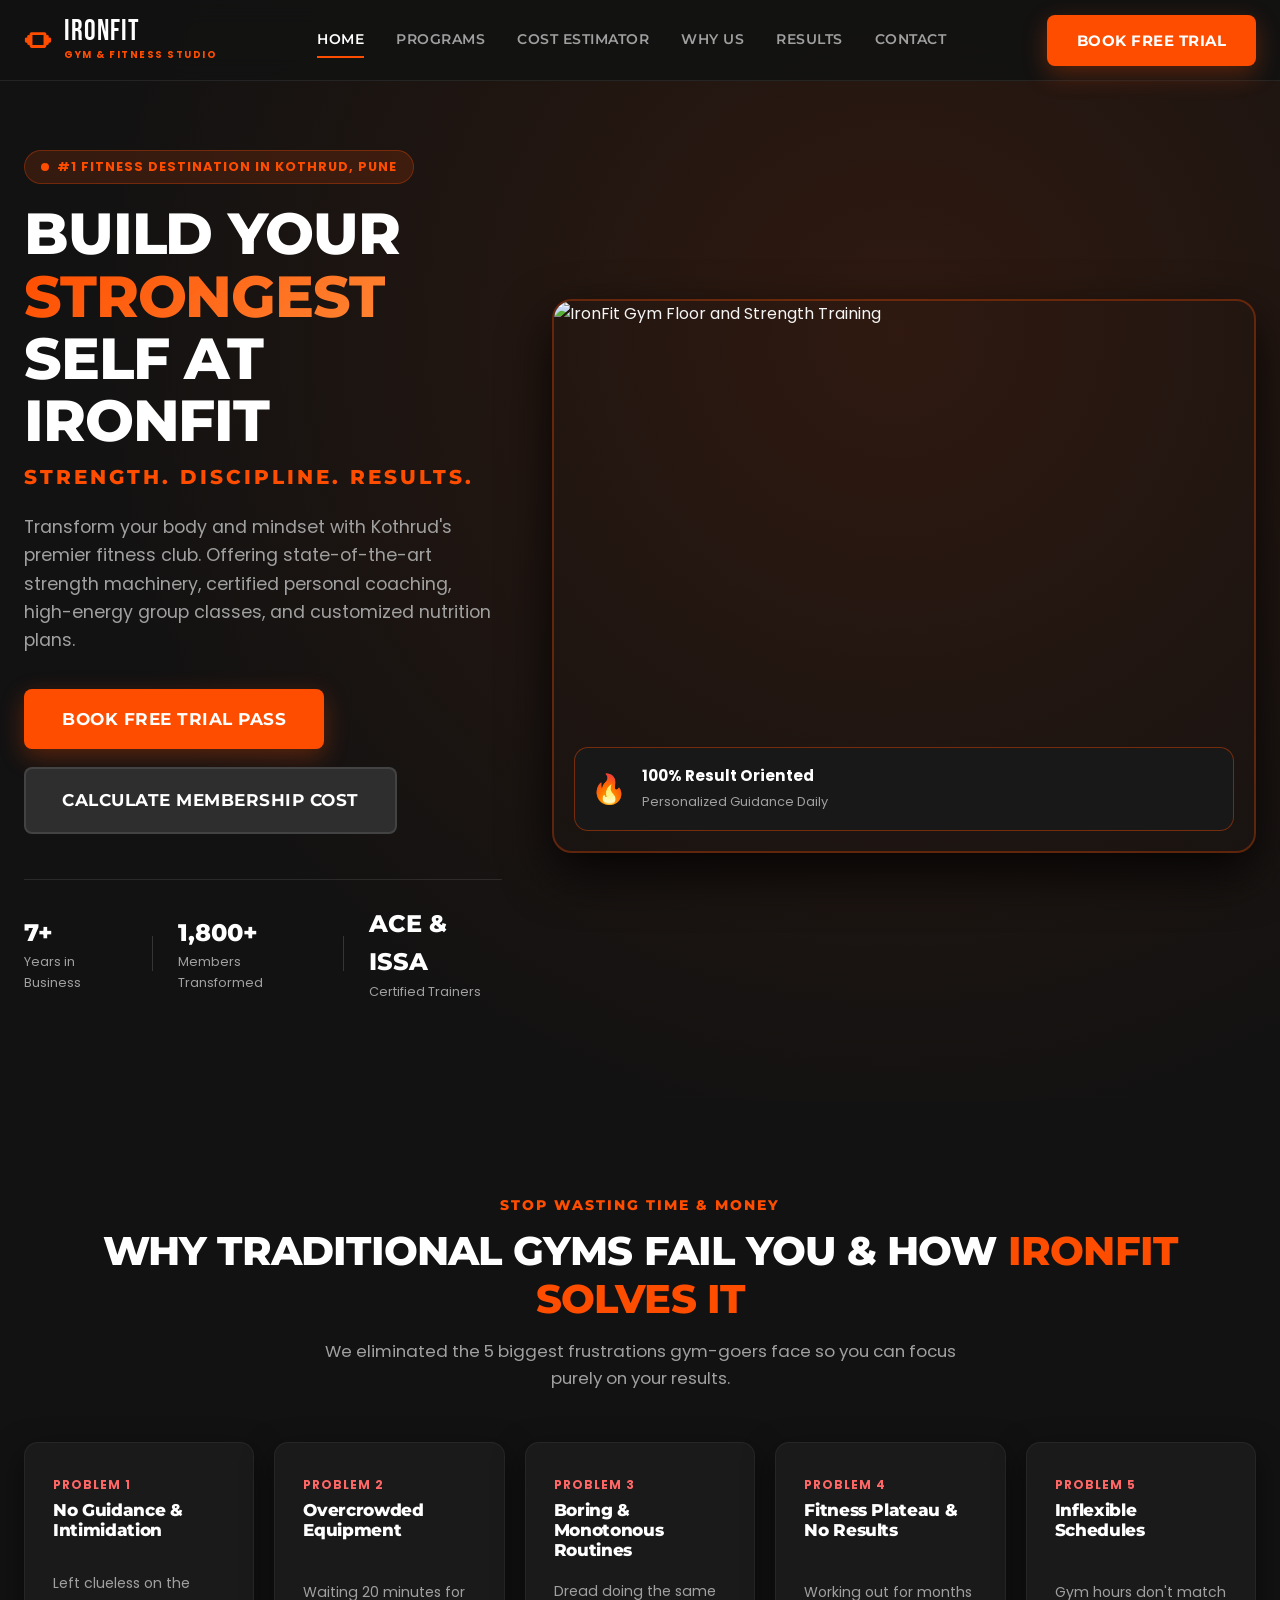
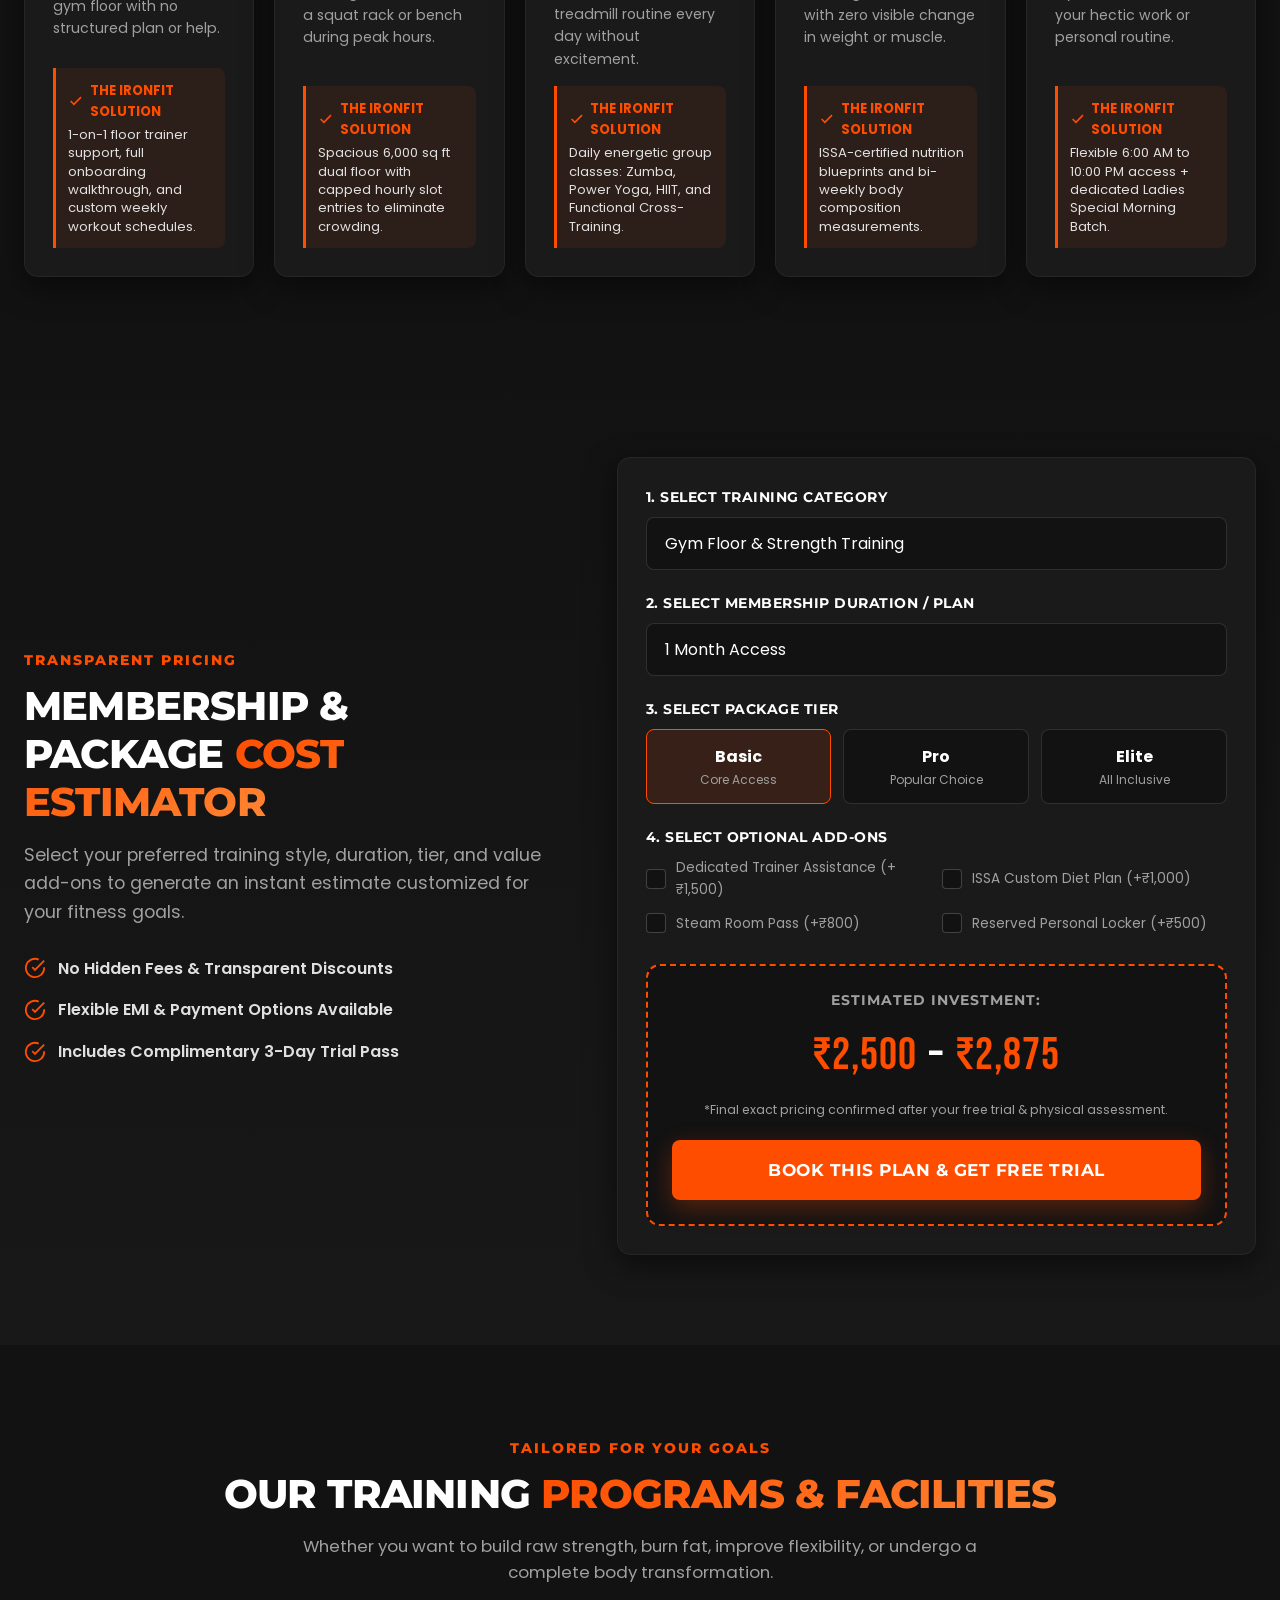
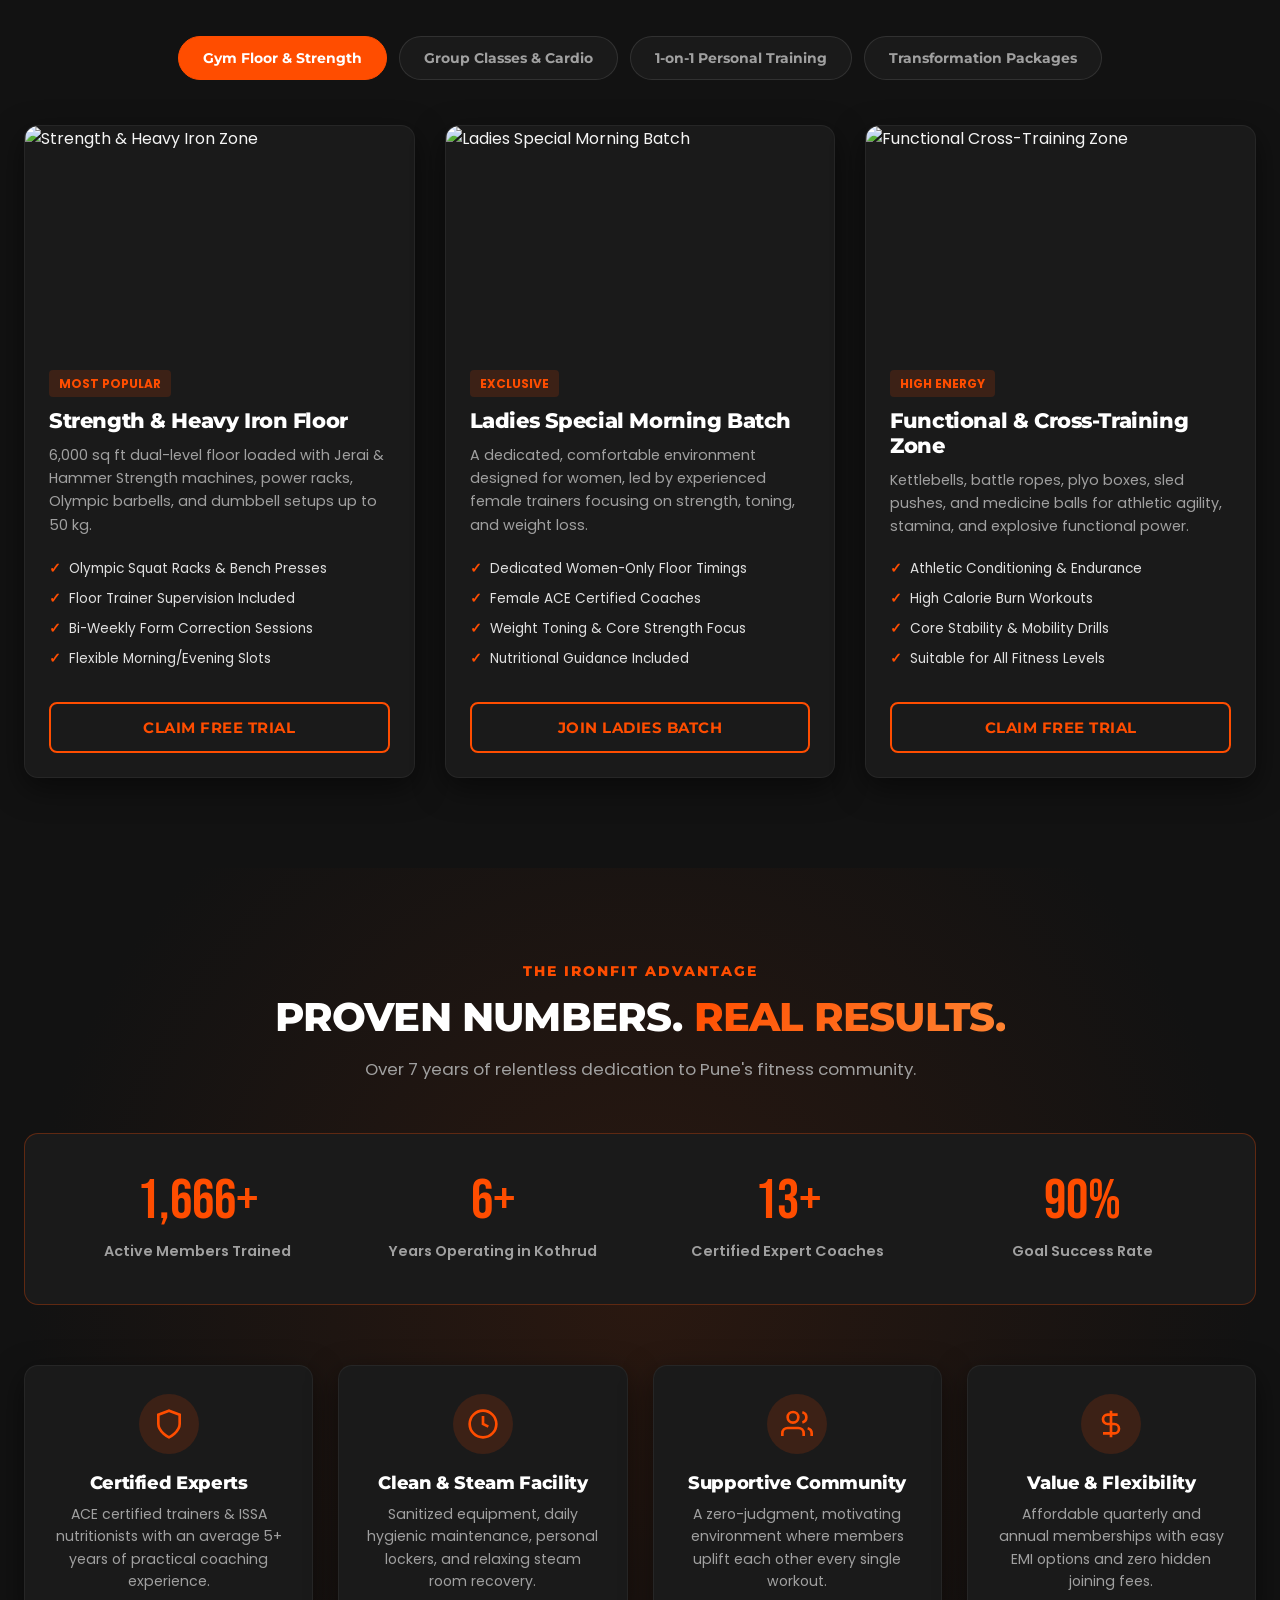
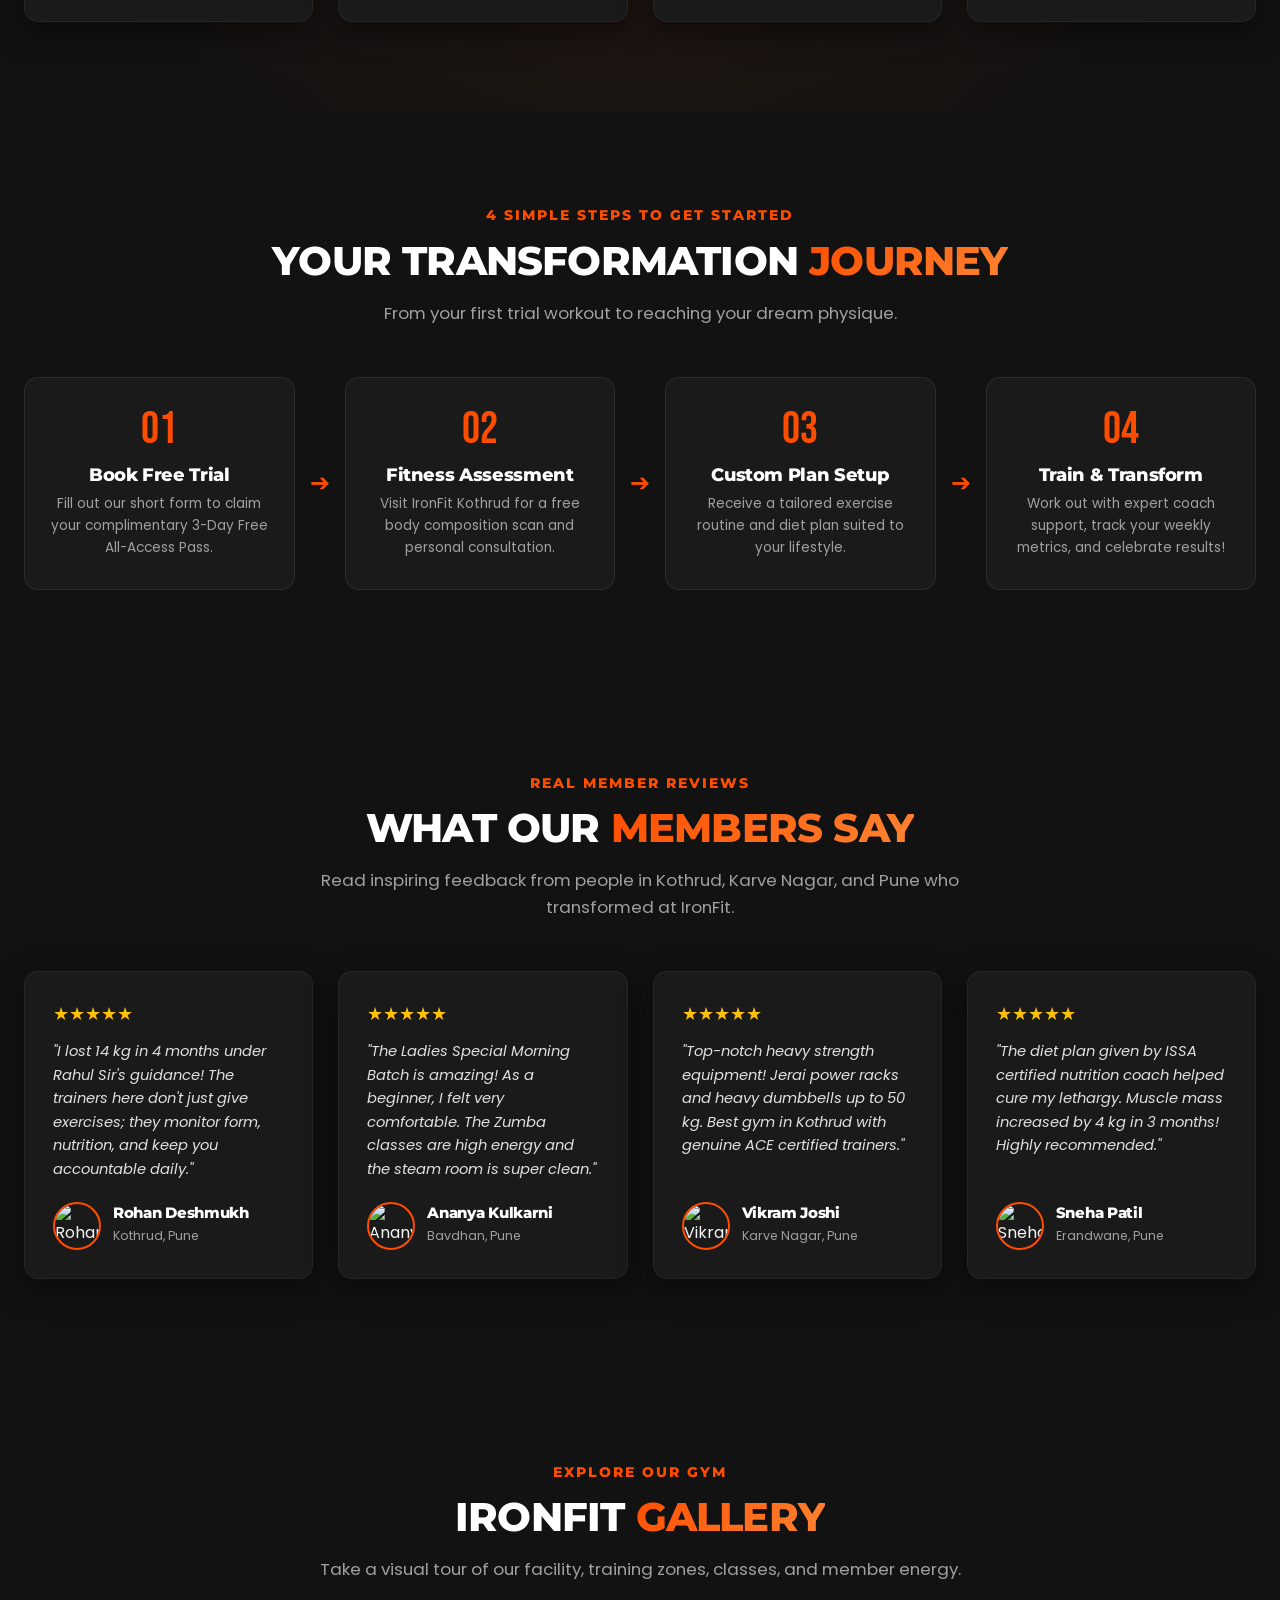
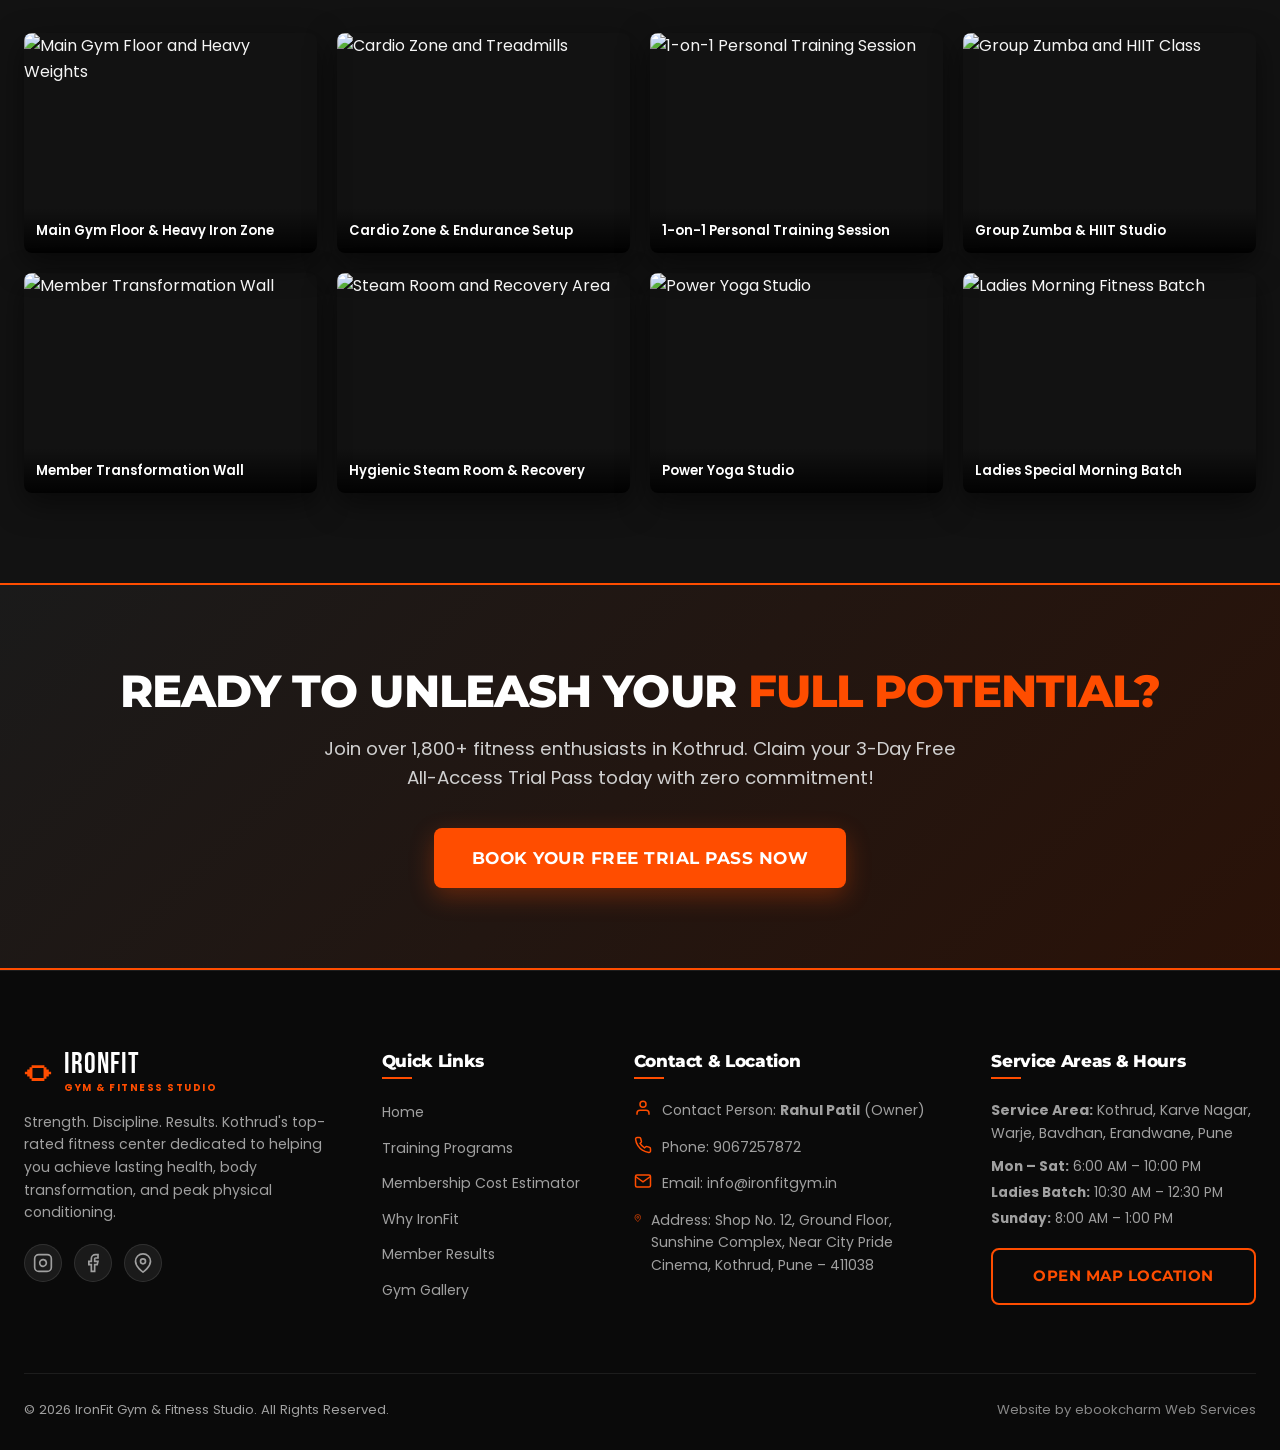
==== index.html @ d441637f "Replace placeholder images with actual images" ====
<!DOCTYPE html>
<html lang="en">
<head>
    <meta charset="UTF-8">
    <meta name="viewport" content="width=device-width, initial-scale=1.0">
    <title>IronFit Gym & Fitness Studio | Best Gym in Kothrud, Pune</title>
    <meta name="description" content="IronFit Gym & Fitness Studio in Kothrud, Pune. Strength training, cardio, Zumba, Yoga, personal training, and diet consultation. 7+ years of excellence with 1800+ members. Book your 3-Day Free Trial!">
    <meta name="keywords" content="IronFit Gym, Gym in Kothrud Pune, Fitness Studio Kothrud, Personal Trainer Pune, Zumba Classes Kothrud, Yoga Classes Pune, Weight Loss Transformation">
    <link rel="stylesheet" href="style.css">
</head>
<body>

    <!-- STICKY HEADER -->
    <header class="site-header" id="header">
        <div class="header-container">
            <a href="#hero" class="brand-logo">
                <svg class="logo-icon" viewBox="0 0 24 24" width="28" height="28" fill="none" stroke="#FF4D00" stroke-width="2.5" stroke-linecap="round" stroke-linejoin="round">
                    <path d="M6.5 6.5h11M6.5 17.5h11M4 9v6M20 9v6M18 7v10M6 7v10M2 11v2M22 11v2"/>
                </svg>
                <div class="logo-text-wrap">
                    <span class="logo-title">IRONFIT</span>
                    <span class="logo-sub">GYM & FITNESS STUDIO</span>
                </div>
            </a>

            <nav class="main-nav" id="mainNav">
                <a href="#hero" class="nav-link active">Home</a>
                <a href="#programs" class="nav-link">Programs</a>
                <a href="#estimator" class="nav-link">Cost Estimator</a>
                <a href="#why-us" class="nav-link">Why Us</a>
                <a href="#results" class="nav-link">Results</a>
                <a href="#contact" class="nav-link">Contact</a>
            </nav>

            <div class="header-actions">
                <button class="btn btn-primary pulse-btn btn-open-modal" data-program="General Enquiry">Book Free Trial</button>
                <button class="mobile-toggle" id="mobileToggle" aria-label="Toggle Navigation">
                    <span class="bar"></span>
                    <span class="bar"></span>
                    <span class="bar"></span>
                </button>
            </div>
        </div>
    </header>

    <!-- HERO SECTION -->
    <section class="hero-section" id="hero">
        <div class="hero-overlay"></div>
        <div class="container hero-container">
            <div class="hero-content">
                <div class="badge-pill">
                    <span class="badge-dot"></span>
                    #1 Fitness Destination in Kothrud, Pune
                </div>
                <h1 class="hero-title">BUILD YOUR <span class="text-gradient">STRONGEST</span> SELF AT IRONFIT</h1>
                <p class="hero-tagline">Strength. Discipline. Results.</p>
                <p class="hero-description">
                    Transform your body and mindset with Kothrud's premier fitness club. Offering state-of-the-art strength machinery, certified personal coaching, high-energy group classes, and customized nutrition plans.
                </p>

                <div class="hero-cta-group">
                    <button class="btn btn-primary btn-large btn-open-modal" data-program="3-Day Free Trial Pass">Book Free Trial Pass</button>
                    <a href="#estimator" class="btn btn-secondary btn-large">Calculate Membership Cost</a>
                </div>

                <div class="hero-trust-badges">
                    <div class="trust-badge">
                        <span class="trust-number">7+</span>
                        <span class="trust-label">Years in Business</span>
                    </div>
                    <div class="trust-divider"></div>
                    <div class="trust-badge">
                        <span class="trust-number">1,800+</span>
                        <span class="trust-label">Members Transformed</span>
                    </div>
                    <div class="trust-divider"></div>
                    <div class="trust-badge">
                        <span class="trust-number">ACE & ISSA</span>
                        <span class="trust-label">Certified Trainers</span>
                    </div>
                </div>
            </div>

            <div class="hero-visual">
                <div class="hero-img-card">
                    <img src="hero-training.webp" alt="IronFit Gym Floor and Strength Training" class="hero-img" width="700" height="550">
                    <div class="hero-floating-tag">
                        <div class="tag-icon">🔥</div>
                        <div class="tag-text">
                            <strong>100% Result Oriented</strong>
                            <span>Personalized Guidance Daily</span>
                        </div>
                    </div>
                </div>
            </div>
        </div>
    </section>

    <!-- PAIN POINTS -> SOLUTIONS -->
    <section class="section section-dark" id="solutions">
        <div class="container">
            <div class="section-header text-center">
                <span class="section-subtitle">STOP WASTING TIME & MONEY</span>
                <h2 class="section-title">WHY TRADITIONAL GYMS FAIL YOU & HOW <span class="text-highlight">IRONFIT SOLVES IT</span></h2>
                <p class="section-desc">We eliminated the 5 biggest frustrations gym-goers face so you can focus purely on your results.</p>
            </div>

            <div class="grid grid-5">
                <div class="card pain-card">
                    <div class="pain-header">
                        <span class="pain-badge">Problem 1</span>
                        <h4>No Guidance & Intimidation</h4>
                    </div>
                    <p class="pain-problem">Left clueless on the gym floor with no structured plan or help.</p>
                    <div class="solution-box">
                        <div class="solution-title">
                            <svg viewBox="0 0 24 24" width="20" height="20" fill="none" stroke="#FF4D00" stroke-width="2.5"><polyline points="20 6 9 17 4 12"/></svg>
                            The IronFit Solution
                        </div>
                        <p class="solution-text">1-on-1 floor trainer support, full onboarding walkthrough, and custom weekly workout schedules.</p>
                    </div>
                </div>

                <div class="card pain-card">
                    <div class="pain-header">
                        <span class="pain-badge">Problem 2</span>
                        <h4>Overcrowded Equipment</h4>
                    </div>
                    <p class="pain-problem">Waiting 20 minutes for a squat rack or bench during peak hours.</p>
                    <div class="solution-box">
                        <div class="solution-title">
                            <svg viewBox="0 0 24 24" width="20" height="20" fill="none" stroke="#FF4D00" stroke-width="2.5"><polyline points="20 6 9 17 4 12"/></svg>
                            The IronFit Solution
                        </div>
                        <p class="solution-text">Spacious 6,000 sq ft dual floor with capped hourly slot entries to eliminate crowding.</p>
                    </div>
                </div>

                <div class="card pain-card">
                    <div class="pain-header">
                        <span class="pain-badge">Problem 3</span>
                        <h4>Boring & Monotonous Routines</h4>
                    </div>
                    <p class="pain-problem">Dread doing the same treadmill routine every day without excitement.</p>
                    <div class="solution-box">
                        <div class="solution-title">
                            <svg viewBox="0 0 24 24" width="20" height="20" fill="none" stroke="#FF4D00" stroke-width="2.5"><polyline points="20 6 9 17 4 12"/></svg>
                            The IronFit Solution
                        </div>
                        <p class="solution-text">Daily energetic group classes: Zumba, Power Yoga, HIIT, and Functional Cross-Training.</p>
                    </div>
                </div>

                <div class="card pain-card">
                    <div class="pain-header">
                        <span class="pain-badge">Problem 4</span>
                        <h4>Fitness Plateau & No Results</h4>
                    </div>
                    <p class="pain-problem">Working out for months with zero visible change in weight or muscle.</p>
                    <div class="solution-box">
                        <div class="solution-title">
                            <svg viewBox="0 0 24 24" width="20" height="20" fill="none" stroke="#FF4D00" stroke-width="2.5"><polyline points="20 6 9 17 4 12"/></svg>
                            The IronFit Solution
                        </div>
                        <p class="solution-text">ISSA-certified nutrition blueprints and bi-weekly body composition measurements.</p>
                    </div>
                </div>

                <div class="card pain-card">
                    <div class="pain-header">
                        <span class="pain-badge">Problem 5</span>
                        <h4>Inflexible Schedules</h4>
                    </div>
                    <p class="pain-problem">Gym hours don't match your hectic work or personal routine.</p>
                    <div class="solution-box">
                        <div class="solution-title">
                            <svg viewBox="0 0 24 24" width="20" height="20" fill="none" stroke="#FF4D00" stroke-width="2.5"><polyline points="20 6 9 17 4 12"/></svg>
                            The IronFit Solution
                        </div>
                        <p class="solution-text">Flexible 6:00 AM to 10:00 PM access + dedicated Ladies Special Morning Batch.</p>
                    </div>
                </div>
            </div>
        </div>
    </section>

    <!-- MEMBERSHIP & PACKAGE COST ESTIMATOR -->
    <section class="section section-estimator" id="estimator">
        <div class="container">
            <div class="estimator-wrapper">
                <div class="estimator-info">
                    <span class="section-subtitle">TRANSPARENT PRICING</span>
                    <h2 class="section-title">MEMBERSHIP & PACKAGE <span class="text-gradient">COST ESTIMATOR</span></h2>
                    <p class="estimator-lead">
                        Select your preferred training style, duration, tier, and value add-ons to generate an instant estimate customized for your fitness goals.
                    </p>

                    <div class="estimator-features-list">
                        <div class="est-feature-item">
                            <svg viewBox="0 0 24 24" width="22" height="22" fill="none" stroke="#FF4D00" stroke-width="2"><path d="M22 11.08V12a10 10 0 1 1-5.93-9.14"/><polyline points="22 4 12 14.01 9 11.01"/></svg>
                            <span>No Hidden Fees & Transparent Discounts</span>
                        </div>
                        <div class="est-feature-item">
                            <svg viewBox="0 0 24 24" width="22" height="22" fill="none" stroke="#FF4D00" stroke-width="2"><path d="M22 11.08V12a10 10 0 1 1-5.93-9.14"/><polyline points="22 4 12 14.01 9 11.01"/></svg>
                            <span>Flexible EMI & Payment Options Available</span>
                        </div>
                        <div class="est-feature-item">
                            <svg viewBox="0 0 24 24" width="22" height="22" fill="none" stroke="#FF4D00" stroke-width="2"><path d="M22 11.08V12a10 10 0 1 1-5.93-9.14"/><polyline points="22 4 12 14.01 9 11.01"/></svg>
                            <span>Includes Complimentary 3-Day Trial Pass</span>
                        </div>
                    </div>
                </div>

                <div class="estimator-card card">
                    <form id="estimatorForm" onsubmit="return false;">
                        <!-- Category Selector -->
                        <div class="form-group">
                            <label class="form-label" for="estCategory">1. Select Training Category</label>
                            <select id="estCategory" class="form-control">
                                <option value="strength">Gym Floor & Strength Training</option>
                                <option value="group">Group Classes (Zumba, Yoga, HIIT)</option>
                                <option value="pt">1-on-1 Personal Training</option>
                                <option value="transformation">Full Body Transformation Challenge</option>
                            </select>
                        </div>

                        <!-- Specific Plan Selector (Dynamic) -->
                        <div class="form-group">
                            <label class="form-label" for="estPlan">2. Select Membership Duration / Plan</label>
                            <select id="estPlan" class="form-control">
                                <!-- Populated dynamically by script.js -->
                            </select>
                        </div>

                        <!-- Package Tier Selector -->
                        <div class="form-group">
                            <label class="form-label">3. Select Package Tier</label>
                            <div class="tier-radio-group">
                                <label class="tier-option">
                                    <input type="radio" name="estTier" value="basic" checked>
                                    <span class="tier-box">
                                        <span class="tier-name">Basic</span>
                                        <span class="tier-desc">Core Access</span>
                                    </span>
                                </label>
                                <label class="tier-option">
                                    <input type="radio" name="estTier" value="pro">
                                    <span class="tier-box">
                                        <span class="tier-name">Pro</span>
                                        <span class="tier-desc">Popular Choice</span>
                                    </span>
                                </label>
                                <label class="tier-option">
                                    <input type="radio" name="estTier" value="elite">
                                    <span class="tier-box">
                                        <span class="tier-name">Elite</span>
                                        <span class="tier-desc">All Inclusive</span>
                                    </span>
                                </label>
                            </div>
                        </div>

                        <!-- Add-ons Checkboxes -->
                        <div class="form-group">
                            <label class="form-label">4. Select Optional Add-ons</label>
                            <div class="addons-grid">
                                <label class="checkbox-option">
                                    <input type="checkbox" class="estAddon" value="trainer" data-cost="1500">
                                    <span class="checkbox-custom"></span>
                                    <span class="addon-text">Dedicated Trainer Assistance (+₹1,500)</span>
                                </label>
                                <label class="checkbox-option">
                                    <input type="checkbox" class="estAddon" value="diet" data-cost="1000">
                                    <span class="checkbox-custom"></span>
                                    <span class="addon-text">ISSA Custom Diet Plan (+₹1,000)</span>
                                </label>
                                <label class="checkbox-option">
                                    <input type="checkbox" class="estAddon" value="steam" data-cost="800">
                                    <span class="checkbox-custom"></span>
                                    <span class="addon-text">Steam Room Pass (+₹800)</span>
                                </label>
                                <label class="checkbox-option">
                                    <input type="checkbox" class="estAddon" value="locker" data-cost="500">
                                    <span class="checkbox-custom"></span>
                                    <span class="addon-text">Reserved Personal Locker (+₹500)</span>
                                </label>
                            </div>
                        </div>

                        <!-- Displayed Result -->
                        <div class="estimator-result-box">
                            <div class="result-header">Estimated Investment:</div>
                            <div class="result-price-display">
                                <span class="currency">₹</span><span id="priceMinDisplay">2,500</span>
                                <span class="range-sep">–</span>
                                <span class="currency">₹</span><span id="priceMaxDisplay">3,200</span>
                            </div>
                            <p class="result-disclaimer">*Final exact pricing confirmed after your free trial & physical assessment.</p>

                            <button type="button" class="btn btn-primary btn-block btn-large" id="btnBookEstimatedPlan">
                                Book This Plan & Get Free Trial
                            </button>
                        </div>
                    </form>
                </div>
            </div>
        </div>
    </section>

    <!-- PROGRAMS & MEMBERSHIPS SECTION -->
    <section class="section section-dark" id="programs">
        <div class="container">
            <div class="section-header text-center">
                <span class="section-subtitle">TAILORED FOR YOUR GOALS</span>
                <h2 class="section-title">OUR TRAINING <span class="text-gradient">PROGRAMS & FACILITIES</span></h2>
                <p class="section-desc">Whether you want to build raw strength, burn fat, improve flexibility, or undergo a complete body transformation.</p>
            </div>

            <!-- TAB SWITCHER -->
            <div class="tab-controls">
                <button class="tab-btn active" data-tab="tab-strength">Gym Floor & Strength</button>
                <button class="tab-btn" data-tab="tab-group">Group Classes & Cardio</button>
                <button class="tab-btn" data-tab="tab-pt">1-on-1 Personal Training</button>
                <button class="tab-btn" data-tab="tab-transformation">Transformation Packages</button>
            </div>

            <div class="tab-content-container">
                <!-- TAB 1: STRENGTH -->
                <div class="tab-panel active" id="tab-strength">
                    <div class="grid grid-3">
                        <div class="card program-card">
                            <img src="https://placehold.co/600x400/1A1A1A/FF4D00?text=Strength+%26+Heavy+Iron+Zone" alt="Strength & Heavy Iron Zone" class="program-img" width="600" height="400" loading="lazy">
                            <div class="program-body">
                                <span class="program-badge">Most Popular</span>
                                <h3>Strength & Heavy Iron Floor</h3>
                                <p>6,000 sq ft dual-level floor loaded with Jerai & Hammer Strength machines, power racks, Olympic barbells, and dumbbell setups up to 50 kg.</p>
                                <ul class="program-features">
                                    <li>Olympic Squat Racks & Bench Presses</li>
                                    <li>Floor Trainer Supervision Included</li>
                                    <li>Bi-Weekly Form Correction Sessions</li>
                                    <li>Flexible Morning/Evening Slots</li>
                                </ul>
                                <button class="btn btn-outline btn-block btn-open-modal" data-program="Strength & Heavy Iron Floor">Claim Free Trial</button>
                            </div>
                        </div>

                        <div class="card program-card">
                            <img src="https://placehold.co/600x400/1A1A1A/FF4D00?text=Ladies+Special+Morning+Batch" alt="Ladies Special Morning Batch" class="program-img" width="600" height="400" loading="lazy">
                            <div class="program-body">
                                <span class="program-badge">Exclusive</span>
                                <h3>Ladies Special Morning Batch</h3>
                                <p>A dedicated, comfortable environment designed for women, led by experienced female trainers focusing on strength, toning, and weight loss.</p>
                                <ul class="program-features">
                                    <li>Dedicated Women-Only Floor Timings</li>
                                    <li>Female ACE Certified Coaches</li>
                                    <li>Weight Toning & Core Strength Focus</li>
                                    <li>Nutritional Guidance Included</li>
                                </ul>
                                <button class="btn btn-outline btn-block btn-open-modal" data-program="Ladies Special Morning Batch">Join Ladies Batch</button>
                            </div>
                        </div>

                        <div class="card program-card">
                            <img src="https://placehold.co/600x400/1A1A1A/FF4D00?text=Functional+Cross-Training+Zone" alt="Functional Cross-Training Zone" class="program-img" width="600" height="400" loading="lazy">
                            <div class="program-body">
                                <span class="program-badge">High Energy</span>
                                <h3>Functional & Cross-Training Zone</h3>
                                <p>Kettlebells, battle ropes, plyo boxes, sled pushes, and medicine balls for athletic agility, stamina, and explosive functional power.</p>
                                <ul class="program-features">
                                    <li>Athletic Conditioning & Endurance</li>
                                    <li>High Calorie Burn Workouts</li>
                                    <li>Core Stability & Mobility Drills</li>
                                    <li>Suitable for All Fitness Levels</li>
                                </ul>
                                <button class="btn btn-outline btn-block btn-open-modal" data-program="Functional Cross-Training Zone">Claim Free Trial</button>
                            </div>
                        </div>
                    </div>
                </div>

                <!-- TAB 2: GROUP CLASSES -->
                <div class="tab-panel" id="tab-group">
                    <div class="grid grid-3">
                        <div class="card program-card">
                            <img src="https://placehold.co/600x400/1A1A1A/FF4D00?text=High+Energy+Zumba+Fitness" alt="High Energy Zumba Fitness" class="program-img" width="600" height="400" loading="lazy">
                            <div class="program-body">
                                <h3>High-Energy Zumba Classes</h3>
                                <p>Dance off up to 600+ calories per session with upbeat Latin music, energetic choreography, and a supportive dance workout group.</p>
                                <ul class="program-features">
                                    <li>Certified Zumba Instructors</li>
                                    <li>Fat Loss Through Fun Cardio</li>
                                    <li>3 Sessions Per Week</li>
                                    <li>All Age Groups Welcome</li>
                                </ul>
                                <button class="btn btn-outline btn-block btn-open-modal" data-program="Zumba Classes">Book Trial Class</button>
                            </div>
                        </div>

                        <div class="card program-card">
                            <img src="https://placehold.co/600x400/1A1A1A/FF4D00?text=Power+Yoga+%26+Flexibility" alt="Power Yoga and Flexibility" class="program-img" width="600" height="400" loading="lazy">
                            <div class="program-body">
                                <h3>Power Yoga & Flexibility</h3>
                                <p>Master posture, posture alignment, stress reduction, and deep core strengthening with our experienced yoga gurus.</p>
                                <ul class="program-features">
                                    <li>Joint Mobility & Flexibility</li>
                                    <li>Stress Relief & Breathing Control</li>
                                    <li>Postural Correction Drills</li>
                                    <li>Morning & Evening Batches</li>
                                </ul>
                                <button class="btn btn-outline btn-block btn-open-modal" data-program="Power Yoga">Book Yoga Session</button>
                            </div>
                        </div>

                        <div class="card program-card">
                            <img src="https://placehold.co/600x400/1A1A1A/FF4D00?text=Cardio+Zone+%26+HIIT+Burn" alt="Cardio Zone and HIIT Burn" class="program-img" width="600" height="400" loading="lazy">
                            <div class="program-body">
                                <h3>Cardio Zone & HIIT Blast</h3>
                                <p>Commercial treadmills, elliptical cross-trainers, spin bikes, and rowers synced with heart-rate monitoring for maximum endurance.</p>
                                <ul class="program-features">
                                    <li>High Intensity Interval Workouts</li>
                                    <li>Cardiovascular Health Improvement</li>
                                    <li>Personalized Cardio Target Zones</li>
                                    <li>Steam Room Access Option</li>
                                </ul>
                                <button class="btn btn-outline btn-block btn-open-modal" data-program="Cardio Zone & HIIT">Claim Free Trial</button>
                            </div>
                        </div>
                    </div>
                </div>

                <!-- TAB 3: PERSONAL TRAINING -->
                <div class="tab-panel" id="tab-pt">
                    <div class="grid grid-3">
                        <div class="card program-card">
                            <img src="https://placehold.co/600x400/1A1A1A/FF4D00?text=1-on-1+ACE+Personal+Coaching" alt="1-on-1 Personal Coaching" class="program-img" width="600" height="400" loading="lazy">
                            <div class="program-body">
                                <span class="program-badge">1-on-1 Elite</span>
                                <h3>ACE Certified Personal Training</h3>
                                <p>Direct 1-on-1 supervision from Rahul Patil and elite trainers with 5+ years experience. Accelerated progress with custom programming.</p>
                                <ul class="program-features">
                                    <li>Dedicated Dedicated Personal Coach</li>
                                    <li>Customized Daily Workout Plan</li>
                                    <li>Strict Form & Injury Prevention</li>
                                    <li>3x Faster Results Guarantee</li>
                                </ul>
                                <button class="btn btn-outline btn-block btn-open-modal" data-program="Personal Training">Book Consult & Assessment</button>
                            </div>
                        </div>

                        <div class="card program-card">
                            <img src="https://placehold.co/600x400/1A1A1A/FF4D00?text=Diet+%26+ISSA+Nutrition+Consultation" alt="Diet and ISSA Nutrition Consultation" class="program-img" width="600" height="400" loading="lazy">
                            <div class="program-body">
                                <h3>Diet Consultation & Nutrition Plans</h3>
                                <p>Customized macros, meal plans tailored to Indian diets (vegetarian/non-vegetarian), macronutrient split, and sustainable habits.</p>
                                <ul class="program-features">
                                    <li>ISSA Certified Nutrition Coaches</li>
                                    <li>Easy-to-Follow Home Cooked Meals</li>
                                    <li>Supplement Guidance & Scans</li>
                                    <li>Weekly Progress Adjustments</li>
                                </ul>
                                <button class="btn btn-outline btn-block btn-open-modal" data-program="Diet Consultation">Book Diet Assessment</button>
                            </div>
                        </div>

                        <div class="card program-card">
                            <img src="https://placehold.co/600x400/1A1A1A/FF4D00?text=Online+Progress+%26+App+Tracking" alt="Online Progress and App Tracking" class="program-img" width="600" height="400" loading="lazy">
                            <div class="program-body">
                                <h3>Online Progress & Habit Tracker</h3>
                                <p>Track your daily workouts, weight logs, body measurements, and calorie intake directly from your mobile device with coach feedback.</p>
                                <ul class="program-features">
                                    <li>Digital Logbook & Workout History</li>
                                    <li>Direct WhatsApp Trainer Support</li>
                                    <li>Weekly Photo Comparisons</li>
                                    <li>Included with PT Packages</li>
                                </ul>
                                <button class="btn btn-outline btn-block btn-open-modal" data-program="Online Progress Tracking">Learn More</button>
                            </div>
                        </div>
                    </div>
                </div>

                <!-- TAB 4: TRANSFORMATION -->
                <div class="tab-panel" id="tab-transformation">
                    <div class="grid grid-2">
                        <div class="card program-card featured-transform-card">
                            <img src="https://placehold.co/700x400/1A1A1A/FF4D00?text=90-Day+Fat+Loss+%26+Toning+Challenge" alt="90-Day Fat Loss & Toning Challenge" class="program-img" width="700" height="400" loading="lazy">
                            <div class="program-body">
                                <span class="program-badge">Flagship Challenge</span>
                                <h3>90-Day Fat Loss & Recomposition Challenge</h3>
                                <p>Our most popular signature package designed to melt 8-15 kg of stubborn body fat while preserving lean muscle mass.</p>
                                <ul class="program-features">
                                    <li>36 Personal Training Sessions Included</li>
                                    <li>Custom ISSA Diet Blueprint + Bi-Weekly Re-scans</li>
                                    <li>Unlimited Gym Floor & Steam Room Access</li>
                                    <li>Money-Back Guarantee on Adherence</li>
                                </ul>
                                <button class="btn btn-primary btn-block btn-large btn-open-modal" data-program="90-Day Fat Loss Challenge">Join 90-Day Challenge</button>
                            </div>
                        </div>

                        <div class="card program-card featured-transform-card">
                            <img src="https://placehold.co/700x400/1A1A1A/FF4D00?text=180-Day+Muscle+Building+Beast+Plan" alt="180-Day Muscle Building Beast Plan" class="program-img" width="700" height="400" loading="lazy">
                            <div class="program-body">
                                <span class="program-badge">Maximum Gain</span>
                                <h3>180-Day Muscle & Strength Transformation</h3>
                                <p>Comprehensive hyper-trophy and strength protocol for lean muscle gain, heavy compound lifting mastery, and athletic physique aesthetics.</p>
                                <ul class="program-features">
                                    <li>72 Personal Coaching Sessions</li>
                                    <li>High-Protein Hypertrophy Diet Plan</li>
                                    <li>Supplement Protocol Consultation</li>
                                    <li>Free Locker & Unlimited Steam</li>
                                </ul>
                                <button class="btn btn-primary btn-block btn-large btn-open-modal" data-program="180-Day Transformation">Join 180-Day Beast Plan</button>
                            </div>
                        </div>
                    </div>
                </div>
            </div>
        </div>
    </section>

    <!-- WHY CHOOSE US & STATS BAR -->
    <section class="section section-stats" id="why-us">
        <div class="container">
            <div class="section-header text-center">
                <span class="section-subtitle">THE IRONFIT ADVANTAGE</span>
                <h2 class="section-title">PROVEN NUMBERS. <span class="text-gradient">REAL RESULTS.</span></h2>
                <p class="section-desc">Over 7 years of relentless dedication to Pune's fitness community.</p>
            </div>

            <div class="stats-counter-bar">
                <div class="stat-box">
                    <div class="stat-number-wrap">
                        <span class="stat-count" data-target="1800">0</span><span class="stat-plus">+</span>
                    </div>
                    <span class="stat-title">Active Members Trained</span>
                </div>
                <div class="stat-box">
                    <div class="stat-number-wrap">
                        <span class="stat-count" data-target="7">0</span><span class="stat-plus">+</span>
                    </div>
                    <span class="stat-title">Years Operating in Kothrud</span>
                </div>
                <div class="stat-box">
                    <div class="stat-number-wrap">
                        <span class="stat-count" data-target="15">0</span><span class="stat-plus">+</span>
                    </div>
                    <span class="stat-title">Certified Expert Coaches</span>
                </div>
                <div class="stat-box">
                    <div class="stat-number-wrap">
                        <span class="stat-count" data-target="98">0</span><span class="stat-plus">%</span>
                    </div>
                    <span class="stat-title">Goal Success Rate</span>
                </div>
            </div>

            <!-- 4 CORE DIFFERENTIATORS -->
            <div class="grid grid-4 feature-cards-grid">
                <div class="card feature-card">
                    <div class="feature-icon-wrap">
                        <svg viewBox="0 0 24 24" width="32" height="32" fill="none" stroke="#FF4D00" stroke-width="2"><path d="M12 22s8-4 8-10V5l-8-3-8 3v7c0 6 8 10 8 10z"/></svg>
                    </div>
                    <h4>Certified Experts</h4>
                    <p>ACE certified trainers & ISSA nutritionists with an average 5+ years of practical coaching experience.</p>
                </div>

                <div class="card feature-card">
                    <div class="feature-icon-wrap">
                        <svg viewBox="0 0 24 24" width="32" height="32" fill="none" stroke="#FF4D00" stroke-width="2"><circle cx="12" cy="12" r="10"/><polyline points="12 6 12 12 16 14"/></svg>
                    </div>
                    <h4>Clean & Steam Facility</h4>
                    <p>Sanitized equipment, daily hygienic maintenance, personal lockers, and relaxing steam room recovery.</p>
                </div>

                <div class="card feature-card">
                    <div class="feature-icon-wrap">
                        <svg viewBox="0 0 24 24" width="32" height="32" fill="none" stroke="#FF4D00" stroke-width="2"><path d="M17 21v-2a4 4 0 0 0-4-4H5a4 4 0 0 0-4 4v2"/><circle cx="9" cy="7" r="4"/><path d="M23 21v-2a4 4 0 0 0-3-3.87"/><path d="M16 3.13a4 4 0 0 1 0 7.75"/></svg>
                    </div>
                    <h4>Supportive Community</h4>
                    <p>A zero-judgment, motivating environment where members uplift each other every single workout.</p>
                </div>

                <div class="card feature-card">
                    <div class="feature-icon-wrap">
                        <svg viewBox="0 0 24 24" width="32" height="32" fill="none" stroke="#FF4D00" stroke-width="2"><path d="M12 2v20M17 5H9.5a3.5 3.5 0 0 0 0 7h5a3.5 3.5 0 0 1 0 7H6"/></svg>
                    </div>
                    <h4>Value & Flexibility</h4>
                    <p>Affordable quarterly and annual memberships with easy EMI options and zero hidden joining fees.</p>
                </div>
            </div>
        </div>
    </section>

    <!-- PROCESS / HOW IT WORKS -->
    <section class="section section-dark" id="process">
        <div class="container">
            <div class="section-header text-center">
                <span class="section-subtitle">4 SIMPLE STEPS TO GET STARTED</span>
                <h2 class="section-title">YOUR TRANSFORMATION <span class="text-gradient">JOURNEY</span></h2>
                <p class="section-desc">From your first trial workout to reaching your dream physique.</p>
            </div>

            <div class="process-steps-grid">
                <div class="process-step">
                    <div class="step-num">01</div>
                    <div class="step-content">
                        <h4>Book Free Trial</h4>
                        <p>Fill out our short form to claim your complimentary 3-Day Free All-Access Pass.</p>
                    </div>
                </div>

                <div class="process-arrow">➔</div>

                <div class="process-step">
                    <div class="step-num">02</div>
                    <div class="step-content">
                        <h4>Fitness Assessment</h4>
                        <p>Visit IronFit Kothrud for a free body composition scan and personal consultation.</p>
                    </div>
                </div>

                <div class="process-arrow">➔</div>

                <div class="process-step">
                    <div class="step-num">03</div>
                    <div class="step-content">
                        <h4>Custom Plan Setup</h4>
                        <p>Receive a tailored exercise routine and diet plan suited to your lifestyle.</p>
                    </div>
                </div>

                <div class="process-arrow">➔</div>

                <div class="process-step">
                    <div class="step-num">04</div>
                    <div class="step-content">
                        <h4>Train & Transform</h4>
                        <p>Work out with expert coach support, track your weekly metrics, and celebrate results!</p>
                    </div>
                </div>
            </div>
        </div>
    </section>

    <!-- RESULTS & TESTIMONIALS -->
    <section class="section section-testimonials" id="results">
        <div class="container">
            <div class="section-header text-center">
                <span class="section-subtitle">REAL MEMBER REVIEWS</span>
                <h2 class="section-title">WHAT OUR <span class="text-gradient">MEMBERS SAY</span></h2>
                <p class="section-desc">Read inspiring feedback from people in Kothrud, Karve Nagar, and Pune who transformed at IronFit.</p>
            </div>

            <div class="grid grid-4">
                <div class="card testimonial-card">
                    <div class="testimonial-rating">★★★★★</div>
                    <p class="testimonial-quote">
                        "I lost 14 kg in 4 months under Rahul Sir's guidance! The trainers here don't just give exercises; they monitor form, nutrition, and keep you accountable daily."
                    </p>
                    <div class="testimonial-author">
                        <img src="https://placehold.co/100x100/2E2E2E/FF4D00?text=Rohan" alt="Rohan Deshmukh" class="testimonial-img" width="100" height="100" loading="lazy">
                        <div class="author-info">
                            <h5>Rohan Deshmukh</h5>
                            <span>Kothrud, Pune</span>
                        </div>
                    </div>
                </div>

                <div class="card testimonial-card">
                    <div class="testimonial-rating">★★★★★</div>
                    <p class="testimonial-quote">
                        "The Ladies Special Morning Batch is amazing! As a beginner, I felt very comfortable. The Zumba classes are high energy and the steam room is super clean."
                    </p>
                    <div class="testimonial-author">
                        <img src="https://placehold.co/100x100/2E2E2E/FF4D00?text=Ananya" alt="Ananya Kulkarni" class="testimonial-img" width="100" height="100" loading="lazy">
                        <div class="author-info">
                            <h5>Ananya Kulkarni</h5>
                            <span>Bavdhan, Pune</span>
                        </div>
                    </div>
                </div>

                <div class="card testimonial-card">
                    <div class="testimonial-rating">★★★★★</div>
                    <p class="testimonial-quote">
                        "Top-notch heavy strength equipment! Jerai power racks and heavy dumbbells up to 50 kg. Best gym in Kothrud with genuine ACE certified trainers."
                    </p>
                    <div class="testimonial-author">
                        <img src="https://placehold.co/100x100/2E2E2E/FF4D00?text=Vikram" alt="Vikram Joshi" class="testimonial-img" width="100" height="100" loading="lazy">
                        <div class="author-info">
                            <h5>Vikram Joshi</h5>
                            <span>Karve Nagar, Pune</span>
                        </div>
                    </div>
                </div>

                <div class="card testimonial-card">
                    <div class="testimonial-rating">★★★★★</div>
                    <p class="testimonial-quote">
                        "The diet plan given by ISSA certified nutrition coach helped cure my lethargy. Muscle mass increased by 4 kg in 3 months! Highly recommended."
                    </p>
                    <div class="testimonial-author">
                        <img src="https://placehold.co/100x100/2E2E2E/FF4D00?text=Sneha" alt="Sneha Patil" class="testimonial-img" width="100" height="100" loading="lazy">
                        <div class="author-info">
                            <h5>Sneha Patil</h5>
                            <span>Erandwane, Pune</span>
                        </div>
                    </div>
                </div>
            </div>
        </div>
    </section>

    <!-- GALLERY SECTION -->
    <section class="section section-dark" id="gallery">
        <div class="container">
            <div class="section-header text-center">
                <span class="section-subtitle">EXPLORE OUR GYM</span>
                <h2 class="section-title">IRONFIT <span class="text-gradient">GALLERY</span></h2>
                <p class="section-desc">Take a visual tour of our facility, training zones, classes, and member energy.</p>
            </div>

            <div class="gallery-grid">
                <div class="gallery-item">
                    <img src="trainer-rahul.webp" alt="Main Gym Floor and Heavy Weights" class="gallery-img" width="600" height="400" loading="lazy">
                    <div class="gallery-caption">Main Gym Floor & Heavy Iron Zone</div>
                </div>
                <div class="gallery-item">
                    <img src="https://placehold.co/600x400/1A1A1A/FF4D00?text=Cardio+Zone+%26+Treadmills" alt="Cardio Zone and Treadmills" class="gallery-img" width="600" height="400" loading="lazy">
                    <div class="gallery-caption">Cardio Zone & Endurance Setup</div>
                </div>
                <div class="gallery-item">
                    <img src="https://placehold.co/600x400/1A1A1A/FF4D00?text=1-on-1+Personal+Training" alt="1-on-1 Personal Training Session" class="gallery-img" width="600" height="400" loading="lazy">
                    <div class="gallery-caption">1-on-1 Personal Training Session</div>
                </div>
                <div class="gallery-item">
                    <img src="https://placehold.co/600x400/1A1A1A/FF4D00?text=Group+Zumba+%26+HIIT+Class" alt="Group Zumba and HIIT Class" class="gallery-img" width="600" height="400" loading="lazy">
                    <div class="gallery-caption">Group Zumba & HIIT Studio</div>
                </div>
                <div class="gallery-item">
                    <img src="https://placehold.co/600x400/1A1A1A/FF4D00?text=Member+Transformation+Wall" alt="Member Transformation Wall" class="gallery-img" width="600" height="400" loading="lazy">
                    <div class="gallery-caption">Member Transformation Wall</div>
                </div>
                <div class="gallery-item">
                    <img src="https://placehold.co/600x400/1A1A1A/FF4D00?text=Steam+Room+%26+Recovery" alt="Steam Room and Recovery Area" class="gallery-img" width="600" height="400" loading="lazy">
                    <div class="gallery-caption">Hygienic Steam Room & Recovery</div>
                </div>
                <div class="gallery-item">
                    <img src="https://placehold.co/600x400/1A1A1A/FF4D00?text=Power+Yoga+Studio" alt="Power Yoga Studio" class="gallery-img" width="600" height="400" loading="lazy">
                    <div class="gallery-caption">Power Yoga Studio</div>
                </div>
                <div class="gallery-item">
                    <img src="https://placehold.co/600x400/1A1A1A/FF4D00?text=Ladies+Morning+Batch" alt="Ladies Morning Fitness Batch" class="gallery-img" width="600" height="400" loading="lazy">
                    <div class="gallery-caption">Ladies Special Morning Batch</div>
                </div>
            </div>
        </div>
    </section>

    <!-- FINAL CTA BANNER -->
    <section class="section section-cta-banner">
        <div class="container text-center">
            <h2 class="cta-banner-title">READY TO UNLEASH YOUR <span class="text-highlight">FULL POTENTIAL?</span></h2>
            <p class="cta-banner-desc">
                Join over 1,800+ fitness enthusiasts in Kothrud. Claim your 3-Day Free All-Access Trial Pass today with zero commitment!
            </p>
            <button class="btn btn-primary btn-large pulse-btn btn-open-modal" data-program="Final Banner Free Trial">
                Book Your Free Trial Pass Now
            </button>
        </div>
    </section>

    <!-- FOOTER & CONTACT -->
    <footer class="site-footer" id="contact">
        <div class="container">
            <div class="footer-grid">
                <!-- Col 1: Brand & Bio -->
                <div class="footer-col">
                    <div class="brand-logo footer-logo">
                        <svg class="logo-icon" viewBox="0 0 24 24" width="28" height="28" fill="none" stroke="#FF4D00" stroke-width="2.5">
                            <path d="M6.5 6.5h11M6.5 17.5h11M4 9v6M20 9v6M18 7v10M6 7v10M2 11v2M22 11v2"/>
                        </svg>
                        <div class="logo-text-wrap">
                            <span class="logo-title">IRONFIT</span>
                            <span class="logo-sub">GYM & FITNESS STUDIO</span>
                        </div>
                    </div>
                    <p class="footer-bio">
                        Strength. Discipline. Results. Kothrud's top-rated fitness center dedicated to helping you achieve lasting health, body transformation, and peak physical conditioning.
                    </p>
                    <div class="social-links">
                        <a href="https://instagram.com/ironfitgym.pune" target="_blank" rel="noopener" aria-label="Instagram">
                            <svg viewBox="0 0 24 24" width="20" height="20" fill="none" stroke="currentColor" stroke-width="2"><rect x="2" y="2" width="20" height="20" rx="5" ry="5"/><path d="M16 11.37A4 4 0 1 1 12.63 8 4 4 0 0 1 16 11.37z"/><line x1="17.5" y1="6.5" x2="17.51" y2="6.5"/></svg>
                        </a>
                        <a href="https://facebook.com/ironfitgym.pune" target="_blank" rel="noopener" aria-label="Facebook">
                            <svg viewBox="0 0 24 24" width="20" height="20" fill="none" stroke="currentColor" stroke-width="2"><path d="M18 2h-3a5 5 0 0 0-5 5v3H7v4h3v8h4v-8h3l1-4h-4V7a1 1 0 0 1 1-1h3z"/></svg>
                        </a>
                        <a href="https://maps.app.goo.gl/examplelink" target="_blank" rel="noopener" aria-label="Google Maps">
                            <svg viewBox="0 0 24 24" width="20" height="20" fill="none" stroke="currentColor" stroke-width="2"><path d="M21 10c0 7-9 13-9 13s-9-6-9-13a9 9 0 0 1 18 0z"/><circle cx="12" cy="10" r="3"/></svg>
                        </a>
                    </div>
                </div>

                <!-- Col 2: Quick Links -->
                <div class="footer-col">
                    <h4 class="footer-heading">Quick Links</h4>
                    <ul class="footer-links">
                        <li><a href="#hero">Home</a></li>
                        <li><a href="#programs">Training Programs</a></li>
                        <li><a href="#estimator">Membership Cost Estimator</a></li>
                        <li><a href="#why-us">Why IronFit</a></li>
                        <li><a href="#results">Member Results</a></li>
                        <li><a href="#gallery">Gym Gallery</a></li>
                    </ul>
                </div>

                <!-- Col 3: Contact Info -->
                <div class="footer-col">
                    <h4 class="footer-heading">Contact & Location</h4>
                    <ul class="footer-contact-list">
                        <li>
                            <svg viewBox="0 0 24 24" width="18" height="18" fill="none" stroke="#FF4D00" stroke-width="2"><path d="M20 21v-2a4 4 0 0 0-4-4H8a4 4 0 0 0-4 4v2"/><circle cx="12" cy="7" r="4"/></svg>
                            <span>Contact Person: <strong>Rahul Patil</strong> (Owner)</span>
                        </li>
                        <li>
                            <svg viewBox="0 0 24 24" width="18" height="18" fill="none" stroke="#FF4D00" stroke-width="2"><path d="M22 16.92v3a2 2 0 0 1-2.18 2 19.79 19.79 0 0 1-8.63-3.07 19.5 19.5 0 0 1-6-6 19.79 19.79 0 0 1-3.07-8.67A2 2 0 0 1 4.11 2h3a2 2 0 0 1 2 1.72 12.84 12.84 0 0 0 .7 2.81 2 2 0 0 1-.45 2.11L8.09 9.91a16 16 0 0 0 6 6l1.27-1.27a2 2 0 0 1 2.11-.45 12.84 12.84 0 0 0 2.81.7A2 2 0 0 1 22 16.92z"/></svg>
                            <span>Phone: <a href="tel:9067257872">9067257872</a></span>
                        </li>
                        <li>
                            <svg viewBox="0 0 24 24" width="18" height="18" fill="none" stroke="#FF4D00" stroke-width="2"><path d="M4 4h16c1.1 0 2 .9 2 2v12c0 1.1-.9 2-2 2H4c-1.1 0-2-.9-2-2V6c0-1.1.9-2 2-2z"/><polyline points="22,6 12,13 2,6"/></svg>
                            <span>Email: <a href="mailto:info@ironfitgym.in">info@ironfitgym.in</a></span>
                        </li>
                        <li>
                            <svg viewBox="0 0 24 24" width="18" height="18" fill="none" stroke="#FF4D00" stroke-width="2"><path d="M21 10c0 7-9 13-9 13s-9-6-9-13a9 9 0 0 1 18 0z"/><circle cx="12" cy="10" r="3"/></svg>
                            <span>Address: Shop No. 12, Ground Floor, Sunshine Complex, Near City Pride Cinema, Kothrud, Pune – 411038</span>
                        </li>
                    </ul>
                </div>

                <!-- Col 4: Service Area & Timings -->
                <div class="footer-col">
                    <h4 class="footer-heading">Service Areas & Hours</h4>
                    <p class="footer-text"><strong>Service Area:</strong> Kothrud, Karve Nagar, Warje, Bavdhan, Erandwane, Pune</p>
                    <div class="footer-hours">
                        <p><strong>Mon – Sat:</strong> 6:00 AM – 10:00 PM</p>
                        <p><strong>Ladies Batch:</strong> 10:30 AM – 12:30 PM</p>
                        <p><strong>Sunday:</strong> 8:00 AM – 1:00 PM</p>
                    </div>
                    <a href="https://maps.app.goo.gl/examplelink" target="_blank" rel="noopener" class="btn btn-outline btn-block mt-15">
                        Open Map Location
                    </a>
                </div>
            </div>

            <div class="footer-bottom">
                <p>&copy; 2026 IronFit Gym & Fitness Studio. All Rights Reserved.</p>
                <p class="credit-line">Website by ebookcharm Web Services</p>
            </div>
        </div>
    </footer>

    <!-- BOOK FREE TRIAL / JOIN NOW MODAL -->
    <div class="modal-overlay" id="bookingModal" aria-hidden="true">
        <div class="modal-container" role="dialog" aria-labelledby="modalTitle">
            <button class="modal-close" id="modalClose" aria-label="Close Modal">&times;</button>
            <div class="modal-header">
                <span class="badge-pill">COMPLIMENTARY PASS</span>
                <h3 id="modalTitle">Book Your Free Trial</h3>
                <p>Fill out the form below to connect instantly with Rahul Patil via WhatsApp.</p>
            </div>

            <form id="bookingForm" onsubmit="return false;">
                <div class="form-group">
                    <label class="form-label" for="modalName">Full Name <span class="required">*</span></label>
                    <input type="text" id="modalName" class="form-control" placeholder="e.g. Rahul Sharma" required>
                    <span class="error-text" id="errName">Please enter your full name.</span>
                </div>

                <div class="form-group">
                    <label class="form-label" for="modalPhone">Phone / WhatsApp Number <span class="required">*</span></label>
                    <input type="tel" id="modalPhone" class="form-control" placeholder="10-digit mobile number" maxlength="10" required>
                    <span class="error-text" id="errPhone">Please enter a valid 10-digit phone number.</span>
                </div>

                <div class="form-group">
                    <label class="form-label" for="modalProgram">Preferred Program / Plan</label>
                    <select id="modalProgram" class="form-control">
                        <option value="3-Day Free Trial Pass">3-Day Free Trial Pass</option>
                        <option value="Strength & Heavy Iron Floor">Gym Floor & Strength Training</option>
                        <option value="Ladies Special Morning Batch">Ladies Special Morning Batch</option>
                        <option value="Zumba Classes">Zumba & Group Dance Fitness</option>
                        <option value="Power Yoga">Power Yoga & Flexibility</option>
                        <option value="Personal Training">1-on-1 Personal Training</option>
                        <option value="90-Day Fat Loss Challenge">90-Day Fat Loss Challenge</option>
                        <option value="180-Day Transformation">180-Day Beast Transformation</option>
                        <option value="Custom Estimated Package">Custom Estimated Package</option>
                    </select>
                </div>

                <div class="form-row">
                    <div class="form-group col-half">
                        <label class="form-label" for="modalDate">Preferred Visit Date</label>
                        <input type="date" id="modalDate" class="form-control">
                    </div>
                    <div class="form-group col-half">
                        <label class="form-label" for="modalSlot">Preferred Time Slot</label>
                        <select id="modalSlot" class="form-control">
                            <option value="Morning (6 AM - 10 AM)">Morning (6 AM - 10 AM)</option>
                            <option value="Ladies Batch (10:30 AM - 12:30 PM)">Ladies Batch (10:30 AM - 12:30 PM)</option>
                            <option value="Afternoon (1 PM - 4 PM)">Afternoon (1 PM - 4 PM)</option>
                            <option value="Evening (5 PM - 10 PM)">Evening (5 PM - 10 PM)</option>
                        </select>
                    </div>
                </div>

                <div class="form-group">
                    <label class="form-label" for="modalNotes">Additional Fitness Goals / Notes (Optional)</label>
                    <textarea id="modalNotes" class="form-control" rows="2" placeholder="e.g. Want to lose 10 kg, need diet advice..."></textarea>
                </div>

                <div class="redirect-notice" id="redirectNotice">
                    <div class="spinner"></div>
                    <span>Redirecting you to WhatsApp...</span>
                </div>

                <button type="submit" class="btn btn-primary btn-block btn-large" id="btnSubmitModal">
                    Confirm Booking on WhatsApp
                </button>
            </form>
        </div>
    </div>

    <script src="script.js"></script>
</body>
</html>
---- style.css ----
/* ==========================================================================
   IRONFIT GYM & FITNESS STUDIO - STYLESHEET
   Design System: "Iron Forge" (Charcoal Black, Electric Orange, Steel Grey)
   ========================================================================== */

@import url('https://fonts.googleapis.com/css2?family=Bebas+Neue&family=Montserrat:wght@600;700;800;900&family=Poppins:wght@300;400;500;600;700&display=swap');

:root {
    --bg-dark: #121212;
    --bg-card: #1A1A1A;
    --bg-card-hover: #222222;
    --accent-orange: #FF4D00;
    --accent-orange-hover: #E04400;
    --accent-orange-light: rgba(255, 77, 0, 0.15);
    --steel-grey: #2E2E2E;
    --steel-grey-light: #444444;
    --text-main: #F5F5F5;
    --text-muted: #A0A0A0;
    --text-dark: #121212;
    
    --font-heading: 'Montserrat', sans-serif;
    --font-display: 'Bebas Neue', 'Montserrat', sans-serif;
    --font-body: 'Poppins', sans-serif;
    
    --radius-sm: 8px;
    --radius-md: 14px;
    --radius-lg: 20px;
    
    --shadow-card: 0 10px 30px rgba(0, 0, 0, 0.5);
    --shadow-orange: 0 8px 25px rgba(255, 77, 0, 0.3);
    
    --transition-fast: 0.2s ease;
    --transition-normal: 0.3s ease;
}

/* BASE & RESET */
*, *::before, *::after {
    box-sizing: border-box;
    margin: 0;
    padding: 0;
}

html {
    scroll-behavior: smooth;
    font-size: 16px;
}

body {
    background-color: var(--bg-dark);
    color: var(--text-main);
    font-family: var(--font-body);
    line-height: 1.6;
    overflow-x: hidden;
}

a {
    color: inherit;
    text-decoration: none;
    transition: color var(--transition-fast);
}

img {
    max-width: 100%;
    height: auto;
    display: block;
    object-fit: cover;
}

button, input, select, textarea {
    font-family: inherit;
    font-size: inherit;
}

.container {
    width: 100%;
    max-width: 1320px;
    margin: 0 auto;
    padding: 0 24px;
}

.section {
    padding: 90px 0;
    position: relative;
}

.section-dark {
    background-color: var(--bg-dark);
}

.text-center { text-align: center; }
.mt-15 { margin-top: 15px; }

/* TYPOGRAPHY */
h1, h2, h3, h4, h5, h6 {
    font-family: var(--font-heading);
    color: #FFFFFF;
    font-weight: 800;
    line-height: 1.2;
    letter-spacing: -0.02em;
}

.text-gradient {
    background: linear-gradient(135deg, #FF4D00 0%, #FF8533 100%);
    -webkit-background-clip: text;
    -webkit-text-fill-color: transparent;
}

.text-highlight {
    color: var(--accent-orange);
}

.section-subtitle {
    display: inline-block;
    color: var(--accent-orange);
    font-family: var(--font-heading);
    font-size: 0.85rem;
    font-weight: 800;
    letter-spacing: 2px;
    text-transform: uppercase;
    margin-bottom: 10px;
}

.section-title {
    font-size: 2.5rem;
    margin-bottom: 15px;
    text-transform: uppercase;
}

.section-desc {
    color: var(--text-muted);
    font-size: 1.05rem;
    max-width: 680px;
    margin: 0 auto 50px auto;
}

/* BUTTONS */
.btn {
    display: inline-flex;
    align-items: center;
    justify-content: center;
    padding: 14px 28px;
    font-family: var(--font-heading);
    font-weight: 700;
    font-size: 0.95rem;
    text-transform: uppercase;
    letter-spacing: 0.5px;
    border-radius: var(--radius-sm);
    border: 2px solid transparent;
    cursor: pointer;
    transition: all var(--transition-normal);
    text-align: center;
}

.btn-primary {
    background-color: var(--accent-orange);
    color: #FFFFFF;
    box-shadow: var(--shadow-orange);
}

.btn-primary:hover {
    background-color: var(--accent-orange-hover);
    transform: translateY(-2px);
    box-shadow: 0 12px 30px rgba(255, 77, 0, 0.45);
}

.btn-secondary {
    background-color: var(--steel-grey);
    color: #FFFFFF;
    border-color: rgba(255, 255, 255, 0.1);
}

.btn-secondary:hover {
    background-color: #3A3A3A;
    color: #FFFFFF;
    transform: translateY(-2px);
}

.btn-outline {
    background-color: transparent;
    border-color: var(--accent-orange);
    color: var(--accent-orange);
}

.btn-outline:hover {
    background-color: var(--accent-orange);
    color: #FFFFFF;
}

.btn-large {
    padding: 18px 36px;
    font-size: 1.05rem;
}

.btn-block {
    width: 100%;
}

.pulse-btn {
    animation: pulseGlow 2.5s infinite;
}

@keyframes pulseGlow {
    0% {
        box-shadow: 0 0 0 0 rgba(255, 77, 0, 0.6);
    }
    70% {
        box-shadow: 0 0 0 15px rgba(255, 77, 0, 0);
    }
    100% {
        box-shadow: 0 0 0 0 rgba(255, 77, 0, 0);
    }
}

/* CARDS */
.card {
    background-color: var(--bg-card);
    border-radius: var(--radius-md);
    border: 1px solid rgba(255, 255, 255, 0.05);
    padding: 28px;
    box-shadow: var(--shadow-card);
    transition: all var(--transition-normal);
}

.card:hover {
    border-color: rgba(255, 77, 0, 0.3);
    transform: translateY(-4px);
}

/* BADGES */
.badge-pill {
    display: inline-flex;
    align-items: center;
    gap: 8px;
    padding: 6px 16px;
    background-color: var(--accent-orange-light);
    border: 1px solid rgba(255, 77, 0, 0.3);
    color: var(--accent-orange);
    font-size: 0.8rem;
    font-weight: 700;
    border-radius: 50px;
    text-transform: uppercase;
    letter-spacing: 1px;
}

.badge-dot {
    width: 8px;
    height: 8px;
    background-color: var(--accent-orange);
    border-radius: 50%;
    display: inline-block;
}

/* STICKY HEADER */
.site-header {
    position: fixed;
    top: 0;
    left: 0;
    width: 100%;
    z-index: 1000;
    background-color: rgba(18, 18, 18, 0.95);
    backdrop-filter: blur(12px);
    border-bottom: 1px solid rgba(255, 255, 255, 0.08);
    transition: all var(--transition-normal);
}

.header-container {
    display: flex;
    align-items: center;
    justify-content: space-between;
    height: 80px;
    max-width: 1320px;
    margin: 0 auto;
    padding: 0 24px;
}

.brand-logo {
    display: flex;
    align-items: center;
    gap: 12px;
}

.logo-text-wrap {
    display: flex;
    flex-direction: column;
}

.logo-title {
    font-family: var(--font-display);
    font-size: 1.8rem;
    color: #FFFFFF;
    line-height: 1;
    letter-spacing: 1px;
}

.logo-sub {
    font-size: 0.6rem;
    color: var(--accent-orange);
    font-weight: 700;
    letter-spacing: 1.5px;
}

.main-nav {
    display: flex;
    align-items: center;
    gap: 32px;
}

.nav-link {
    font-family: var(--font-heading);
    font-size: 0.9rem;
    font-weight: 600;
    color: var(--text-muted);
    text-transform: uppercase;
    letter-spacing: 0.5px;
    position: relative;
    padding: 6px 0;
}

.nav-link:hover, .nav-link.active {
    color: #FFFFFF;
}

.nav-link.active::after {
    content: '';
    position: absolute;
    bottom: 0;
    left: 0;
    width: 100%;
    height: 2px;
    background-color: var(--accent-orange);
}

.header-actions {
    display: flex;
    align-items: center;
    gap: 16px;
}

.mobile-toggle {
    display: none;
    flex-direction: column;
    justify-content: space-between;
    width: 30px;
    height: 20px;
    background: transparent;
    border: none;
    cursor: pointer;
}

.mobile-toggle .bar {
    width: 100%;
    height: 3px;
    background-color: #FFFFFF;
    border-radius: 2px;
    transition: all var(--transition-fast);
}

/* HERO SECTION */
.hero-section {
    position: relative;
    padding-top: 150px;
    padding-bottom: 100px;
    background: radial-gradient(circle at 70% 30%, rgba(255, 77, 0, 0.12) 0%, rgba(18, 18, 18, 1) 70%);
    overflow: hidden;
}

.hero-container {
    display: grid;
    grid-template-columns: 1.1fr 0.9fr;
    gap: 50px;
    align-items: center;
}

.hero-content {
    z-index: 2;
}

.hero-title {
    font-size: 3.6rem;
    margin: 18px 0 10px 0;
    line-height: 1.08;
}

.hero-tagline {
    font-family: var(--font-heading);
    font-size: 1.25rem;
    color: var(--accent-orange);
    font-weight: 800;
    letter-spacing: 3px;
    text-transform: uppercase;
    margin-bottom: 20px;
}

.hero-description {
    color: var(--text-muted);
    font-size: 1.1rem;
    margin-bottom: 35px;
    max-width: 580px;
}

.hero-cta-group {
    display: flex;
    gap: 18px;
    flex-wrap: wrap;
    margin-bottom: 45px;
}

.hero-trust-badges {
    display: flex;
    align-items: center;
    gap: 25px;
    padding-top: 25px;
    border-top: 1px solid rgba(255, 255, 255, 0.1);
}

.trust-badge {
    display: flex;
    flex-direction: column;
}

.trust-number {
    font-family: var(--font-heading);
    font-size: 1.5rem;
    font-weight: 800;
    color: #FFFFFF;
}

.trust-label {
    font-size: 0.8rem;
    color: var(--text-muted);
}

.trust-divider {
    width: 1px;
    height: 35px;
    background-color: rgba(255, 255, 255, 0.15);
}

.hero-visual {
    position: relative;
}

.hero-img-card {
    position: relative;
    border-radius: var(--radius-lg);
    overflow: hidden;
    box-shadow: 0 20px 50px rgba(0,0,0,0.8);
    border: 2px solid rgba(255, 77, 0, 0.3);
}

.hero-floating-tag {
    position: absolute;
    bottom: 20px;
    left: 20px;
    right: 20px;
    background-color: rgba(26, 26, 26, 0.92);
    backdrop-filter: blur(10px);
    border: 1px solid rgba(255, 77, 0, 0.4);
    border-radius: var(--radius-md);
    padding: 16px;
    display: flex;
    align-items: center;
    gap: 15px;
}

.tag-icon {
    font-size: 1.8rem;
}

.tag-text strong {
    display: block;
    color: #FFFFFF;
    font-size: 0.95rem;
}

.tag-text span {
    font-size: 0.8rem;
    color: var(--text-muted);
}

/* PAIN POINTS SECTION */
.grid-5 {
    display: grid;
    grid-template-columns: repeat(5, 1fr);
    gap: 20px;
}

.pain-card {
    display: flex;
    flex-direction: column;
    justify-content: space-between;
}

.pain-header {
    margin-bottom: 12px;
}

.pain-badge {
    display: inline-block;
    color: #FF6666;
    font-size: 0.75rem;
    font-weight: 700;
    text-transform: uppercase;
    letter-spacing: 1px;
    margin-bottom: 6px;
}

.pain-card h4 {
    font-size: 1.05rem;
    margin-bottom: 8px;
}

.pain-problem {
    color: var(--text-muted);
    font-size: 0.88rem;
    margin-bottom: 16px;
}

.solution-box {
    background-color: rgba(255, 77, 0, 0.08);
    border-left: 3px solid var(--accent-orange);
    padding: 12px;
    border-radius: 0 var(--radius-sm) var(--radius-sm) 0;
}

.solution-title {
    display: flex;
    align-items: center;
    gap: 6px;
    font-weight: 700;
    font-size: 0.82rem;
    color: var(--accent-orange);
    text-transform: uppercase;
    margin-bottom: 4px;
}

.solution-text {
    font-size: 0.82rem;
    color: #E0E0E0;
    line-height: 1.4;
}

/* ESTIMATOR SECTION */
.section-estimator {
    background: linear-gradient(180deg, #121212 0%, #181818 100%);
}

.estimator-wrapper {
    display: grid;
    grid-template-columns: 1fr 1.2fr;
    gap: 60px;
    align-items: center;
}

.estimator-lead {
    color: var(--text-muted);
    font-size: 1.1rem;
    margin-bottom: 30px;
}

.estimator-features-list {
    display: flex;
    flex-direction: column;
    gap: 16px;
}

.est-feature-item {
    display: flex;
    align-items: center;
    gap: 12px;
    font-weight: 600;
    color: #E0E0E0;
}

/* FORM ELEMENTS */
.form-group {
    margin-bottom: 22px;
}

.form-label {
    display: block;
    font-family: var(--font-heading);
    font-size: 0.9rem;
    font-weight: 700;
    color: #FFFFFF;
    margin-bottom: 8px;
    text-transform: uppercase;
    letter-spacing: 0.5px;
}

.form-control {
    width: 100%;
    background-color: #121212;
    border: 1.5px solid rgba(255, 255, 255, 0.12);
    color: #FFFFFF;
    padding: 14px 18px;
    border-radius: var(--radius-sm);
    transition: border-color var(--transition-fast);
}

.form-control:focus {
    outline: none;
    border-color: var(--accent-orange);
}

select.form-control {
    appearance: none;
    background-image: url("data:image/svg+xml,%3Csvg xmlns='http://www.w3.org/2000/svg' width='16' height='16' viewBox='0 0 24 24' fill='none' stroke='%25FF4D00' stroke-width='2.5'%3E%3Cpolyline points='6 9 12 15 18 9'%3E%3C/polyline%3E%3C/svg%3E");
    background-repeat: no-repeat;
    background-position: right 18px center;
    padding-right: 45px;
}

/* TIER RADIO BUTTONS */
.tier-radio-group {
    display: grid;
    grid-template-columns: repeat(3, 1fr);
    gap: 12px;
}

.tier-option {
    cursor: pointer;
}

.tier-option input {
    display: none;
}

.tier-box {
    display: flex;
    flex-direction: column;
    align-items: center;
    padding: 14px;
    background-color: #121212;
    border: 1.5px solid rgba(255, 255, 255, 0.12);
    border-radius: var(--radius-sm);
    transition: all var(--transition-fast);
}

.tier-option input:checked + .tier-box {
    border-color: var(--accent-orange);
    background-color: rgba(255, 77, 0, 0.12);
}

.tier-name {
    font-weight: 700;
    color: #FFFFFF;
}

.tier-desc {
    font-size: 0.75rem;
    color: var(--text-muted);
}

/* ADDONS CHECKBOXES */
.addons-grid {
    display: grid;
    grid-template-columns: 1fr 1fr;
    gap: 12px;
}

.checkbox-option {
    display: flex;
    align-items: center;
    gap: 10px;
    cursor: pointer;
    font-size: 0.85rem;
    color: var(--text-muted);
}

.checkbox-option input {
    display: none;
}

.checkbox-custom {
    width: 20px;
    height: 20px;
    background-color: #121212;
    border: 1.5px solid rgba(255, 255, 255, 0.2);
    border-radius: 4px;
    position: relative;
    flex-shrink: 0;
    transition: all var(--transition-fast);
}

.checkbox-option input:checked + .checkbox-custom {
    background-color: var(--accent-orange);
    border-color: var(--accent-orange);
}

.checkbox-option input:checked + .checkbox-custom::after {
    content: '✓';
    position: absolute;
    top: 50%;
    left: 50%;
    transform: translate(-50%, -50%);
    color: #FFFFFF;
    font-size: 12px;
    font-weight: bold;
}

.checkbox-option input:checked ~ .addon-text {
    color: #FFFFFF;
}

/* ESTIMATOR RESULT BOX */
.estimator-result-box {
    margin-top: 30px;
    padding: 24px;
    background-color: #121212;
    border: 2px dashed var(--accent-orange);
    border-radius: var(--radius-md);
    text-align: center;
}

.result-header {
    font-family: var(--font-heading);
    font-size: 0.85rem;
    font-weight: 700;
    color: var(--text-muted);
    text-transform: uppercase;
    letter-spacing: 1px;
}

.result-price-display {
    font-family: var(--font-display);
    font-size: 2.8rem;
    color: var(--accent-orange);
    margin: 8px 0;
    letter-spacing: 1px;
}

.result-price-display .range-sep {
    color: #FFFFFF;
    margin: 0 4px;
}

.result-disclaimer {
    font-size: 0.78rem;
    color: var(--text-muted);
    margin-bottom: 20px;
}

/* PROGRAMS TAB SECTION */
.tab-controls {
    display: flex;
    justify-content: center;
    gap: 12px;
    margin-bottom: 45px;
    flex-wrap: wrap;
}

.tab-btn {
    padding: 12px 24px;
    background-color: var(--bg-card);
    border: 1px solid rgba(255, 255, 255, 0.1);
    color: var(--text-muted);
    font-family: var(--font-heading);
    font-weight: 700;
    font-size: 0.9rem;
    border-radius: 50px;
    cursor: pointer;
    transition: all var(--transition-fast);
}

.tab-btn.active, .tab-btn:hover {
    background-color: var(--accent-orange);
    border-color: var(--accent-orange);
    color: #FFFFFF;
}

.tab-panel {
    display: none;
}

.tab-panel.active {
    display: block;
    animation: fadeIn 0.4s ease;
}

@keyframes fadeIn {
    from { opacity: 0; transform: translateY(10px); }
    to { opacity: 1; transform: translateY(0); }
}

.grid-3 {
    display: grid;
    grid-template-columns: repeat(3, 1fr);
    gap: 30px;
}

.grid-2 {
    display: grid;
    grid-template-columns: repeat(2, 1fr);
    gap: 30px;
}

.program-card {
    padding: 0;
    overflow: hidden;
    display: flex;
    flex-direction: column;
}

.program-img {
    width: 100%;
    height: 220px;
}

.program-body {
    padding: 24px;
    display: flex;
    flex-direction: column;
    flex-grow: 1;
}

.program-badge {
    align-self: flex-start;
    background-color: var(--accent-orange-light);
    color: var(--accent-orange);
    font-size: 0.75rem;
    font-weight: 700;
    padding: 4px 10px;
    border-radius: 4px;
    text-transform: uppercase;
    margin-bottom: 12px;
}

.program-body h3 {
    font-size: 1.3rem;
    margin-bottom: 10px;
}

.program-body p {
    color: var(--text-muted);
    font-size: 0.9rem;
    margin-bottom: 20px;
}

.program-features {
    list-style: none;
    margin-bottom: 25px;
    margin-top: auto;
}

.program-features li {
    font-size: 0.85rem;
    color: #E0E0E0;
    margin-bottom: 8px;
    position: relative;
    padding-left: 20px;
}

.program-features li::before {
    content: '✓';
    position: absolute;
    left: 0;
    color: var(--accent-orange);
    font-weight: bold;
}

.featured-transform-card {
    border: 2px solid var(--accent-orange);
}

/* STATS COUNTER BAR */
.section-stats {
    background: radial-gradient(circle at 50% 50%, rgba(255, 77, 0, 0.1) 0%, rgba(18, 18, 18, 1) 80%);
}

.stats-counter-bar {
    display: grid;
    grid-template-columns: repeat(4, 1fr);
    gap: 30px;
    background-color: var(--bg-card);
    border: 1px solid rgba(255, 77, 0, 0.3);
    border-radius: var(--radius-md);
    padding: 40px;
    margin-bottom: 60px;
    text-align: center;
}

.stat-number-wrap {
    font-family: var(--font-display);
    font-size: 3.5rem;
    color: var(--accent-orange);
    line-height: 1;
    margin-bottom: 8px;
}

.stat-title {
    color: var(--text-muted);
    font-size: 0.9rem;
    font-weight: 600;
}

.grid-4 {
    display: grid;
    grid-template-columns: repeat(4, 1fr);
    gap: 25px;
}

.feature-card {
    text-align: center;
}

.feature-icon-wrap {
    width: 60px;
    height: 60px;
    background-color: var(--accent-orange-light);
    border-radius: 50%;
    display: flex;
    align-items: center;
    justify-content: center;
    margin: 0 auto 18px auto;
}

.feature-card h4 {
    font-size: 1.1rem;
    margin-bottom: 10px;
}

.feature-card p {
    color: var(--text-muted);
    font-size: 0.88rem;
}

/* PROCESS STEPS */
.process-steps-grid {
    display: flex;
    align-items: center;
    justify-content: space-between;
    gap: 15px;
}

.process-step {
    background-color: var(--bg-card);
    border-radius: var(--radius-md);
    padding: 30px 20px;
    border: 1px solid rgba(255, 255, 255, 0.08);
    flex: 1;
    text-align: center;
    position: relative;
}

.step-num {
    font-family: var(--font-display);
    font-size: 2.8rem;
    color: var(--accent-orange);
    line-height: 1;
    margin-bottom: 12px;
}

.step-content h4 {
    font-size: 1.1rem;
    margin-bottom: 8px;
}

.step-content p {
    color: var(--text-muted);
    font-size: 0.85rem;
}

.process-arrow {
    font-size: 1.5rem;
    color: var(--accent-orange);
}

/* TESTIMONIALS */
.testimonial-card {
    display: flex;
    flex-direction: column;
    justify-content: space-between;
}

.testimonial-rating {
    color: #FFC107;
    font-size: 1.1rem;
    margin-bottom: 12px;
}

.testimonial-quote {
    color: #E0E0E0;
    font-size: 0.92rem;
    font-style: italic;
    margin-bottom: 20px;
}

.testimonial-author {
    display: flex;
    align-items: center;
    gap: 12px;
    margin-top: auto;
}

.testimonial-img {
    width: 48px;
    height: 48px;
    border-radius: 50%;
    border: 2px solid var(--accent-orange);
}

.author-info h5 {
    font-size: 0.95rem;
    color: #FFFFFF;
}

.author-info span {
    font-size: 0.78rem;
    color: var(--text-muted);
}

/* GALLERY GRID */
.gallery-grid {
    display: grid;
    grid-template-columns: repeat(4, 1fr);
    gap: 20px;
}

.gallery-item {
    position: relative;
    border-radius: var(--radius-sm);
    overflow: hidden;
    height: 220px;
    box-shadow: var(--shadow-card);
}

.gallery-img {
    width: 100%;
    height: 100%;
    transition: transform 0.5s ease;
}

.gallery-item:hover .gallery-img {
    transform: scale(1.08);
}

.gallery-caption {
    position: absolute;
    bottom: 0;
    left: 0;
    width: 100%;
    padding: 12px;
    background: linear-gradient(0deg, rgba(0,0,0,0.9) 0%, rgba(0,0,0,0) 100%);
    color: #FFFFFF;
    font-size: 0.82rem;
    font-weight: 600;
}

/* CTA BANNER */
.section-cta-banner {
    background: linear-gradient(135deg, #1A1A1A 0%, #2A1208 100%);
    border-top: 2px solid var(--accent-orange);
    border-bottom: 2px solid var(--accent-orange);
    padding: 80px 0;
}

.cta-banner-title {
    font-size: 2.8rem;
    margin-bottom: 15px;
}

.cta-banner-desc {
    font-size: 1.15rem;
    color: #D0D0D0;
    max-width: 650px;
    margin: 0 auto 35px auto;
}

/* FOOTER */
.site-footer {
    background-color: #0A0A0A;
    padding-top: 80px;
    padding-bottom: 30px;
    border-top: 1px solid rgba(255, 255, 255, 0.08);
}

.footer-grid {
    display: grid;
    grid-template-columns: 1.2fr 0.8fr 1.2fr 1fr;
    gap: 40px;
    margin-bottom: 60px;
}

.footer-logo {
    margin-bottom: 16px;
}

.footer-bio {
    color: var(--text-muted);
    font-size: 0.88rem;
    margin-bottom: 20px;
}

.social-links {
    display: flex;
    gap: 12px;
}

.social-links a {
    width: 38px;
    height: 38px;
    background-color: var(--bg-card);
    border-radius: 50%;
    display: flex;
    align-items: center;
    justify-content: center;
    color: var(--text-muted);
    border: 1px solid rgba(255, 255, 255, 0.1);
}

.social-links a:hover {
    background-color: var(--accent-orange);
    color: #FFFFFF;
}

.footer-heading {
    font-size: 1.05rem;
    margin-bottom: 20px;
    position: relative;
    padding-bottom: 8px;
}

.footer-heading::after {
    content: '';
    position: absolute;
    bottom: 0;
    left: 0;
    width: 30px;
    height: 2px;
    background-color: var(--accent-orange);
}

.footer-links {
    list-style: none;
}

.footer-links li {
    margin-bottom: 10px;
}

.footer-links a {
    color: var(--text-muted);
    font-size: 0.88rem;
}

.footer-links a:hover {
    color: var(--accent-orange);
}

.footer-contact-list {
    list-style: none;
}

.footer-contact-list li {
    display: flex;
    gap: 10px;
    color: var(--text-muted);
    font-size: 0.88rem;
    margin-bottom: 14px;
}

.footer-text {
    color: var(--text-muted);
    font-size: 0.88rem;
    margin-bottom: 12px;
}

.footer-hours p {
    color: var(--text-muted);
    font-size: 0.85rem;
    margin-bottom: 4px;
}

.footer-bottom {
    display: flex;
    align-items: center;
    justify-content: space-between;
    padding-top: 25px;
    border-top: 1px solid rgba(255, 255, 255, 0.08);
    font-size: 0.82rem;
    color: var(--text-muted);
}

.credit-line {
    color: #888888;
}

/* MODAL */
.modal-overlay {
    position: fixed;
    top: 0;
    left: 0;
    width: 100%;
    height: 100%;
    background-color: rgba(0, 0, 0, 0.85);
    backdrop-filter: blur(8px);
    z-index: 2000;
    display: flex;
    align-items: center;
    justify-content: center;
    opacity: 0;
    visibility: hidden;
    transition: all var(--transition-normal);
    padding: 20px;
}

.modal-overlay.active {
    opacity: 1;
    visibility: visible;
}

.modal-container {
    background-color: var(--bg-card);
    border: 2px solid var(--accent-orange);
    border-radius: var(--radius-md);
    width: 100%;
    max-width: 520px;
    padding: 35px;
    position: relative;
    box-shadow: 0 25px 60px rgba(0,0,0,0.9);
    max-height: 90vh;
    overflow-y: auto;
}

.modal-close {
    position: absolute;
    top: 15px;
    right: 20px;
    background: transparent;
    border: none;
    color: var(--text-muted);
    font-size: 2rem;
    cursor: pointer;
    line-height: 1;
}

.modal-close:hover {
    color: var(--accent-orange);
}

.modal-header {
    text-align: center;
    margin-bottom: 25px;
}

.modal-header h3 {
    font-size: 1.8rem;
    margin: 8px 0;
}

.modal-header p {
    font-size: 0.85rem;
    color: var(--text-muted);
}

.form-row {
    display: flex;
    gap: 15px;
}

.col-half {
    flex: 1;
}

.required {
    color: var(--accent-orange);
}

.error-text {
    display: none;
    color: #FF4D4D;
    font-size: 0.75rem;
    margin-top: 4px;
}

.form-group.has-error .error-text {
    display: block;
}

.form-group.has-error .form-control {
    border-color: #FF4D4D;
}

.redirect-notice {
    display: none;
    align-items: center;
    justify-content: center;
    gap: 10px;
    margin-bottom: 15px;
    color: var(--accent-orange);
    font-weight: 600;
    font-size: 0.9rem;
}

.spinner {
    width: 20px;
    height: 20px;
    border: 3px solid rgba(255, 77, 0, 0.3);
    border-top-color: var(--accent-orange);
    border-radius: 50%;
    animation: spin 0.8s linear infinite;
}

@keyframes spin {
    to { transform: rotate(360deg); }
}

/* ==========================================================================
   RESPONSIVE BREAKPOINTS
   ========================================================================== */

/* Tablet (1024px) */
@media (max-width: 1024px) {
    .grid-5 {
        grid-template-columns: repeat(3, 1fr);
    }
    
    .grid-4, .gallery-grid {
        grid-template-columns: repeat(2, 1fr);
    }
    
    .grid-3 {
        grid-template-columns: repeat(2, 1fr);
    }
    
    .estimator-wrapper {
        grid-template-columns: 1fr;
    }
    
    .footer-grid {
        grid-template-columns: repeat(2, 1fr);
    }
    
    .process-steps-grid {
        flex-direction: column;
    }
    
    .process-arrow {
        transform: rotate(90deg);
    }
}

/* Mobile (768px) */
@media (max-width: 768px) {
    .section {
        padding: 60px 0;
    }
    
    .hero-container {
        grid-template-columns: 1fr;
        gap: 30px;
    }
    
    .hero-title {
        font-size: 2.5rem;
    }
    
    .main-nav {
        position: fixed;
        top: 80px;
        left: 0;
        width: 100%;
        background-color: #121212;
        flex-direction: column;
        padding: 30px;
        gap: 20px;
        border-bottom: 1px solid rgba(255, 255, 255, 0.1);
        transform: translateY(-150%);
        transition: transform var(--transition-normal);
    }
    
    .main-nav.active {
        transform: translateY(0);
    }
    
    .mobile-toggle {
        display: flex;
    }
    
    .grid-5, .grid-3, .grid-2 {
        grid-template-columns: 1fr;
    }
    
    .stats-counter-bar {
        grid-template-columns: repeat(2, 1fr);
        padding: 20px;
    }

    .addons-grid {
        grid-template-columns: 1fr;
    }

    .form-row {
        flex-direction: column;
        gap: 0;
    }
}

/* Small Mobile (480px) */
@media (max-width: 480px) {
    .hero-title {
        font-size: 2rem;
    }
    
    .grid-4, .gallery-grid {
        grid-template-columns: 1fr;
    }
    
    .stats-counter-bar {
        grid-template-columns: 1fr;
    }
    
    .footer-grid {
        grid-template-columns: 1fr;
    }
    
    .modal-container {
        padding: 24px 18px;
    }
}
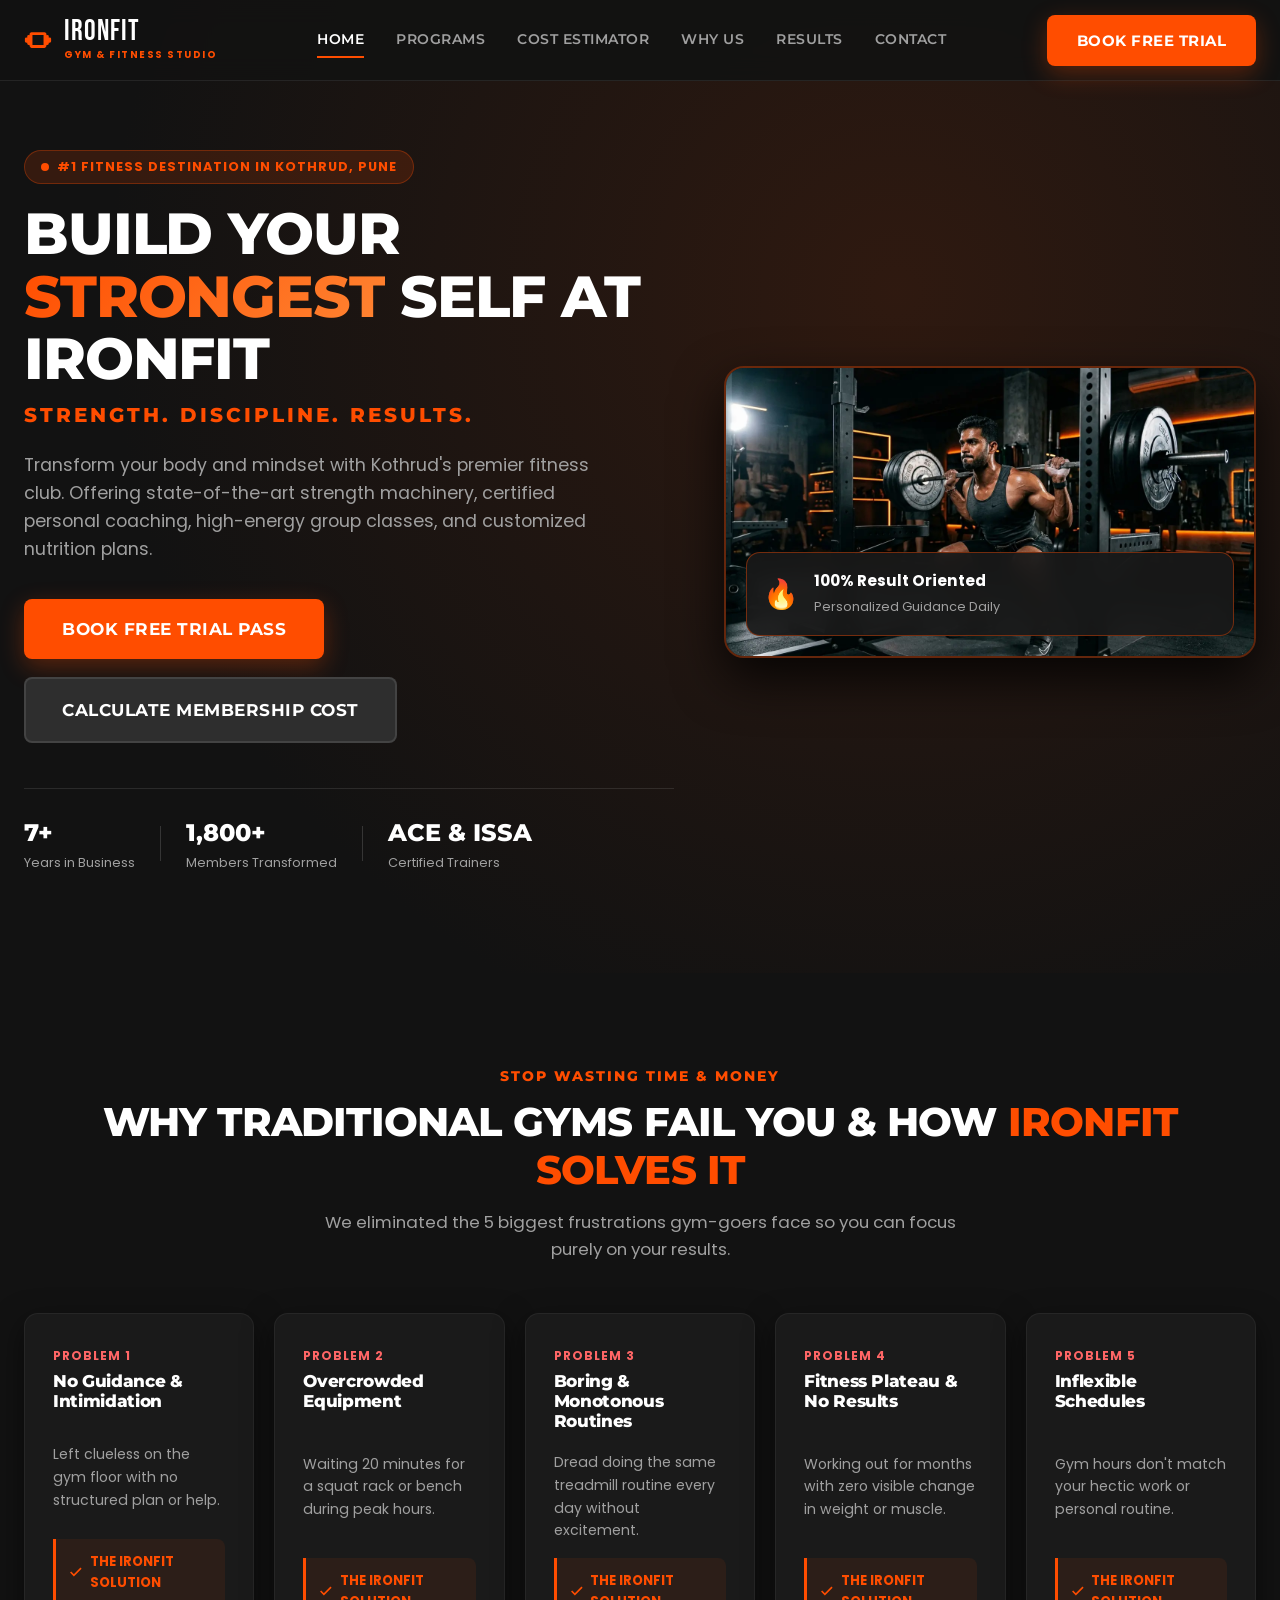
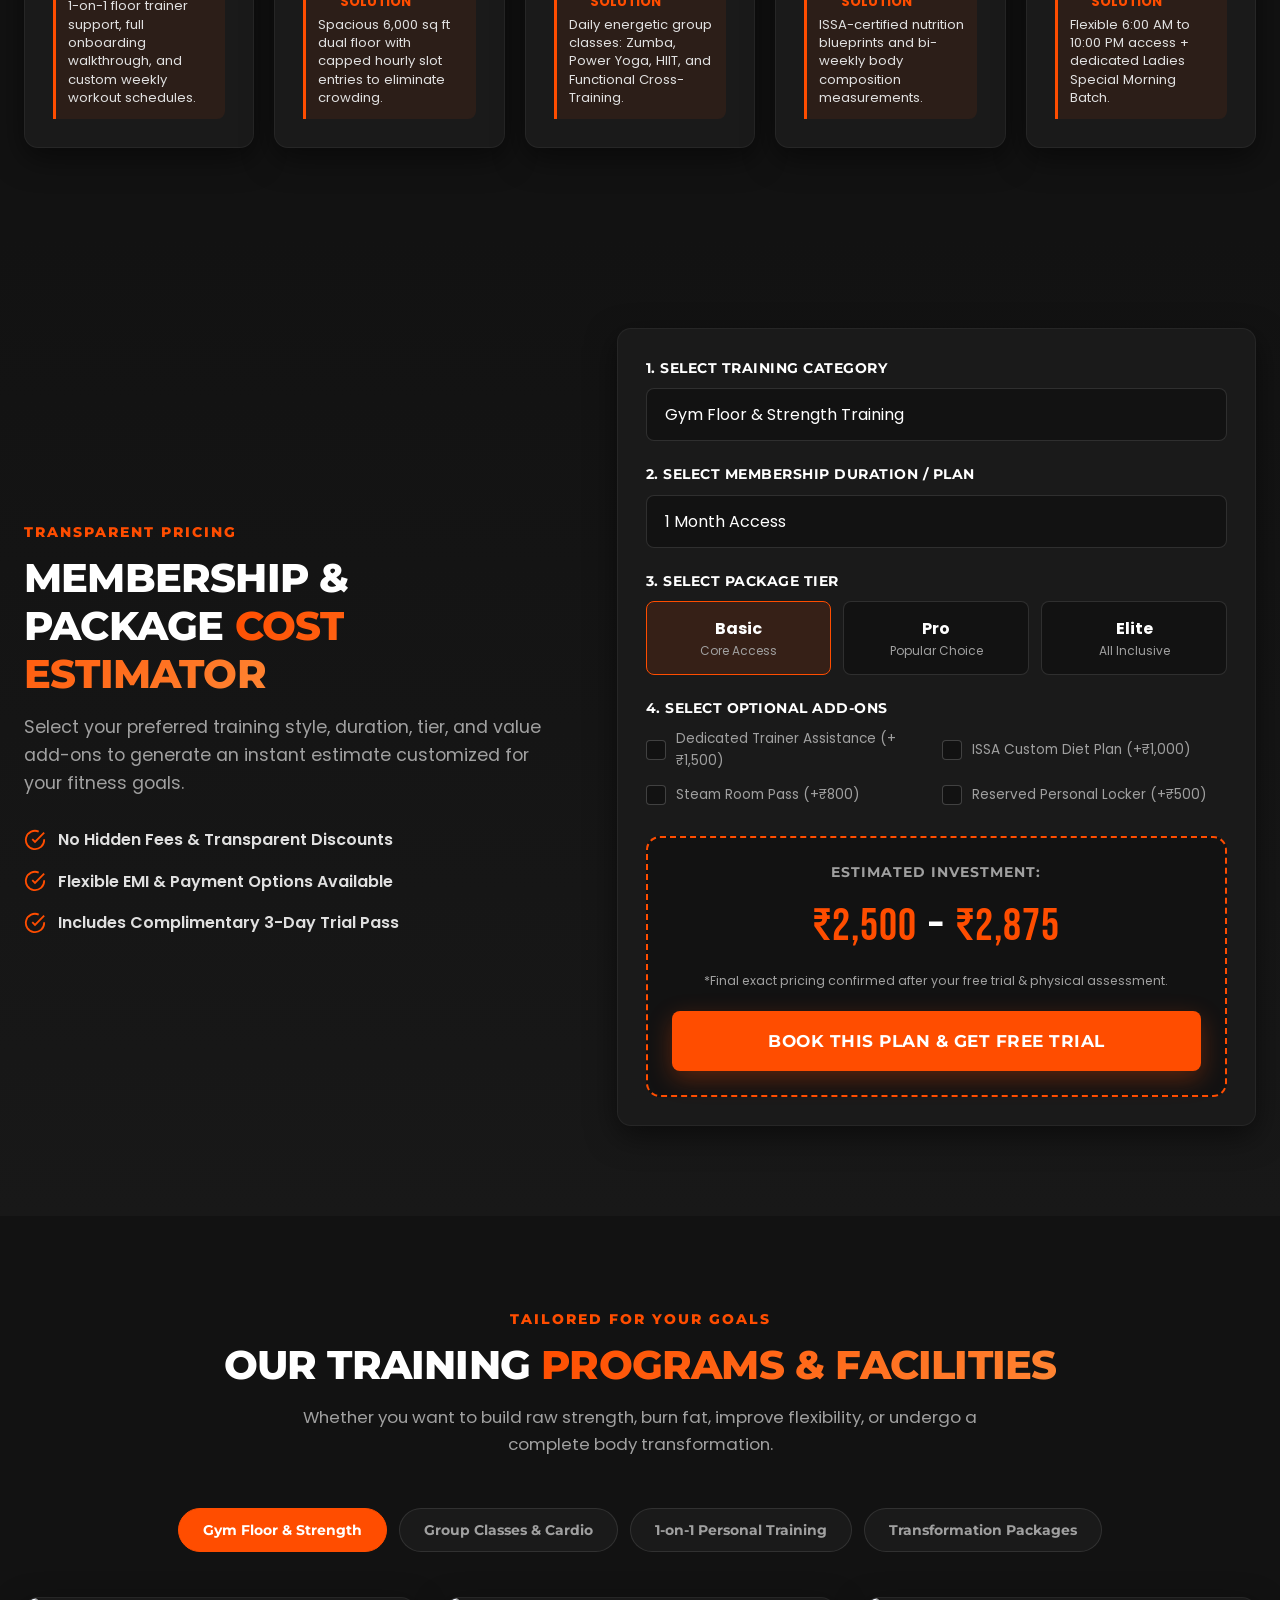
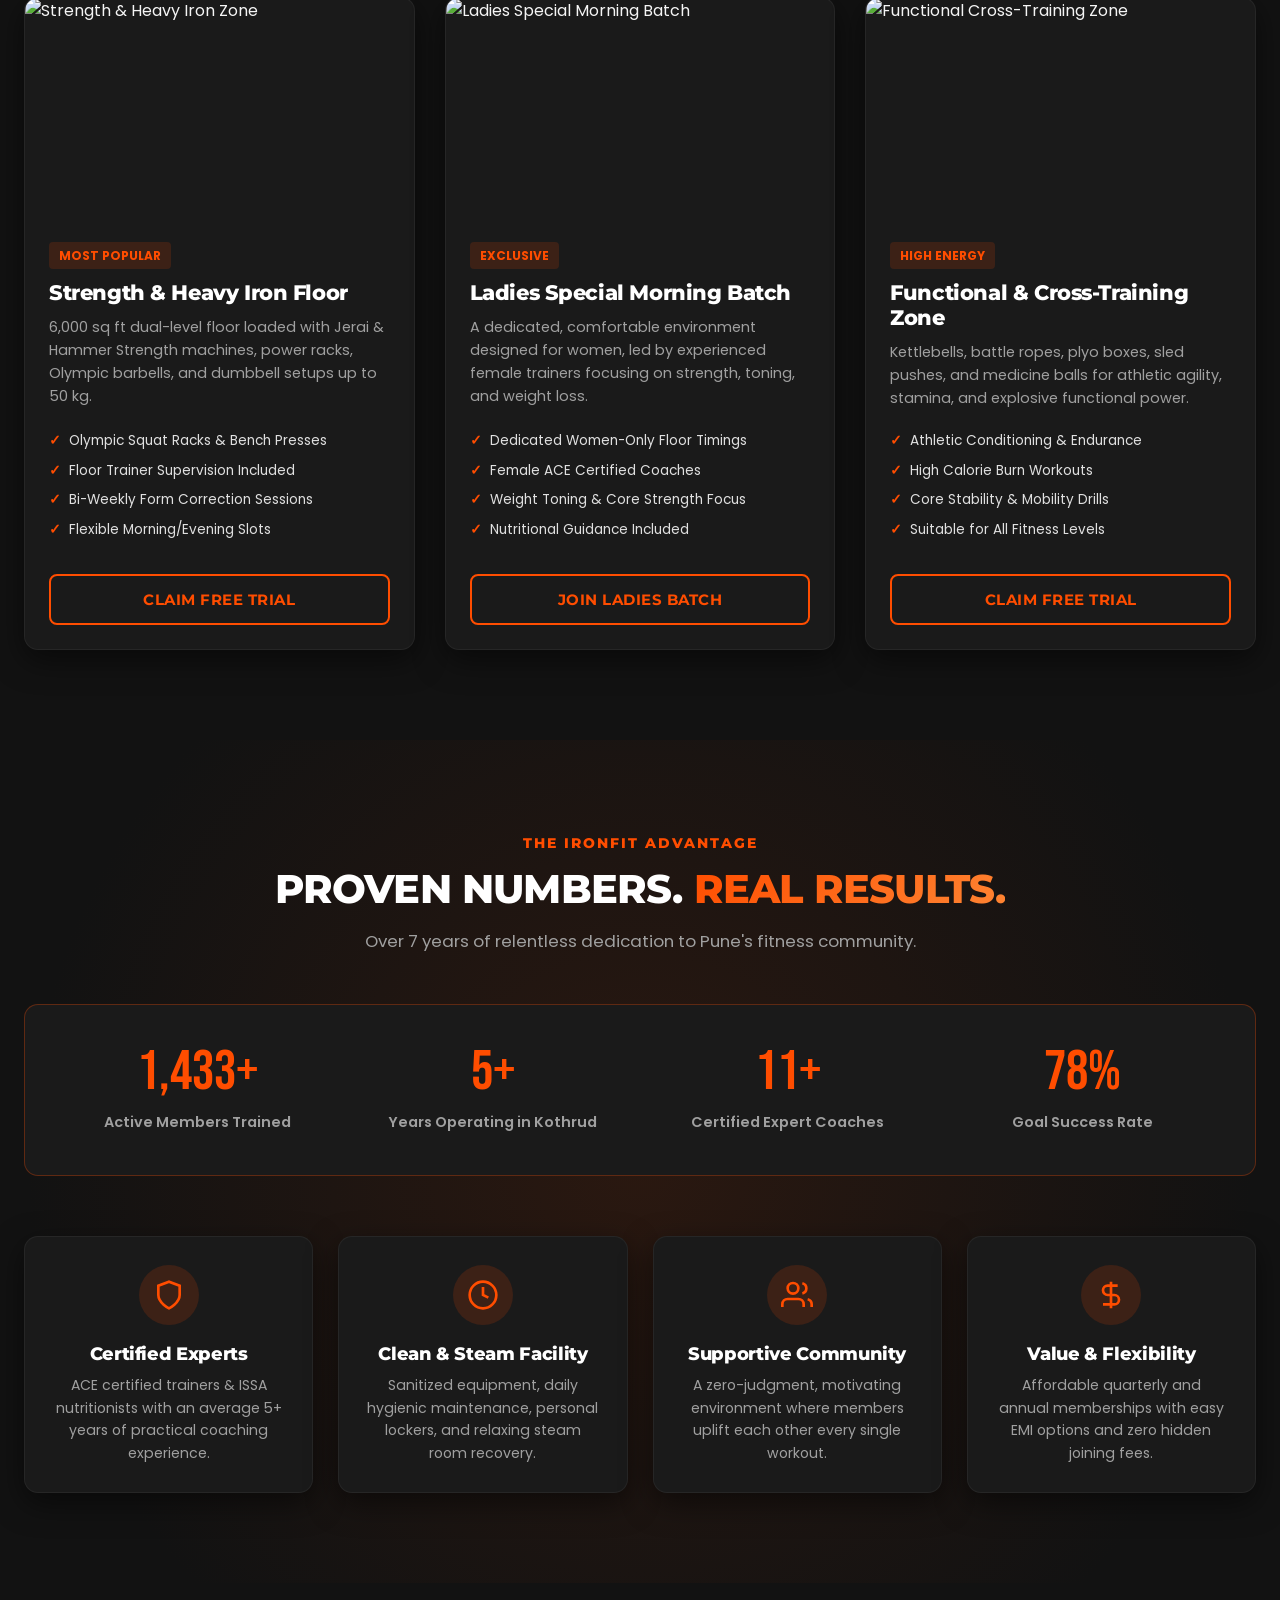
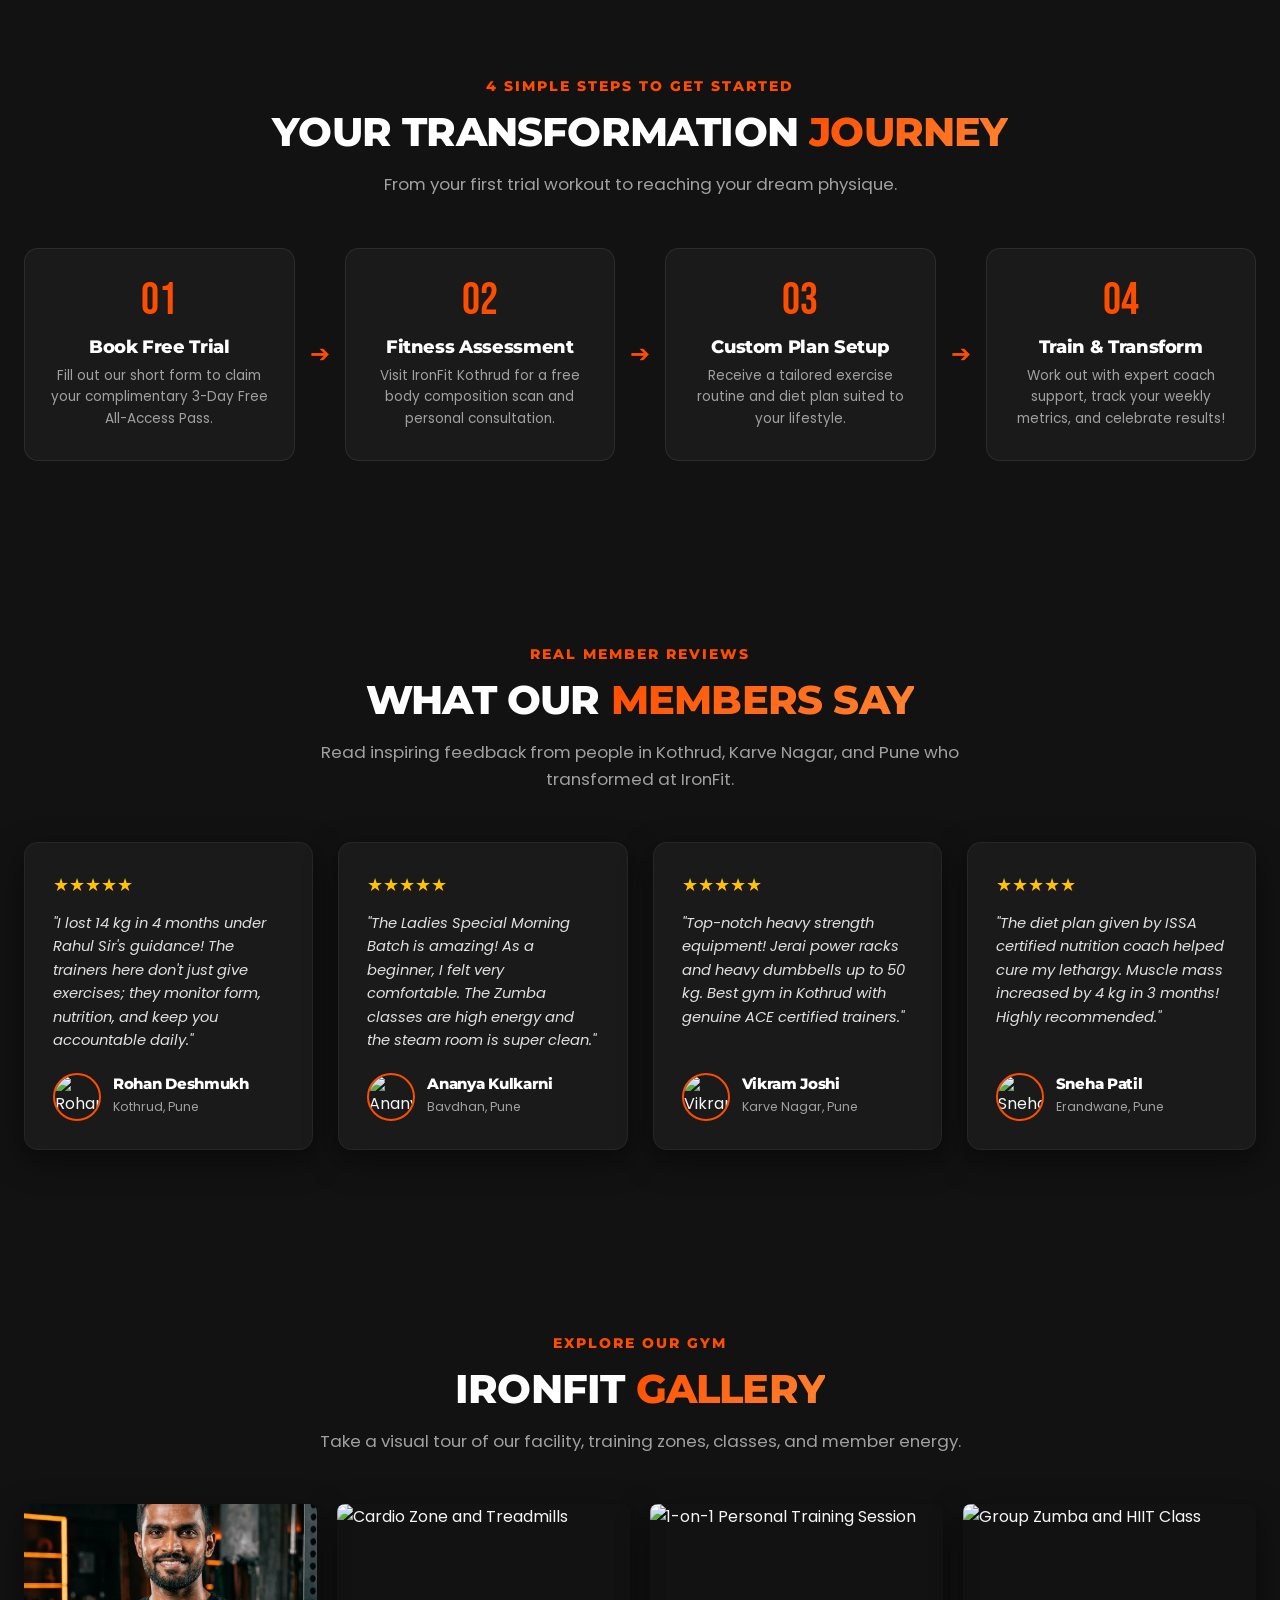
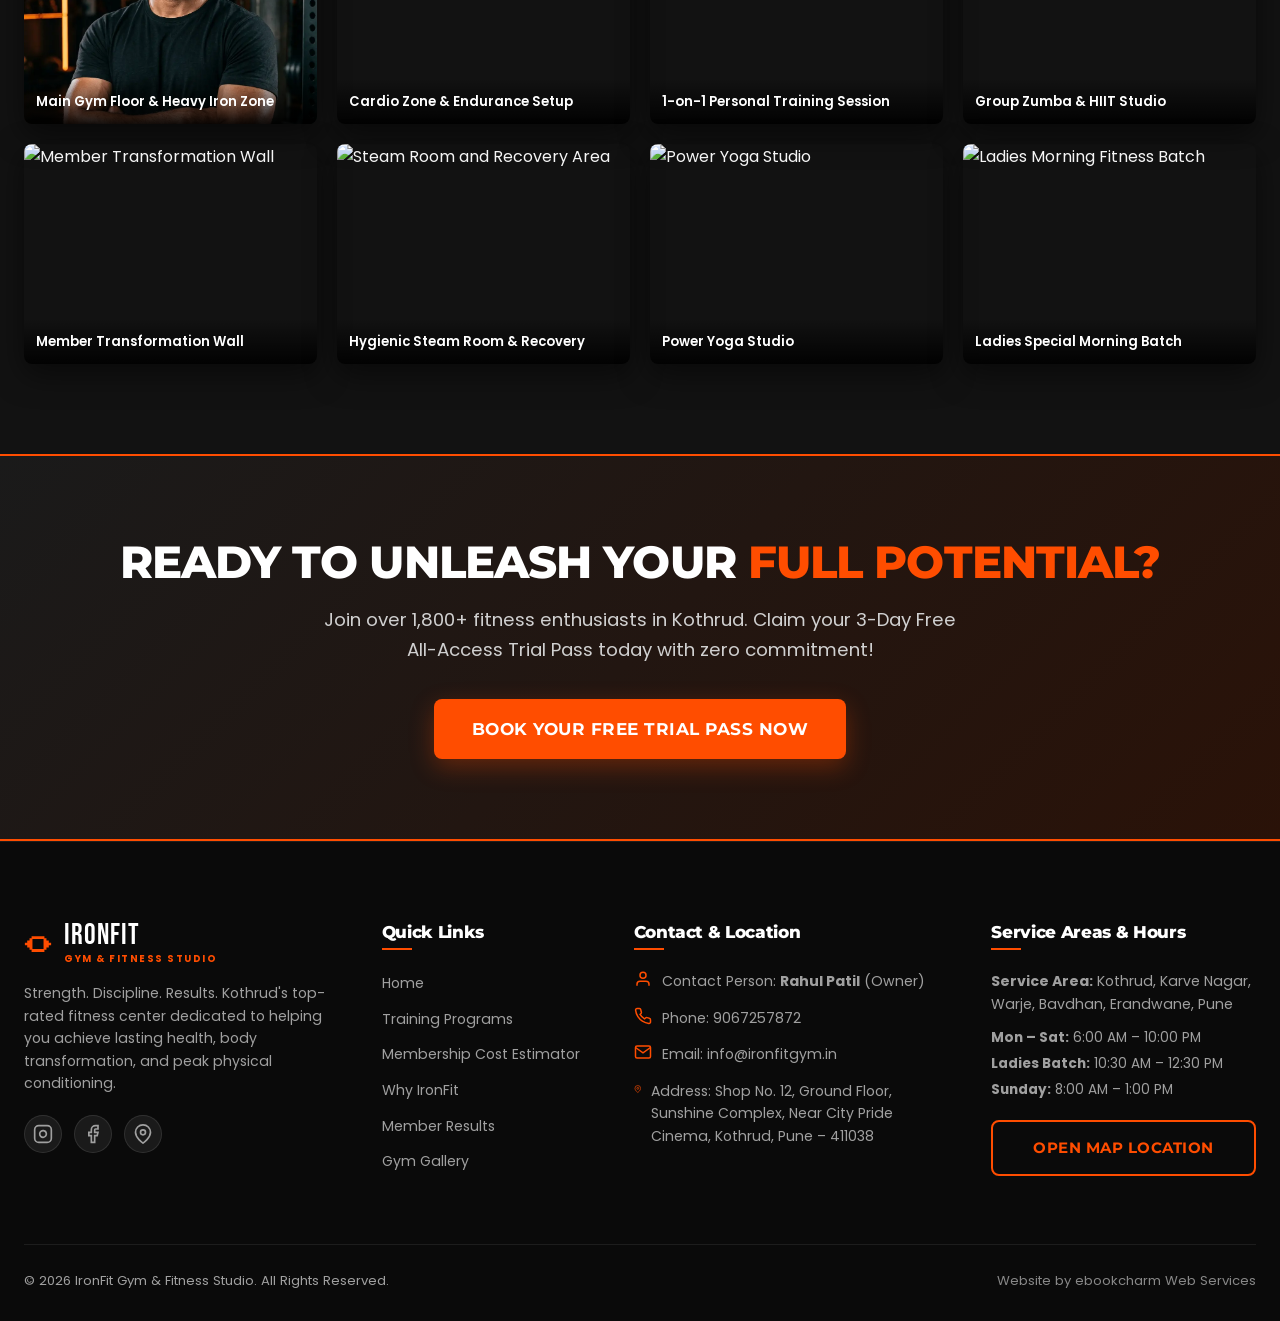
==== commit 0e1fa362: "Update image paths to use relative URLs" ====
--- a/index.html
+++ b/index.html
@@ -83,7 +83,7 @@
 
             <div class="hero-visual">
                 <div class="hero-img-card">
-                    <img src="hero-training.webp" alt="IronFit Gym Floor and Strength Training" class="hero-img" width="700" height="550">
+                    <img src="images/hero-training.webp" alt="IronFit Gym Floor and Strength Training" class="hero-img" width="700" height="550">
                     <div class="hero-floating-tag">
                         <div class="tag-icon">🔥</div>
                         <div class="tag-text">
@@ -723,7 +723,7 @@
 
             <div class="gallery-grid">
                 <div class="gallery-item">
-                    <img src="trainer-rahul.webp" alt="Main Gym Floor and Heavy Weights" class="gallery-img" width="600" height="400" loading="lazy">
+                    <img src="images/trainer-rahul.webp" alt="Main Gym Floor and Heavy Weights" class="gallery-img" width="600" height="400" loading="lazy">
                     <div class="gallery-caption">Main Gym Floor & Heavy Iron Zone</div>
                 </div>
                 <div class="gallery-item">
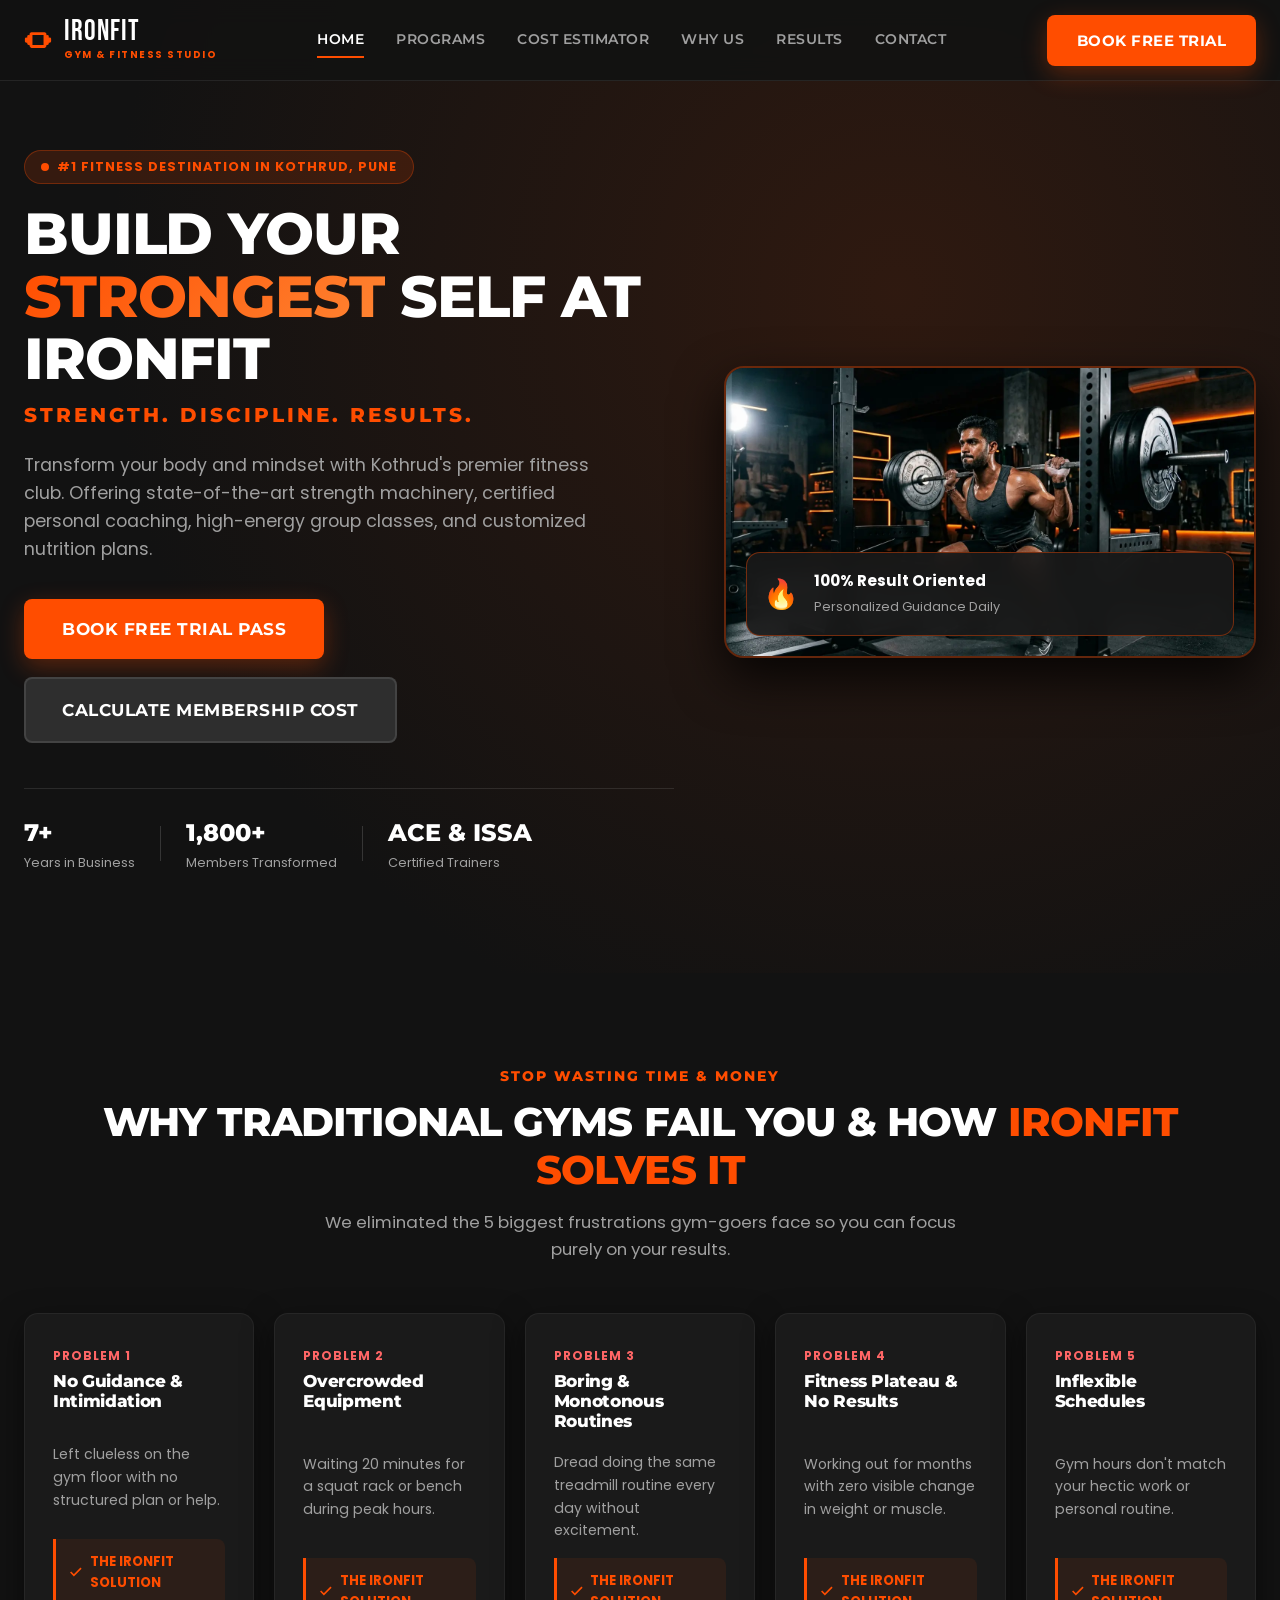
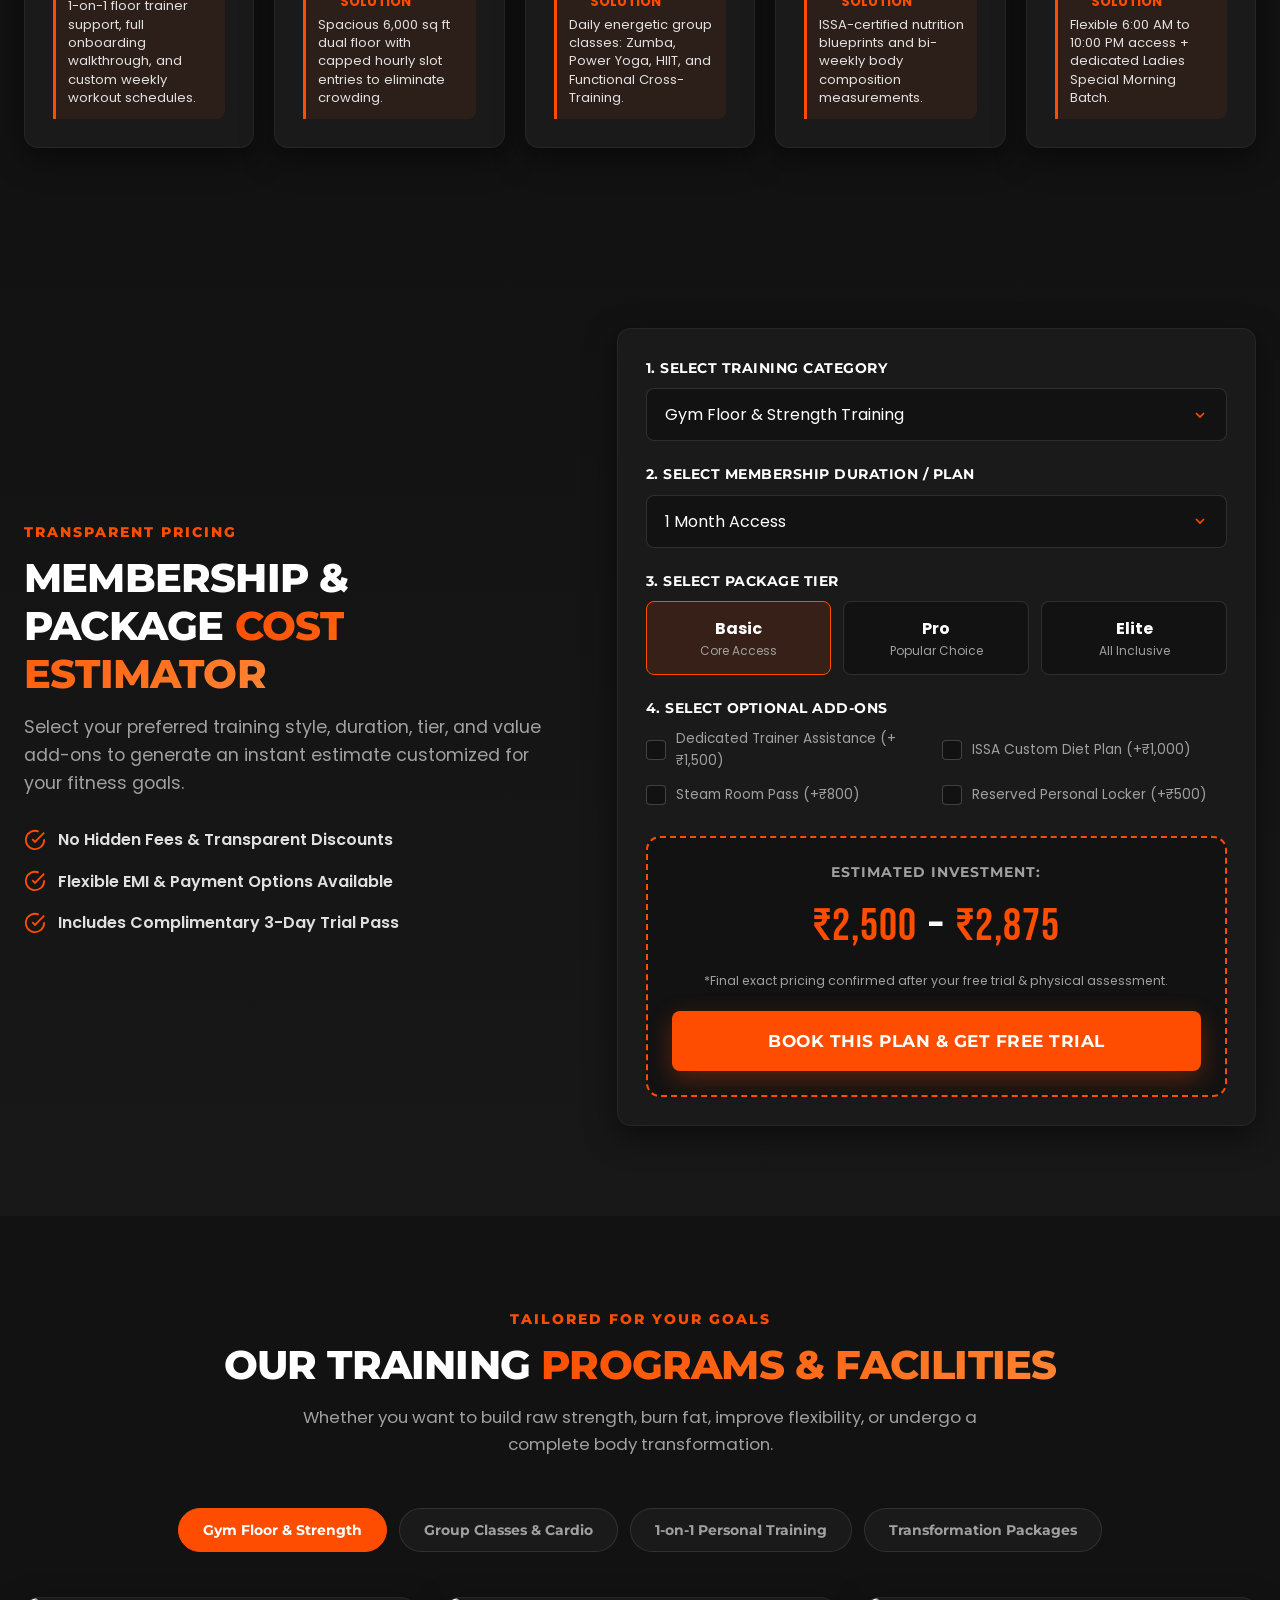
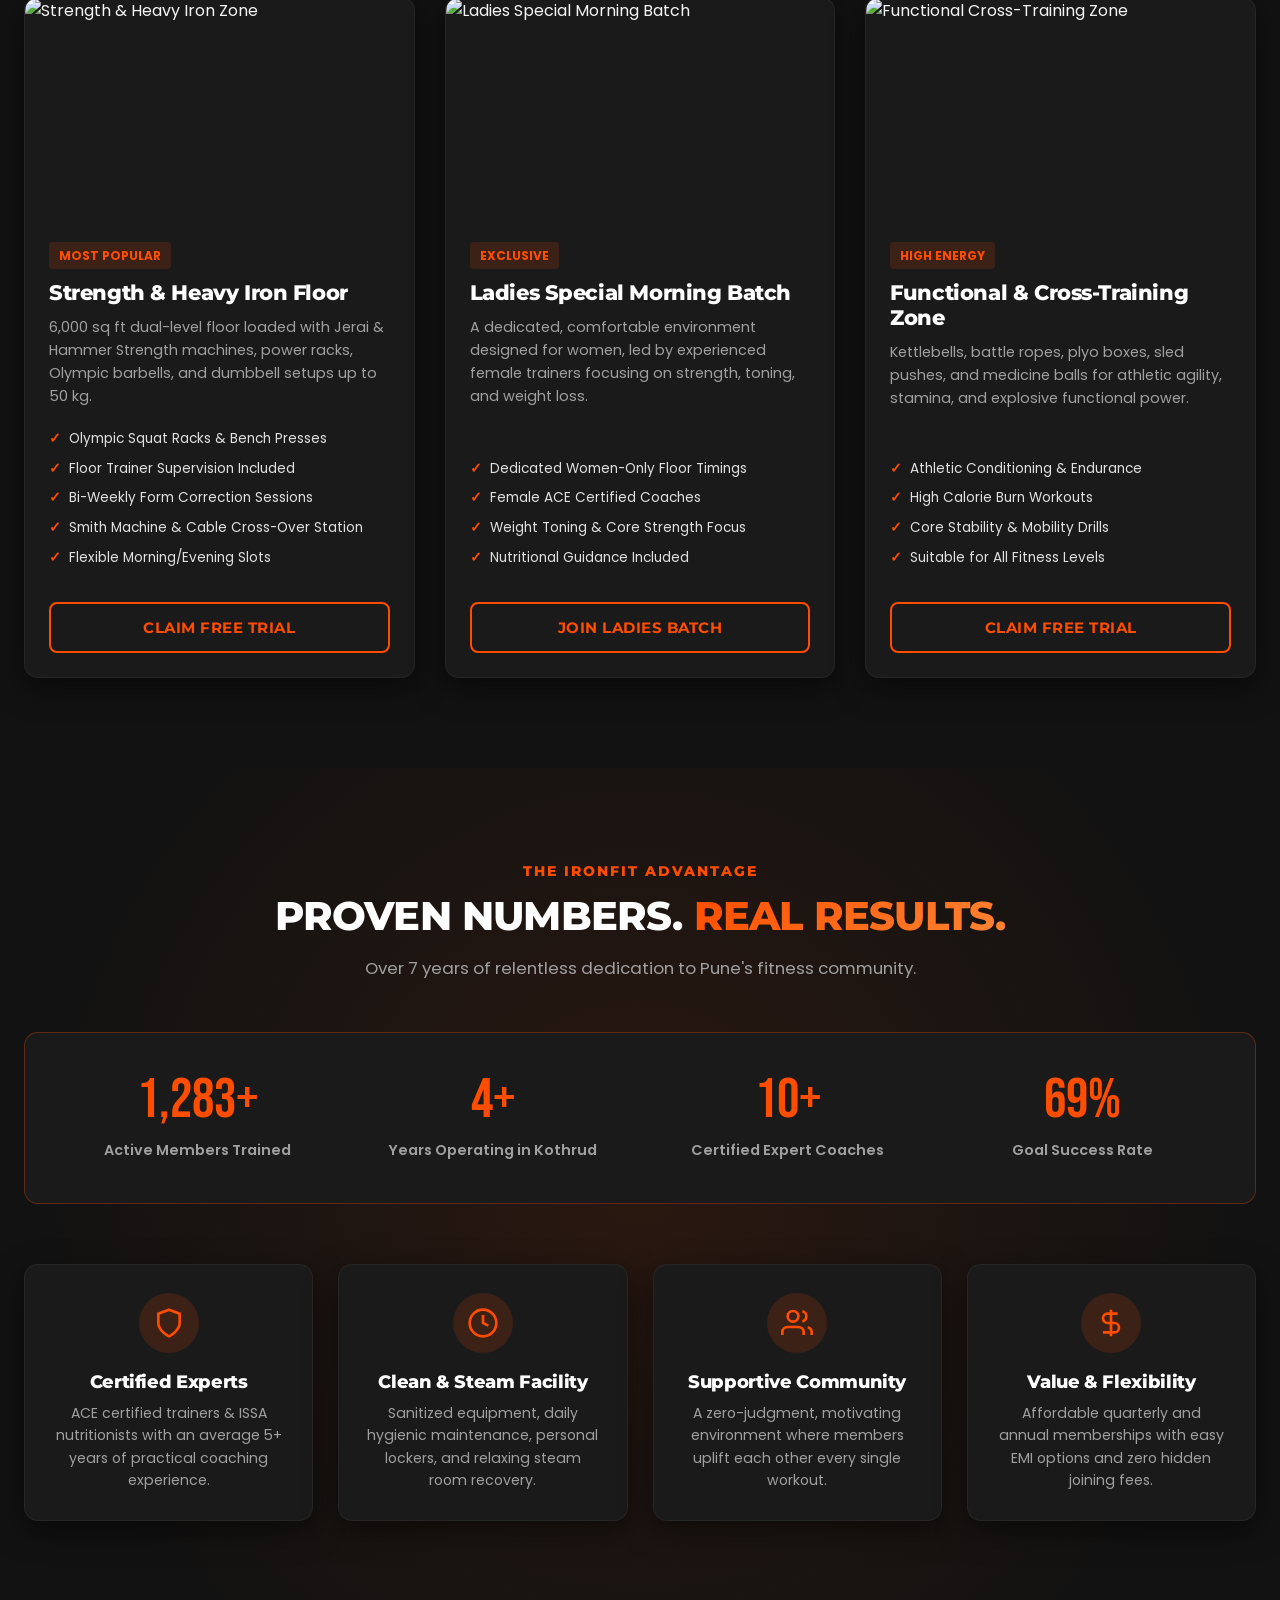
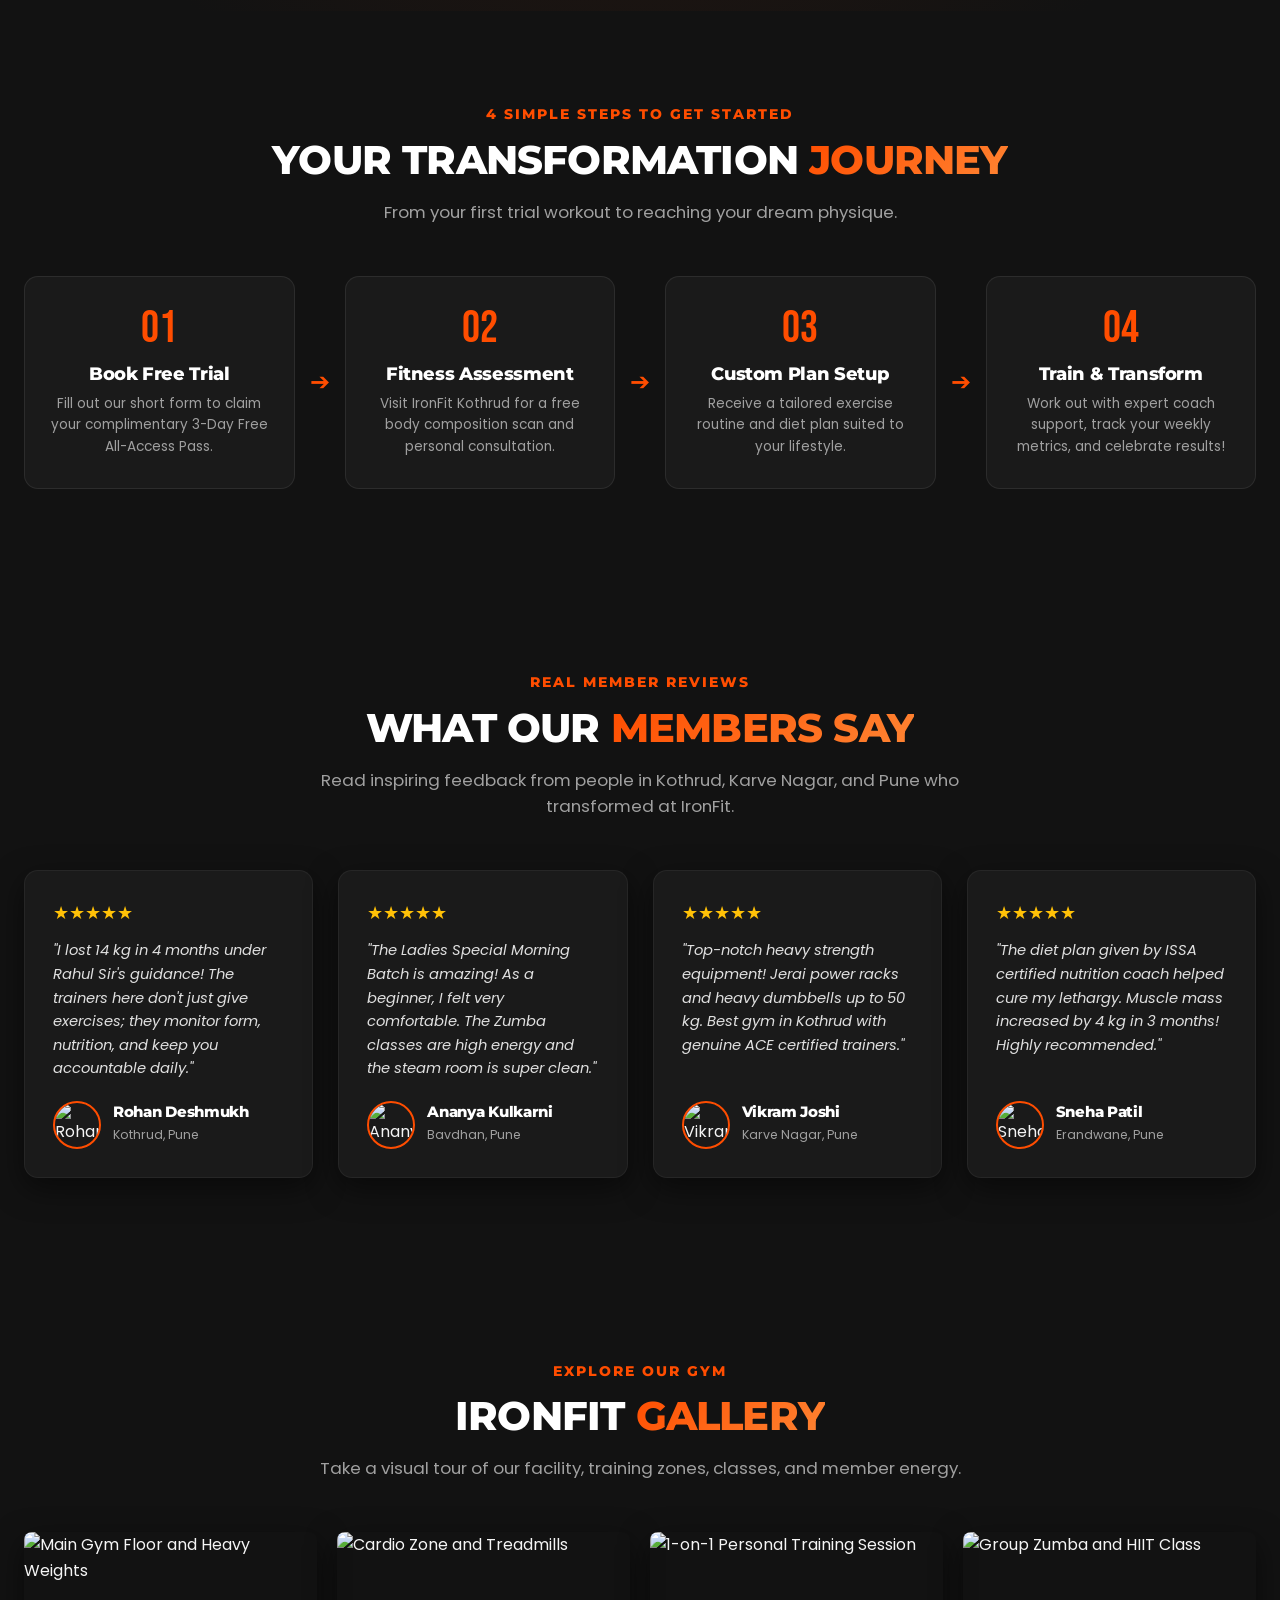
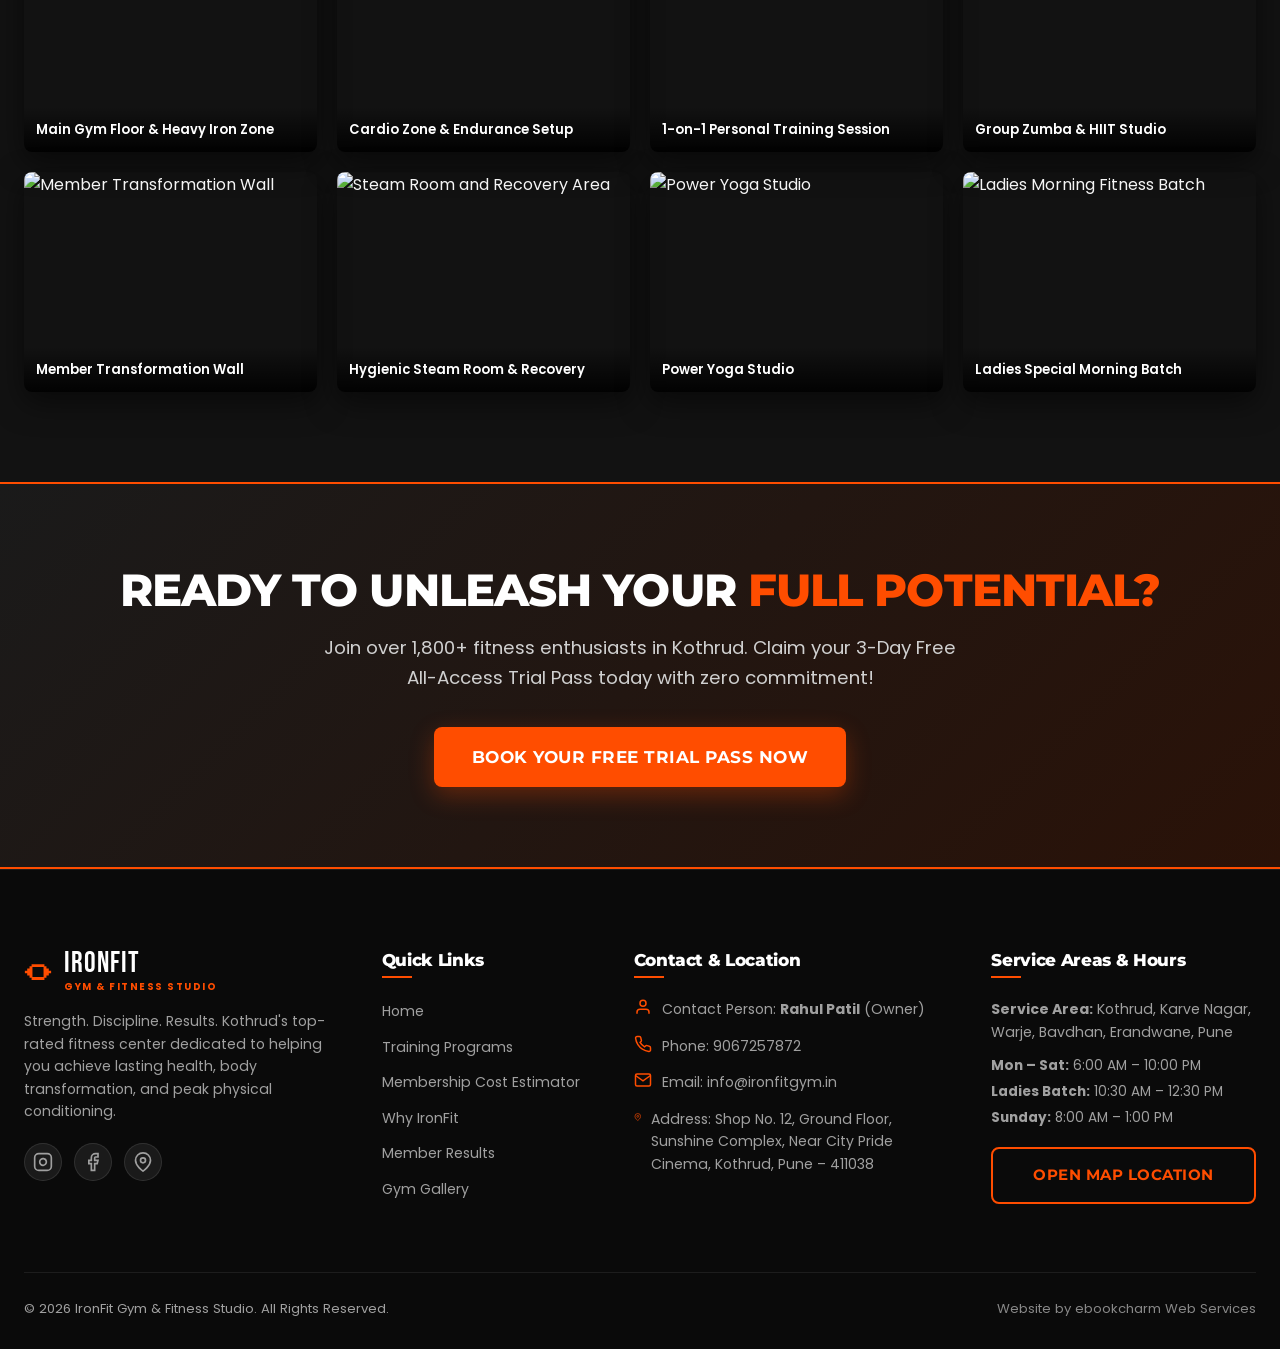
==== commit b76407fd: "Update image sources and pricing in index.html" ====
--- a/index.html
+++ b/index.html
@@ -293,7 +293,7 @@
                             <div class="result-price-display">
                                 <span class="currency">₹</span><span id="priceMinDisplay">2,500</span>
                                 <span class="range-sep">–</span>
-                                <span class="currency">₹</span><span id="priceMaxDisplay">3,200</span>
+                                <span class="currency">₹</span><span id="priceMaxDisplay">2,875</span>
                             </div>
                             <p class="result-disclaimer">*Final exact pricing confirmed after your free trial & physical assessment.</p>
 
@@ -329,7 +329,7 @@
                 <div class="tab-panel active" id="tab-strength">
                     <div class="grid grid-3">
                         <div class="card program-card">
-                            <img src="https://placehold.co/600x400/1A1A1A/FF4D00?text=Strength+%26+Heavy+Iron+Zone" alt="Strength & Heavy Iron Zone" class="program-img" width="600" height="400" loading="lazy">
+                            <img src="images/program-strength-floor.webp" alt="Strength & Heavy Iron Zone" class="program-img" width="600" height="400" loading="lazy">
                             <div class="program-body">
                                 <span class="program-badge">Most Popular</span>
                                 <h3>Strength & Heavy Iron Floor</h3>
@@ -338,6 +338,7 @@
                                     <li>Olympic Squat Racks & Bench Presses</li>
                                     <li>Floor Trainer Supervision Included</li>
                                     <li>Bi-Weekly Form Correction Sessions</li>
+                                    <li>Smith Machine & Cable Cross-Over Station</li>
                                     <li>Flexible Morning/Evening Slots</li>
                                 </ul>
                                 <button class="btn btn-outline btn-block btn-open-modal" data-program="Strength & Heavy Iron Floor">Claim Free Trial</button>
@@ -345,7 +346,7 @@
                         </div>
 
                         <div class="card program-card">
-                            <img src="https://placehold.co/600x400/1A1A1A/FF4D00?text=Ladies+Special+Morning+Batch" alt="Ladies Special Morning Batch" class="program-img" width="600" height="400" loading="lazy">
+                            <img src="images/program-ladies-batch.webp" alt="Ladies Special Morning Batch" class="program-img" width="600" height="400" loading="lazy">
                             <div class="program-body">
                                 <span class="program-badge">Exclusive</span>
                                 <h3>Ladies Special Morning Batch</h3>
@@ -361,7 +362,7 @@
                         </div>
 
                         <div class="card program-card">
-                            <img src="https://placehold.co/600x400/1A1A1A/FF4D00?text=Functional+Cross-Training+Zone" alt="Functional Cross-Training Zone" class="program-img" width="600" height="400" loading="lazy">
+                            <img src="images/program-functional-training.webp" alt="Functional Cross-Training Zone" class="program-img" width="600" height="400" loading="lazy">
                             <div class="program-body">
                                 <span class="program-badge">High Energy</span>
                                 <h3>Functional & Cross-Training Zone</h3>
@@ -382,7 +383,7 @@
                 <div class="tab-panel" id="tab-group">
                     <div class="grid grid-3">
                         <div class="card program-card">
-                            <img src="https://placehold.co/600x400/1A1A1A/FF4D00?text=High+Energy+Zumba+Fitness" alt="High Energy Zumba Fitness" class="program-img" width="600" height="400" loading="lazy">
+                            <img src="images/program-zumba.webp" alt="High Energy Zumba Fitness" class="program-img" width="600" height="400" loading="lazy">
                             <div class="program-body">
                                 <h3>High-Energy Zumba Classes</h3>
                                 <p>Dance off up to 600+ calories per session with upbeat Latin music, energetic choreography, and a supportive dance workout group.</p>
@@ -397,10 +398,10 @@
                         </div>
 
                         <div class="card program-card">
-                            <img src="https://placehold.co/600x400/1A1A1A/FF4D00?text=Power+Yoga+%26+Flexibility" alt="Power Yoga and Flexibility" class="program-img" width="600" height="400" loading="lazy">
+                            <img src="images/program-yoga.webp" alt="Power Yoga and Flexibility" class="program-img" width="600" height="400" loading="lazy">
                             <div class="program-body">
                                 <h3>Power Yoga & Flexibility</h3>
-                                <p>Master posture, posture alignment, stress reduction, and deep core strengthening with our experienced yoga gurus.</p>
+                                <p>Master posture alignment, stress reduction, and deep core strengthening with our experienced yoga gurus.</p>
                                 <ul class="program-features">
                                     <li>Joint Mobility & Flexibility</li>
                                     <li>Stress Relief & Breathing Control</li>
@@ -412,7 +413,7 @@
                         </div>
 
                         <div class="card program-card">
-                            <img src="https://placehold.co/600x400/1A1A1A/FF4D00?text=Cardio+Zone+%26+HIIT+Burn" alt="Cardio Zone and HIIT Burn" class="program-img" width="600" height="400" loading="lazy">
+                            <img src="images/program-cardio-hiit.webp" alt="Cardio Zone and HIIT Burn" class="program-img" width="600" height="400" loading="lazy">
                             <div class="program-body">
                                 <h3>Cardio Zone & HIIT Blast</h3>
                                 <p>Commercial treadmills, elliptical cross-trainers, spin bikes, and rowers synced with heart-rate monitoring for maximum endurance.</p>
@@ -432,13 +433,13 @@
                 <div class="tab-panel" id="tab-pt">
                     <div class="grid grid-3">
                         <div class="card program-card">
-                            <img src="https://placehold.co/600x400/1A1A1A/FF4D00?text=1-on-1+ACE+Personal+Coaching" alt="1-on-1 Personal Coaching" class="program-img" width="600" height="400" loading="lazy">
+                            <img src="images/program-personal-training.webp" alt="1-on-1 Personal Coaching" class="program-img" width="600" height="400" loading="lazy">
                             <div class="program-body">
                                 <span class="program-badge">1-on-1 Elite</span>
                                 <h3>ACE Certified Personal Training</h3>
                                 <p>Direct 1-on-1 supervision from Rahul Patil and elite trainers with 5+ years experience. Accelerated progress with custom programming.</p>
                                 <ul class="program-features">
-                                    <li>Dedicated Dedicated Personal Coach</li>
+                                    <li>Dedicated Personal Coach</li>
                                     <li>Customized Daily Workout Plan</li>
                                     <li>Strict Form & Injury Prevention</li>
                                     <li>3x Faster Results Guarantee</li>
@@ -448,7 +449,7 @@
                         </div>
 
                         <div class="card program-card">
-                            <img src="https://placehold.co/600x400/1A1A1A/FF4D00?text=Diet+%26+ISSA+Nutrition+Consultation" alt="Diet and ISSA Nutrition Consultation" class="program-img" width="600" height="400" loading="lazy">
+                            <img src="images/program-diet-consultation.webp" alt="Diet and ISSA Nutrition Consultation" class="program-img" width="600" height="400" loading="lazy">
                             <div class="program-body">
                                 <h3>Diet Consultation & Nutrition Plans</h3>
                                 <p>Customized macros, meal plans tailored to Indian diets (vegetarian/non-vegetarian), macronutrient split, and sustainable habits.</p>
@@ -463,7 +464,7 @@
                         </div>
 
                         <div class="card program-card">
-                            <img src="https://placehold.co/600x400/1A1A1A/FF4D00?text=Online+Progress+%26+App+Tracking" alt="Online Progress and App Tracking" class="program-img" width="600" height="400" loading="lazy">
+                            <img src="images/program-progress-tracker.webp" alt="Online Progress and App Tracking" class="program-img" width="600" height="400" loading="lazy">
                             <div class="program-body">
                                 <h3>Online Progress & Habit Tracker</h3>
                                 <p>Track your daily workouts, weight logs, body measurements, and calorie intake directly from your mobile device with coach feedback.</p>
@@ -483,7 +484,7 @@
                 <div class="tab-panel" id="tab-transformation">
                     <div class="grid grid-2">
                         <div class="card program-card featured-transform-card">
-                            <img src="https://placehold.co/700x400/1A1A1A/FF4D00?text=90-Day+Fat+Loss+%26+Toning+Challenge" alt="90-Day Fat Loss & Toning Challenge" class="program-img" width="700" height="400" loading="lazy">
+                            <img src="images/program-90day-challenge.webp" alt="90-Day Fat Loss & Toning Challenge" class="program-img" width="700" height="400" loading="lazy">
                             <div class="program-body">
                                 <span class="program-badge">Flagship Challenge</span>
                                 <h3>90-Day Fat Loss & Recomposition Challenge</h3>
@@ -499,7 +500,7 @@
                         </div>
 
                         <div class="card program-card featured-transform-card">
-                            <img src="https://placehold.co/700x400/1A1A1A/FF4D00?text=180-Day+Muscle+Building+Beast+Plan" alt="180-Day Muscle Building Beast Plan" class="program-img" width="700" height="400" loading="lazy">
+                            <img src="images/program-180day-transformation.webp" alt="180-Day Muscle Building Beast Plan" class="program-img" width="700" height="400" loading="lazy">
                             <div class="program-body">
                                 <span class="program-badge">Maximum Gain</span>
                                 <h3>180-Day Muscle & Strength Transformation</h3>
@@ -659,7 +660,7 @@
                         "I lost 14 kg in 4 months under Rahul Sir's guidance! The trainers here don't just give exercises; they monitor form, nutrition, and keep you accountable daily."
                     </p>
                     <div class="testimonial-author">
-                        <img src="https://placehold.co/100x100/2E2E2E/FF4D00?text=Rohan" alt="Rohan Deshmukh" class="testimonial-img" width="100" height="100" loading="lazy">
+                        <img src="images/testimonial-rohan.webp" alt="Rohan Deshmukh" class="testimonial-img" width="100" height="100" loading="lazy">
                         <div class="author-info">
                             <h5>Rohan Deshmukh</h5>
                             <span>Kothrud, Pune</span>
@@ -673,7 +674,7 @@
                         "The Ladies Special Morning Batch is amazing! As a beginner, I felt very comfortable. The Zumba classes are high energy and the steam room is super clean."
                     </p>
                     <div class="testimonial-author">
-                        <img src="https://placehold.co/100x100/2E2E2E/FF4D00?text=Ananya" alt="Ananya Kulkarni" class="testimonial-img" width="100" height="100" loading="lazy">
+                        <img src="images/testimonial-ananya.webp" alt="Ananya Kulkarni" class="testimonial-img" width="100" height="100" loading="lazy">
                         <div class="author-info">
                             <h5>Ananya Kulkarni</h5>
                             <span>Bavdhan, Pune</span>
@@ -687,7 +688,7 @@
                         "Top-notch heavy strength equipment! Jerai power racks and heavy dumbbells up to 50 kg. Best gym in Kothrud with genuine ACE certified trainers."
                     </p>
                     <div class="testimonial-author">
-                        <img src="https://placehold.co/100x100/2E2E2E/FF4D00?text=Vikram" alt="Vikram Joshi" class="testimonial-img" width="100" height="100" loading="lazy">
+                        <img src="images/testimonial-vikram.webp" alt="Vikram Joshi" class="testimonial-img" width="100" height="100" loading="lazy">
                         <div class="author-info">
                             <h5>Vikram Joshi</h5>
                             <span>Karve Nagar, Pune</span>
@@ -701,7 +702,7 @@
                         "The diet plan given by ISSA certified nutrition coach helped cure my lethargy. Muscle mass increased by 4 kg in 3 months! Highly recommended."
                     </p>
                     <div class="testimonial-author">
-                        <img src="https://placehold.co/100x100/2E2E2E/FF4D00?text=Sneha" alt="Sneha Patil" class="testimonial-img" width="100" height="100" loading="lazy">
+                        <img src="images/testimonial-sneha.webp" alt="Sneha Patil" class="testimonial-img" width="100" height="100" loading="lazy">
                         <div class="author-info">
                             <h5>Sneha Patil</h5>
                             <span>Erandwane, Pune</span>
@@ -723,35 +724,35 @@
 
             <div class="gallery-grid">
                 <div class="gallery-item">
-                    <img src="images/trainer-rahul.webp" alt="Main Gym Floor and Heavy Weights" class="gallery-img" width="600" height="400" loading="lazy">
+                    <img src="images/gallery-gym-floor.webp" alt="Main Gym Floor and Heavy Weights" class="gallery-img" width="600" height="400" loading="lazy">
                     <div class="gallery-caption">Main Gym Floor & Heavy Iron Zone</div>
                 </div>
                 <div class="gallery-item">
-                    <img src="https://placehold.co/600x400/1A1A1A/FF4D00?text=Cardio+Zone+%26+Treadmills" alt="Cardio Zone and Treadmills" class="gallery-img" width="600" height="400" loading="lazy">
+                    <img src="images/gallery-cardio-zone.webp" alt="Cardio Zone and Treadmills" class="gallery-img" width="600" height="400" loading="lazy">
                     <div class="gallery-caption">Cardio Zone & Endurance Setup</div>
                 </div>
                 <div class="gallery-item">
-                    <img src="https://placehold.co/600x400/1A1A1A/FF4D00?text=1-on-1+Personal+Training" alt="1-on-1 Personal Training Session" class="gallery-img" width="600" height="400" loading="lazy">
+                    <img src="images/gallery-personal-training.webp" alt="1-on-1 Personal Training Session" class="gallery-img" width="600" height="400" loading="lazy">
                     <div class="gallery-caption">1-on-1 Personal Training Session</div>
                 </div>
                 <div class="gallery-item">
-                    <img src="https://placehold.co/600x400/1A1A1A/FF4D00?text=Group+Zumba+%26+HIIT+Class" alt="Group Zumba and HIIT Class" class="gallery-img" width="600" height="400" loading="lazy">
+                    <img src="images/gallery-zumba-hiit.webp" alt="Group Zumba and HIIT Class" class="gallery-img" width="600" height="400" loading="lazy">
                     <div class="gallery-caption">Group Zumba & HIIT Studio</div>
                 </div>
                 <div class="gallery-item">
-                    <img src="https://placehold.co/600x400/1A1A1A/FF4D00?text=Member+Transformation+Wall" alt="Member Transformation Wall" class="gallery-img" width="600" height="400" loading="lazy">
+                    <img src="images/gallery-transformation-wall.webp" alt="Member Transformation Wall" class="gallery-img" width="600" height="400" loading="lazy">
                     <div class="gallery-caption">Member Transformation Wall</div>
                 </div>
                 <div class="gallery-item">
-                    <img src="https://placehold.co/600x400/1A1A1A/FF4D00?text=Steam+Room+%26+Recovery" alt="Steam Room and Recovery Area" class="gallery-img" width="600" height="400" loading="lazy">
+                    <img src="images/gallery-steam-room.webp" alt="Steam Room and Recovery Area" class="gallery-img" width="600" height="400" loading="lazy">
                     <div class="gallery-caption">Hygienic Steam Room & Recovery</div>
                 </div>
                 <div class="gallery-item">
-                    <img src="https://placehold.co/600x400/1A1A1A/FF4D00?text=Power+Yoga+Studio" alt="Power Yoga Studio" class="gallery-img" width="600" height="400" loading="lazy">
+                    <img src="images/gallery-yoga-studio.webp" alt="Power Yoga Studio" class="gallery-img" width="600" height="400" loading="lazy">
                     <div class="gallery-caption">Power Yoga Studio</div>
                 </div>
                 <div class="gallery-item">
-                    <img src="https://placehold.co/600x400/1A1A1A/FF4D00?text=Ladies+Morning+Batch" alt="Ladies Morning Fitness Batch" class="gallery-img" width="600" height="400" loading="lazy">
+                    <img src="images/gallery-ladies-batch.webp" alt="Ladies Morning Fitness Batch" class="gallery-img" width="600" height="400" loading="lazy">
                     <div class="gallery-caption">Ladies Special Morning Batch</div>
                 </div>
             </div>
--- a/style.css
+++ b/style.css
@@ -605,7 +605,7 @@
 
 select.form-control {
     appearance: none;
-    background-image: url("data:image/svg+xml,%3Csvg xmlns='http://www.w3.org/2000/svg' width='16' height='16' viewBox='0 0 24 24' fill='none' stroke='%25FF4D00' stroke-width='2.5'%3E%3Cpolyline points='6 9 12 15 18 9'%3E%3C/polyline%3E%3C/svg%3E");
+    background-image: url("data:image/svg+xml,%3Csvg xmlns='http://www.w3.org/2000/svg' width='16' height='16' viewBox='0 0 24 24' fill='none' stroke='%23FF4D00' stroke-width='2.5'%3E%3Cpolyline points='6 9 12 15 18 9'%3E%3C/polyline%3E%3C/svg%3E");
     background-repeat: no-repeat;
     background-position: right 18px center;
     padding-right: 45px;
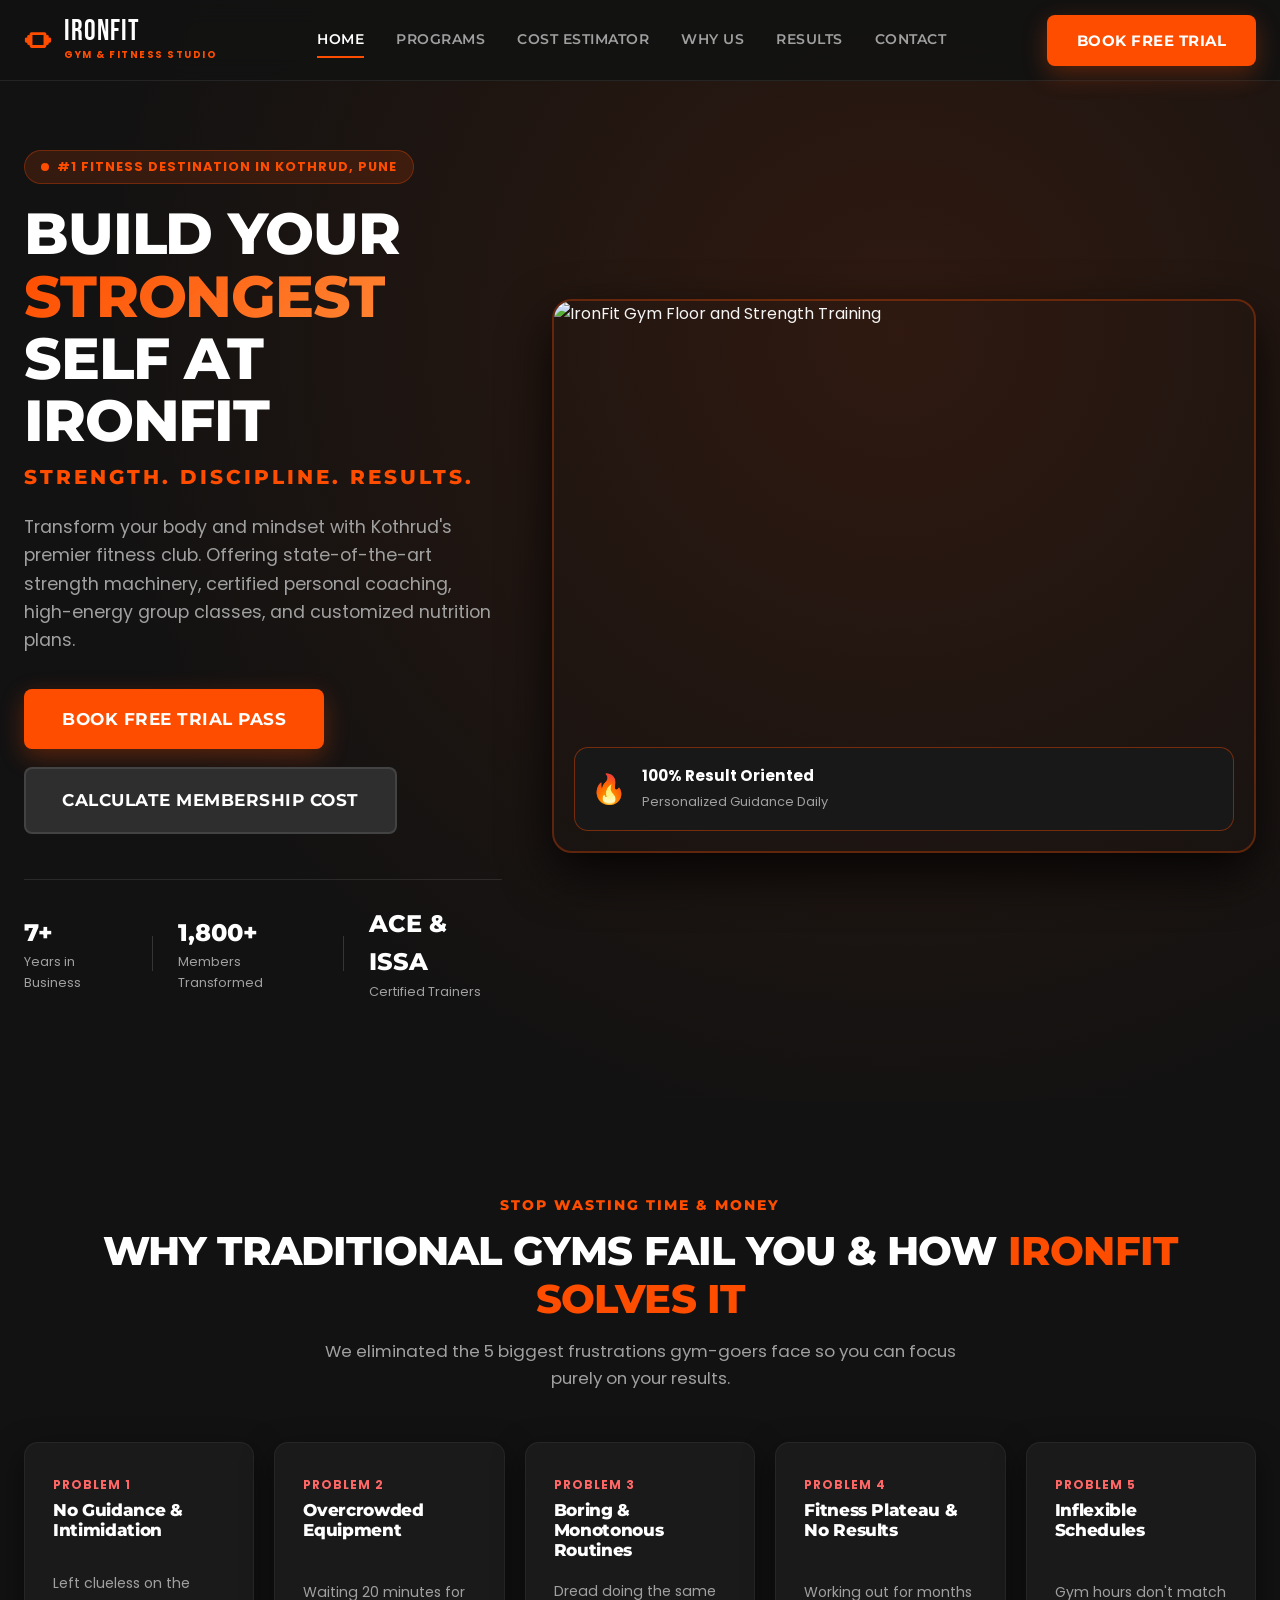
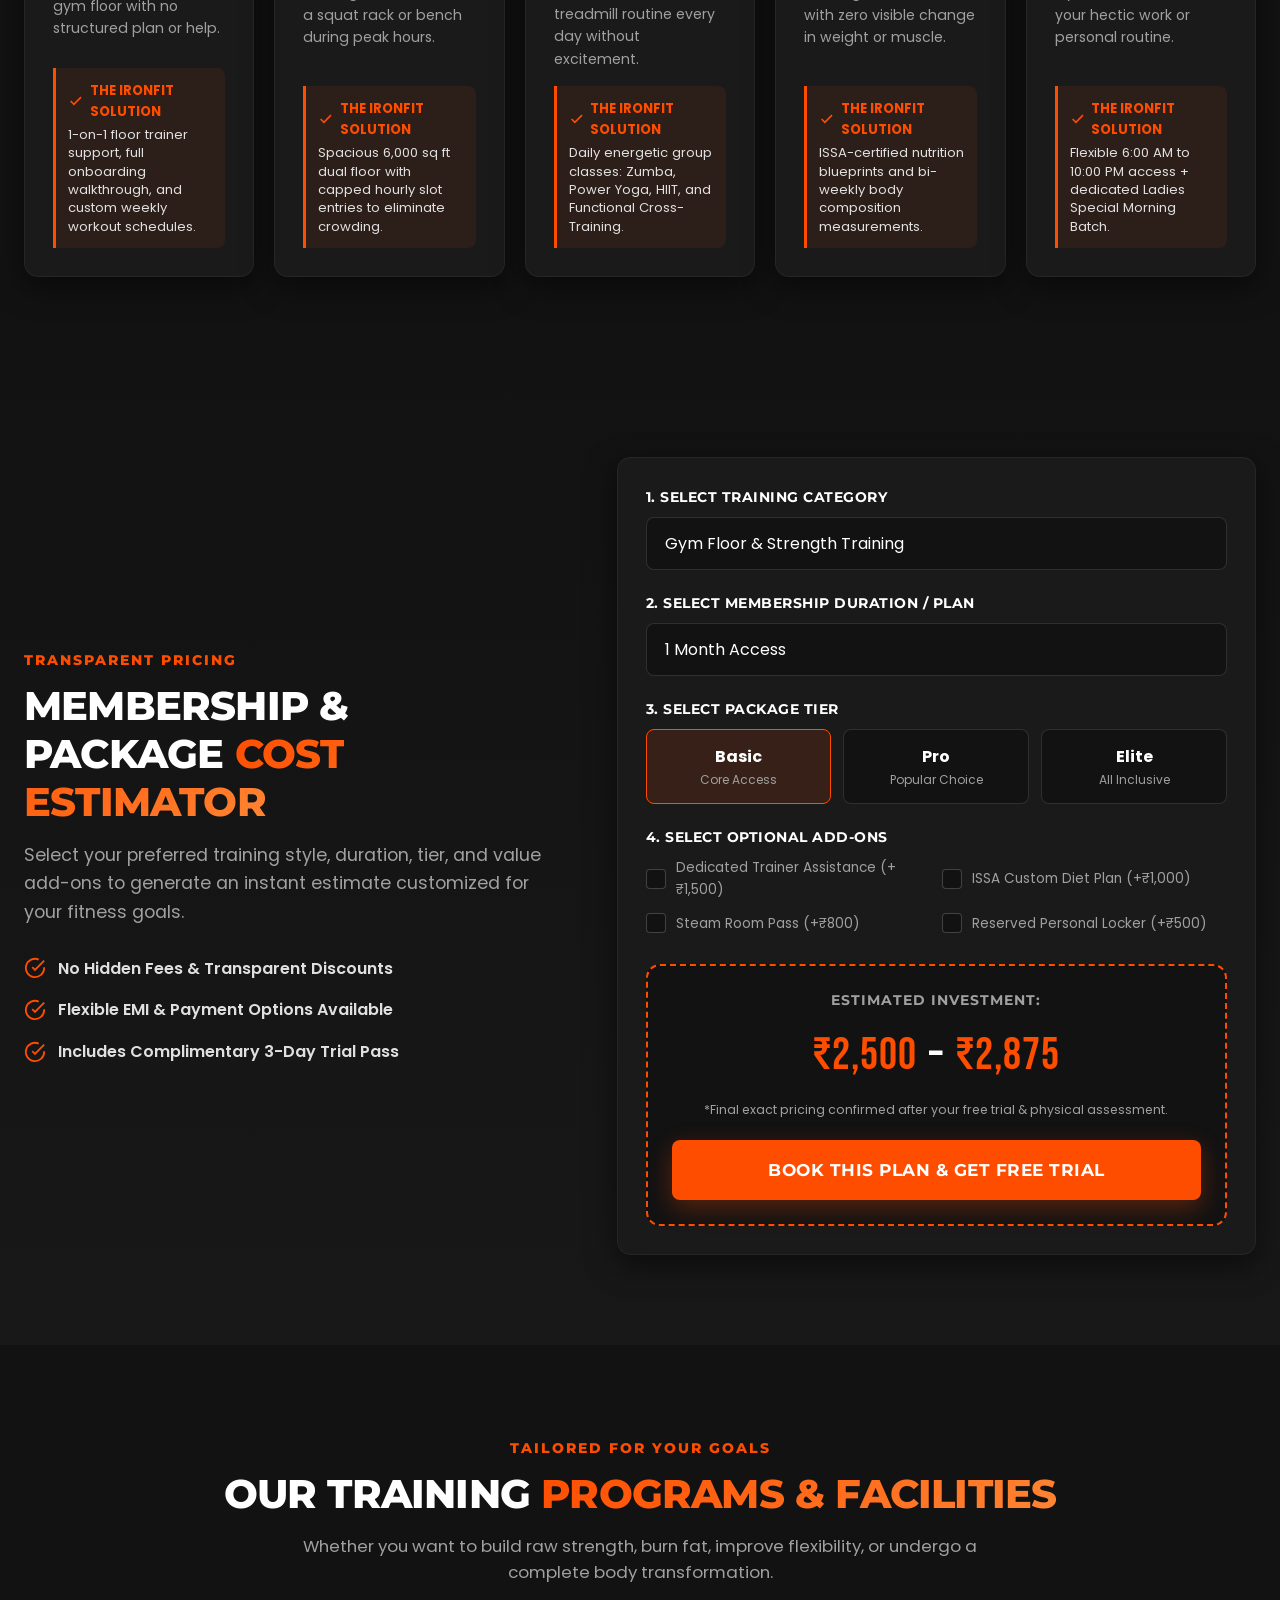
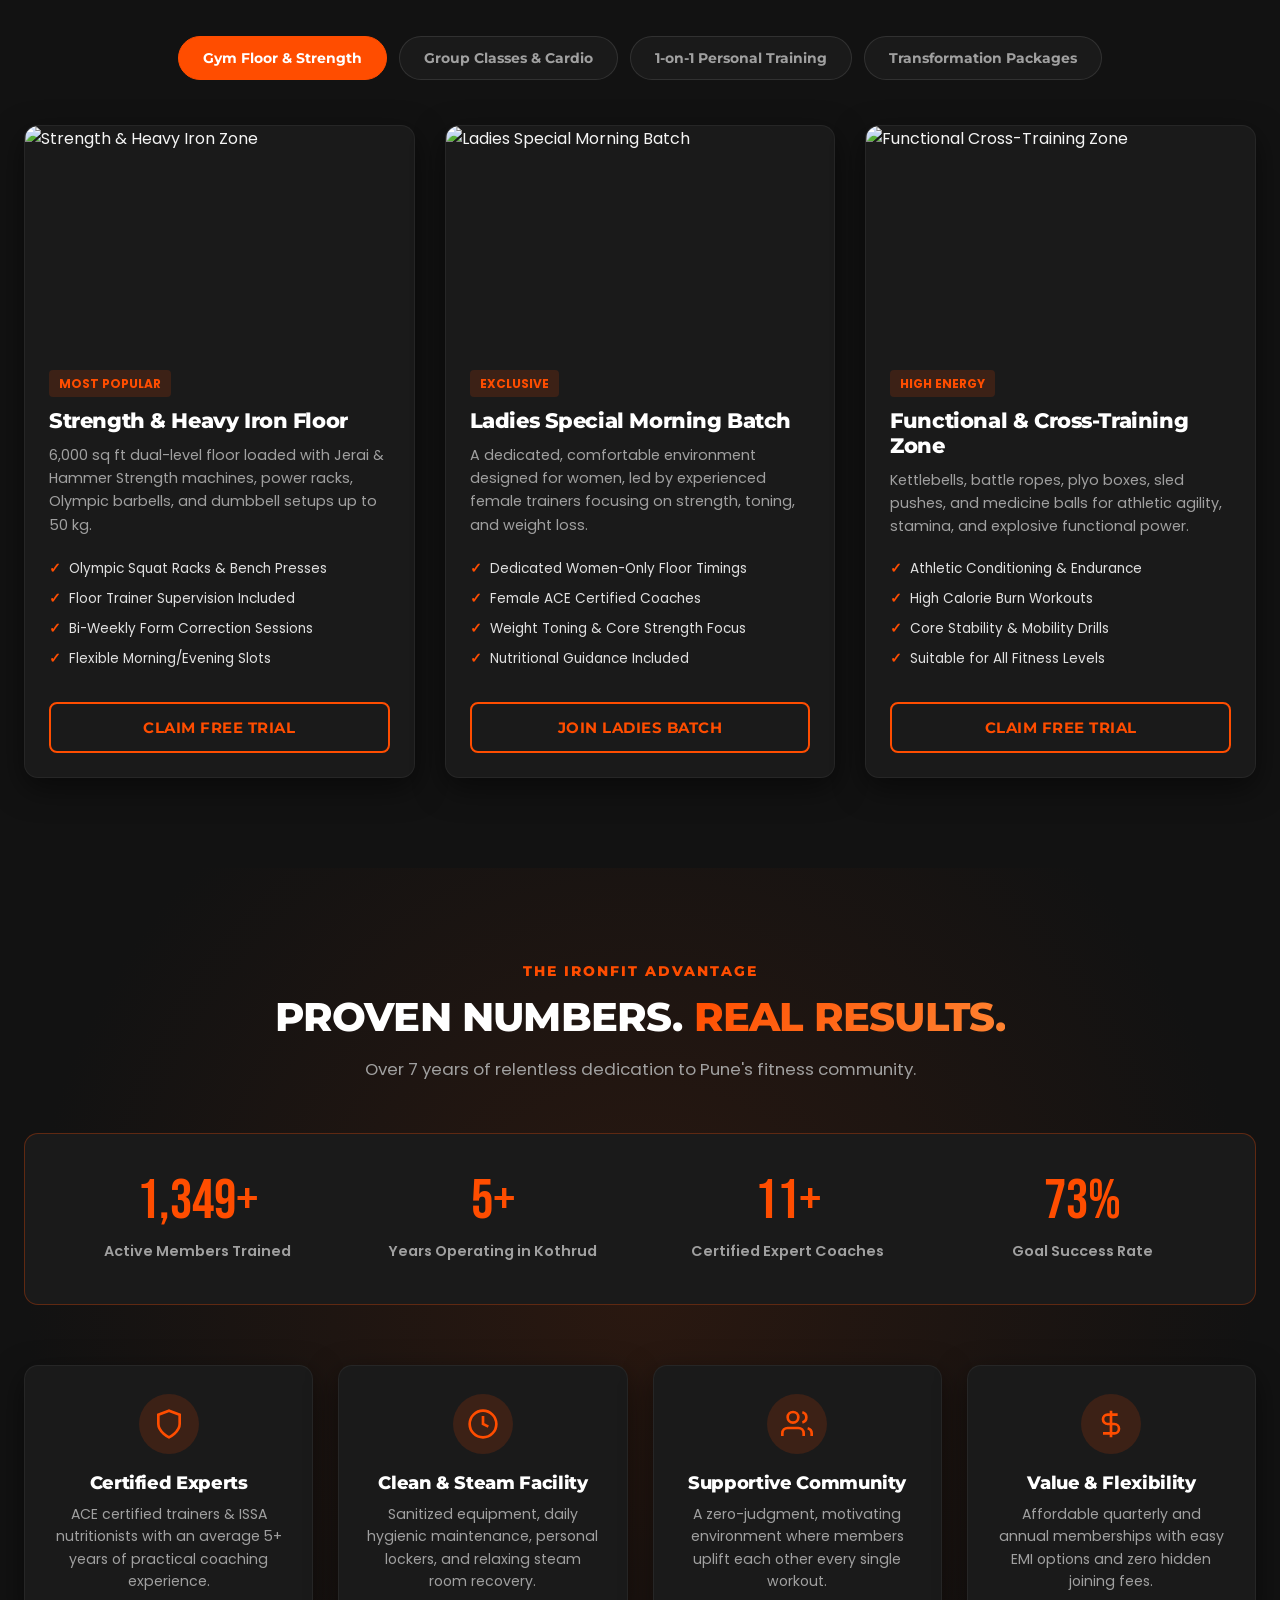
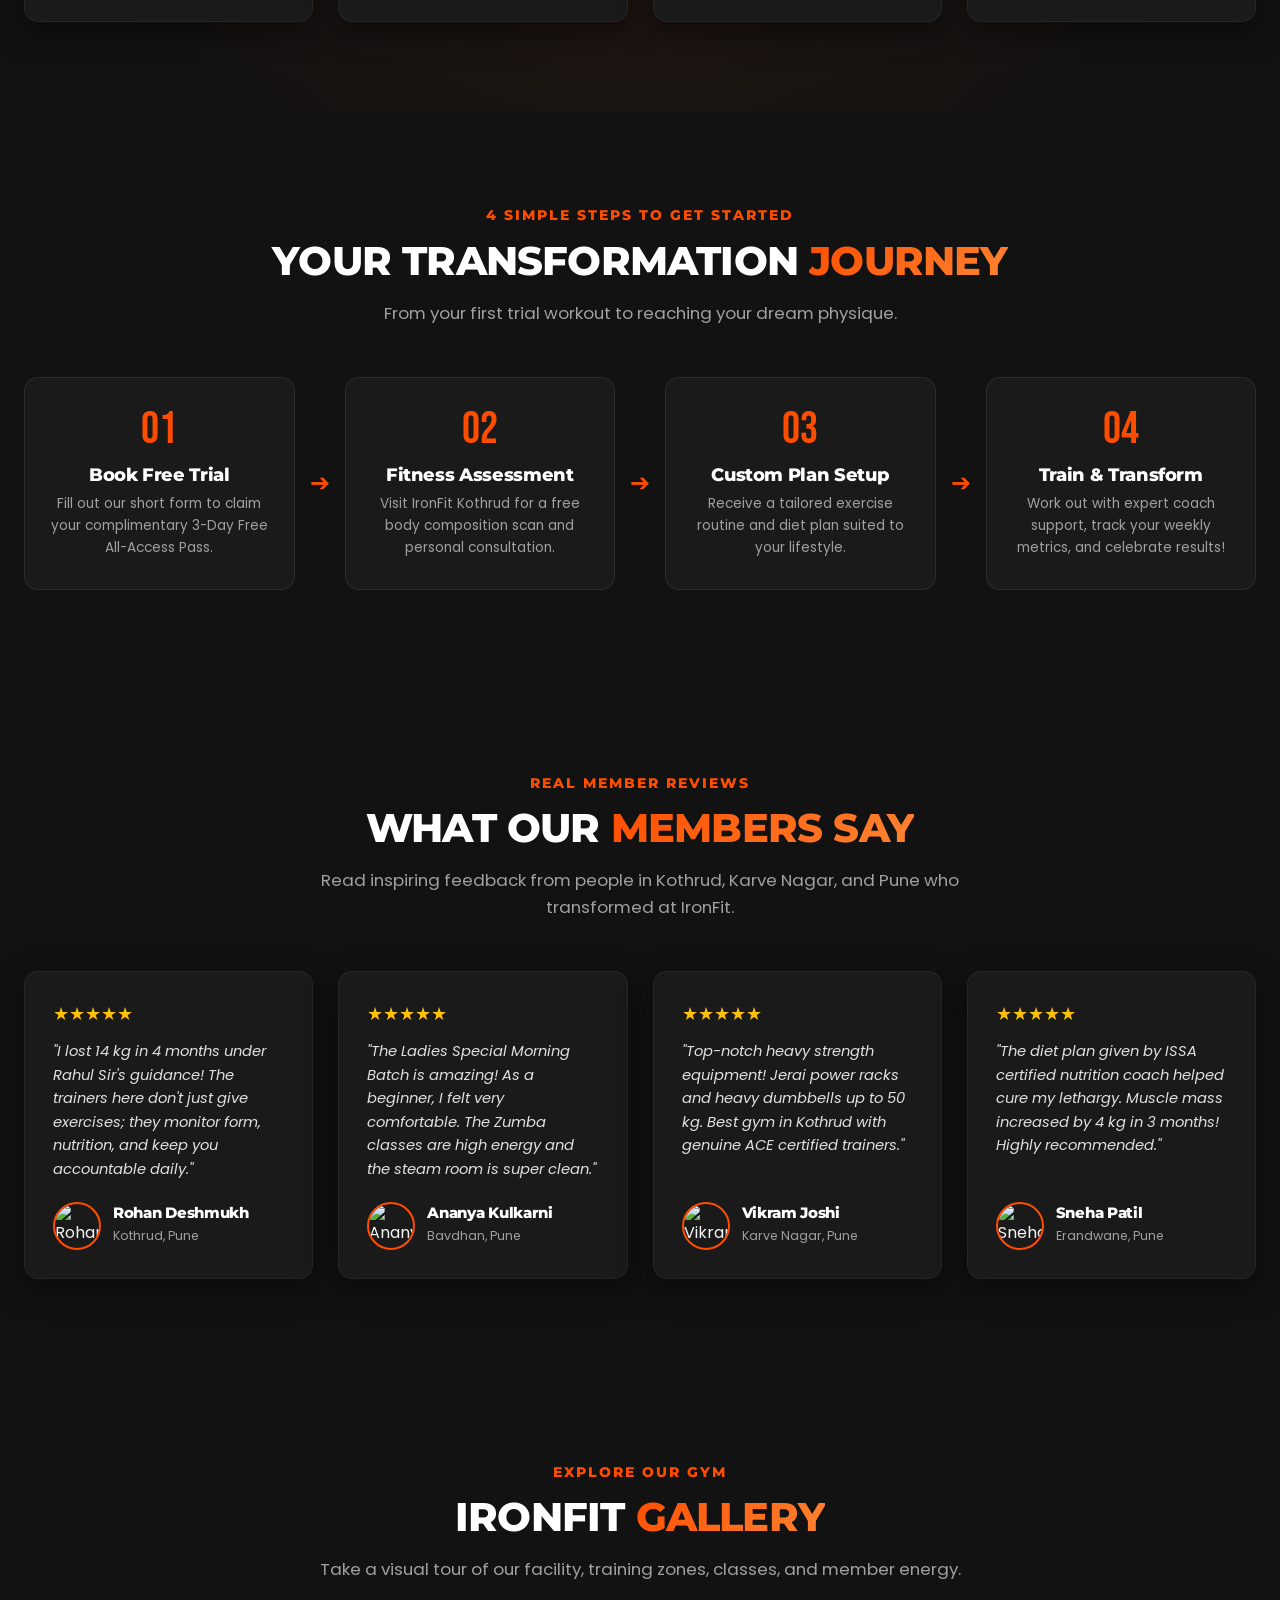
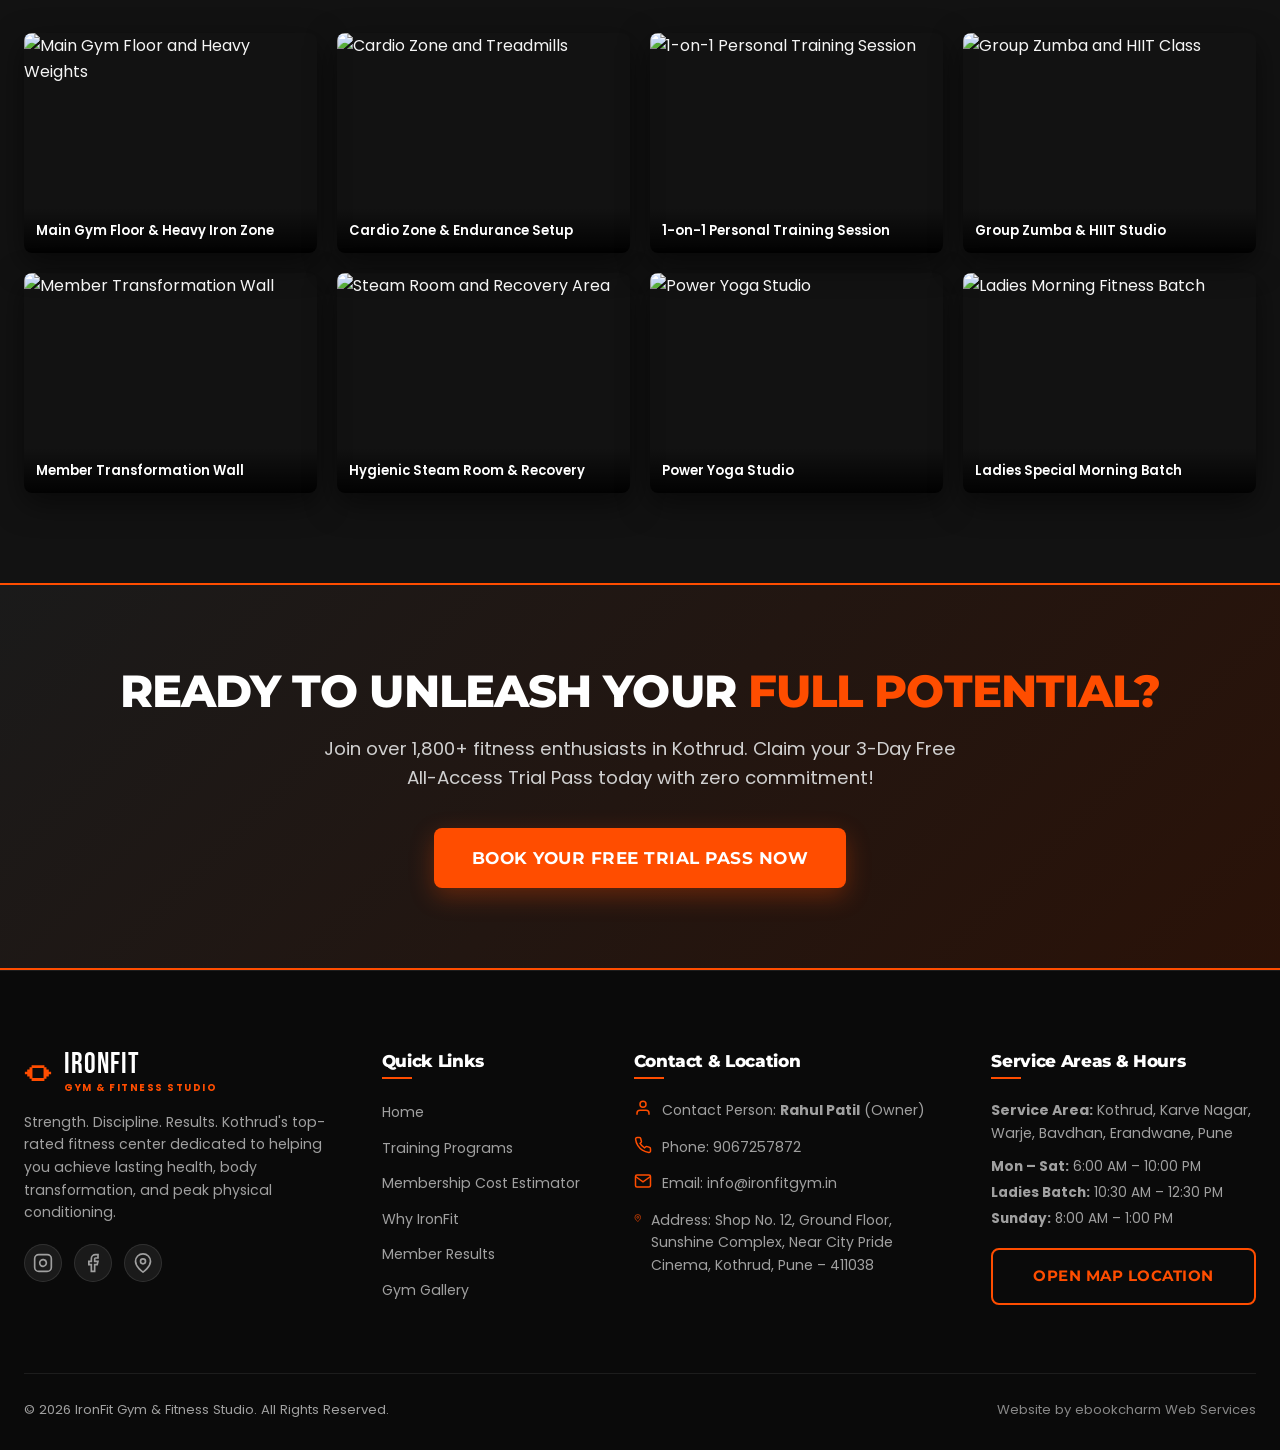
==== commit 41675777: "feat: update navigation and add FAQ functionality Expand the main navigation with links for free tri" ====
--- a/index.html
+++ b/index.html
@@ -83,7 +83,7 @@
 
             <div class="hero-visual">
                 <div class="hero-img-card">
-                    <img src="images/hero-training.webp" alt="IronFit Gym Floor and Strength Training" class="hero-img" width="700" height="550">
+                    <img src="https://placehold.co/700x550/1A1A1A/FF4D00?text=IronFit+Gym+Floor+%26+Strength+Zone" alt="IronFit Gym Floor and Strength Training" class="hero-img" width="700" height="550">
                     <div class="hero-floating-tag">
                         <div class="tag-icon">🔥</div>
                         <div class="tag-text">
@@ -293,7 +293,7 @@
                             <div class="result-price-display">
                                 <span class="currency">₹</span><span id="priceMinDisplay">2,500</span>
                                 <span class="range-sep">–</span>
-                                <span class="currency">₹</span><span id="priceMaxDisplay">2,875</span>
+                                <span class="currency">₹</span><span id="priceMaxDisplay">3,200</span>
                             </div>
                             <p class="result-disclaimer">*Final exact pricing confirmed after your free trial & physical assessment.</p>
 
@@ -329,7 +329,7 @@
                 <div class="tab-panel active" id="tab-strength">
                     <div class="grid grid-3">
                         <div class="card program-card">
-                            <img src="images/program-strength-floor.webp" alt="Strength & Heavy Iron Zone" class="program-img" width="600" height="400" loading="lazy">
+                            <img src="https://placehold.co/600x400/1A1A1A/FF4D00?text=Strength+%26+Heavy+Iron+Zone" alt="Strength & Heavy Iron Zone" class="program-img" width="600" height="400" loading="lazy">
                             <div class="program-body">
                                 <span class="program-badge">Most Popular</span>
                                 <h3>Strength & Heavy Iron Floor</h3>
@@ -338,7 +338,6 @@
                                     <li>Olympic Squat Racks & Bench Presses</li>
                                     <li>Floor Trainer Supervision Included</li>
                                     <li>Bi-Weekly Form Correction Sessions</li>
-                                    <li>Smith Machine & Cable Cross-Over Station</li>
                                     <li>Flexible Morning/Evening Slots</li>
                                 </ul>
                                 <button class="btn btn-outline btn-block btn-open-modal" data-program="Strength & Heavy Iron Floor">Claim Free Trial</button>
@@ -346,7 +345,7 @@
                         </div>
 
                         <div class="card program-card">
-                            <img src="images/program-ladies-batch.webp" alt="Ladies Special Morning Batch" class="program-img" width="600" height="400" loading="lazy">
+                            <img src="https://placehold.co/600x400/1A1A1A/FF4D00?text=Ladies+Special+Morning+Batch" alt="Ladies Special Morning Batch" class="program-img" width="600" height="400" loading="lazy">
                             <div class="program-body">
                                 <span class="program-badge">Exclusive</span>
                                 <h3>Ladies Special Morning Batch</h3>
@@ -362,7 +361,7 @@
                         </div>
 
                         <div class="card program-card">
-                            <img src="images/program-functional-training.webp" alt="Functional Cross-Training Zone" class="program-img" width="600" height="400" loading="lazy">
+                            <img src="https://placehold.co/600x400/1A1A1A/FF4D00?text=Functional+Cross-Training+Zone" alt="Functional Cross-Training Zone" class="program-img" width="600" height="400" loading="lazy">
                             <div class="program-body">
                                 <span class="program-badge">High Energy</span>
                                 <h3>Functional & Cross-Training Zone</h3>
@@ -383,7 +382,7 @@
                 <div class="tab-panel" id="tab-group">
                     <div class="grid grid-3">
                         <div class="card program-card">
-                            <img src="images/program-zumba.webp" alt="High Energy Zumba Fitness" class="program-img" width="600" height="400" loading="lazy">
+                            <img src="https://placehold.co/600x400/1A1A1A/FF4D00?text=High+Energy+Zumba+Fitness" alt="High Energy Zumba Fitness" class="program-img" width="600" height="400" loading="lazy">
                             <div class="program-body">
                                 <h3>High-Energy Zumba Classes</h3>
                                 <p>Dance off up to 600+ calories per session with upbeat Latin music, energetic choreography, and a supportive dance workout group.</p>
@@ -398,10 +397,10 @@
                         </div>
 
                         <div class="card program-card">
-                            <img src="images/program-yoga.webp" alt="Power Yoga and Flexibility" class="program-img" width="600" height="400" loading="lazy">
+                            <img src="https://placehold.co/600x400/1A1A1A/FF4D00?text=Power+Yoga+%26+Flexibility" alt="Power Yoga and Flexibility" class="program-img" width="600" height="400" loading="lazy">
                             <div class="program-body">
                                 <h3>Power Yoga & Flexibility</h3>
-                                <p>Master posture alignment, stress reduction, and deep core strengthening with our experienced yoga gurus.</p>
+                                <p>Master posture, posture alignment, stress reduction, and deep core strengthening with our experienced yoga gurus.</p>
                                 <ul class="program-features">
                                     <li>Joint Mobility & Flexibility</li>
                                     <li>Stress Relief & Breathing Control</li>
@@ -413,7 +412,7 @@
                         </div>
 
                         <div class="card program-card">
-                            <img src="images/program-cardio-hiit.webp" alt="Cardio Zone and HIIT Burn" class="program-img" width="600" height="400" loading="lazy">
+                            <img src="https://placehold.co/600x400/1A1A1A/FF4D00?text=Cardio+Zone+%26+HIIT+Burn" alt="Cardio Zone and HIIT Burn" class="program-img" width="600" height="400" loading="lazy">
                             <div class="program-body">
                                 <h3>Cardio Zone & HIIT Blast</h3>
                                 <p>Commercial treadmills, elliptical cross-trainers, spin bikes, and rowers synced with heart-rate monitoring for maximum endurance.</p>
@@ -433,13 +432,13 @@
                 <div class="tab-panel" id="tab-pt">
                     <div class="grid grid-3">
                         <div class="card program-card">
-                            <img src="images/program-personal-training.webp" alt="1-on-1 Personal Coaching" class="program-img" width="600" height="400" loading="lazy">
+                            <img src="https://placehold.co/600x400/1A1A1A/FF4D00?text=1-on-1+ACE+Personal+Coaching" alt="1-on-1 Personal Coaching" class="program-img" width="600" height="400" loading="lazy">
                             <div class="program-body">
                                 <span class="program-badge">1-on-1 Elite</span>
                                 <h3>ACE Certified Personal Training</h3>
                                 <p>Direct 1-on-1 supervision from Rahul Patil and elite trainers with 5+ years experience. Accelerated progress with custom programming.</p>
                                 <ul class="program-features">
-                                    <li>Dedicated Personal Coach</li>
+                                    <li>Dedicated Dedicated Personal Coach</li>
                                     <li>Customized Daily Workout Plan</li>
                                     <li>Strict Form & Injury Prevention</li>
                                     <li>3x Faster Results Guarantee</li>
@@ -449,7 +448,7 @@
                         </div>
 
                         <div class="card program-card">
-                            <img src="images/program-diet-consultation.webp" alt="Diet and ISSA Nutrition Consultation" class="program-img" width="600" height="400" loading="lazy">
+                            <img src="https://placehold.co/600x400/1A1A1A/FF4D00?text=Diet+%26+ISSA+Nutrition+Consultation" alt="Diet and ISSA Nutrition Consultation" class="program-img" width="600" height="400" loading="lazy">
                             <div class="program-body">
                                 <h3>Diet Consultation & Nutrition Plans</h3>
                                 <p>Customized macros, meal plans tailored to Indian diets (vegetarian/non-vegetarian), macronutrient split, and sustainable habits.</p>
@@ -464,7 +463,7 @@
                         </div>
 
                         <div class="card program-card">
-                            <img src="images/program-progress-tracker.webp" alt="Online Progress and App Tracking" class="program-img" width="600" height="400" loading="lazy">
+                            <img src="https://placehold.co/600x400/1A1A1A/FF4D00?text=Online+Progress+%26+App+Tracking" alt="Online Progress and App Tracking" class="program-img" width="600" height="400" loading="lazy">
                             <div class="program-body">
                                 <h3>Online Progress & Habit Tracker</h3>
                                 <p>Track your daily workouts, weight logs, body measurements, and calorie intake directly from your mobile device with coach feedback.</p>
@@ -484,7 +483,7 @@
                 <div class="tab-panel" id="tab-transformation">
                     <div class="grid grid-2">
                         <div class="card program-card featured-transform-card">
-                            <img src="images/program-90day-challenge.webp" alt="90-Day Fat Loss & Toning Challenge" class="program-img" width="700" height="400" loading="lazy">
+                            <img src="https://placehold.co/700x400/1A1A1A/FF4D00?text=90-Day+Fat+Loss+%26+Toning+Challenge" alt="90-Day Fat Loss & Toning Challenge" class="program-img" width="700" height="400" loading="lazy">
                             <div class="program-body">
                                 <span class="program-badge">Flagship Challenge</span>
                                 <h3>90-Day Fat Loss & Recomposition Challenge</h3>
@@ -500,7 +499,7 @@
                         </div>
 
                         <div class="card program-card featured-transform-card">
-                            <img src="images/program-180day-transformation.webp" alt="180-Day Muscle Building Beast Plan" class="program-img" width="700" height="400" loading="lazy">
+                            <img src="https://placehold.co/700x400/1A1A1A/FF4D00?text=180-Day+Muscle+Building+Beast+Plan" alt="180-Day Muscle Building Beast Plan" class="program-img" width="700" height="400" loading="lazy">
                             <div class="program-body">
                                 <span class="program-badge">Maximum Gain</span>
                                 <h3>180-Day Muscle & Strength Transformation</h3>
@@ -660,7 +659,7 @@
                         "I lost 14 kg in 4 months under Rahul Sir's guidance! The trainers here don't just give exercises; they monitor form, nutrition, and keep you accountable daily."
                     </p>
                     <div class="testimonial-author">
-                        <img src="images/testimonial-rohan.webp" alt="Rohan Deshmukh" class="testimonial-img" width="100" height="100" loading="lazy">
+                        <img src="https://placehold.co/100x100/2E2E2E/FF4D00?text=Rohan" alt="Rohan Deshmukh" class="testimonial-img" width="100" height="100" loading="lazy">
                         <div class="author-info">
                             <h5>Rohan Deshmukh</h5>
                             <span>Kothrud, Pune</span>
@@ -674,7 +673,7 @@
                         "The Ladies Special Morning Batch is amazing! As a beginner, I felt very comfortable. The Zumba classes are high energy and the steam room is super clean."
                     </p>
                     <div class="testimonial-author">
-                        <img src="images/testimonial-ananya.webp" alt="Ananya Kulkarni" class="testimonial-img" width="100" height="100" loading="lazy">
+                        <img src="https://placehold.co/100x100/2E2E2E/FF4D00?text=Ananya" alt="Ananya Kulkarni" class="testimonial-img" width="100" height="100" loading="lazy">
                         <div class="author-info">
                             <h5>Ananya Kulkarni</h5>
                             <span>Bavdhan, Pune</span>
@@ -688,7 +687,7 @@
                         "Top-notch heavy strength equipment! Jerai power racks and heavy dumbbells up to 50 kg. Best gym in Kothrud with genuine ACE certified trainers."
                     </p>
                     <div class="testimonial-author">
-                        <img src="images/testimonial-vikram.webp" alt="Vikram Joshi" class="testimonial-img" width="100" height="100" loading="lazy">
+                        <img src="https://placehold.co/100x100/2E2E2E/FF4D00?text=Vikram" alt="Vikram Joshi" class="testimonial-img" width="100" height="100" loading="lazy">
                         <div class="author-info">
                             <h5>Vikram Joshi</h5>
                             <span>Karve Nagar, Pune</span>
@@ -702,7 +701,7 @@
                         "The diet plan given by ISSA certified nutrition coach helped cure my lethargy. Muscle mass increased by 4 kg in 3 months! Highly recommended."
                     </p>
                     <div class="testimonial-author">
-                        <img src="images/testimonial-sneha.webp" alt="Sneha Patil" class="testimonial-img" width="100" height="100" loading="lazy">
+                        <img src="https://placehold.co/100x100/2E2E2E/FF4D00?text=Sneha" alt="Sneha Patil" class="testimonial-img" width="100" height="100" loading="lazy">
                         <div class="author-info">
                             <h5>Sneha Patil</h5>
                             <span>Erandwane, Pune</span>
@@ -724,35 +723,35 @@
 
             <div class="gallery-grid">
                 <div class="gallery-item">
-                    <img src="images/gallery-gym-floor.webp" alt="Main Gym Floor and Heavy Weights" class="gallery-img" width="600" height="400" loading="lazy">
+                    <img src="https://placehold.co/600x400/1A1A1A/FF4D00?text=Main+Gym+Floor+%26+Weights" alt="Main Gym Floor and Heavy Weights" class="gallery-img" width="600" height="400" loading="lazy">
                     <div class="gallery-caption">Main Gym Floor & Heavy Iron Zone</div>
                 </div>
                 <div class="gallery-item">
-                    <img src="images/gallery-cardio-zone.webp" alt="Cardio Zone and Treadmills" class="gallery-img" width="600" height="400" loading="lazy">
+                    <img src="https://placehold.co/600x400/1A1A1A/FF4D00?text=Cardio+Zone+%26+Treadmills" alt="Cardio Zone and Treadmills" class="gallery-img" width="600" height="400" loading="lazy">
                     <div class="gallery-caption">Cardio Zone & Endurance Setup</div>
                 </div>
                 <div class="gallery-item">
-                    <img src="images/gallery-personal-training.webp" alt="1-on-1 Personal Training Session" class="gallery-img" width="600" height="400" loading="lazy">
+                    <img src="https://placehold.co/600x400/1A1A1A/FF4D00?text=1-on-1+Personal+Training" alt="1-on-1 Personal Training Session" class="gallery-img" width="600" height="400" loading="lazy">
                     <div class="gallery-caption">1-on-1 Personal Training Session</div>
                 </div>
                 <div class="gallery-item">
-                    <img src="images/gallery-zumba-hiit.webp" alt="Group Zumba and HIIT Class" class="gallery-img" width="600" height="400" loading="lazy">
+                    <img src="https://placehold.co/600x400/1A1A1A/FF4D00?text=Group+Zumba+%26+HIIT+Class" alt="Group Zumba and HIIT Class" class="gallery-img" width="600" height="400" loading="lazy">
                     <div class="gallery-caption">Group Zumba & HIIT Studio</div>
                 </div>
                 <div class="gallery-item">
-                    <img src="images/gallery-transformation-wall.webp" alt="Member Transformation Wall" class="gallery-img" width="600" height="400" loading="lazy">
+                    <img src="https://placehold.co/600x400/1A1A1A/FF4D00?text=Member+Transformation+Wall" alt="Member Transformation Wall" class="gallery-img" width="600" height="400" loading="lazy">
                     <div class="gallery-caption">Member Transformation Wall</div>
                 </div>
                 <div class="gallery-item">
-                    <img src="images/gallery-steam-room.webp" alt="Steam Room and Recovery Area" class="gallery-img" width="600" height="400" loading="lazy">
+                    <img src="https://placehold.co/600x400/1A1A1A/FF4D00?text=Steam+Room+%26+Recovery" alt="Steam Room and Recovery Area" class="gallery-img" width="600" height="400" loading="lazy">
                     <div class="gallery-caption">Hygienic Steam Room & Recovery</div>
                 </div>
                 <div class="gallery-item">
-                    <img src="images/gallery-yoga-studio.webp" alt="Power Yoga Studio" class="gallery-img" width="600" height="400" loading="lazy">
+                    <img src="https://placehold.co/600x400/1A1A1A/FF4D00?text=Power+Yoga+Studio" alt="Power Yoga Studio" class="gallery-img" width="600" height="400" loading="lazy">
                     <div class="gallery-caption">Power Yoga Studio</div>
                 </div>
                 <div class="gallery-item">
-                    <img src="images/gallery-ladies-batch.webp" alt="Ladies Morning Fitness Batch" class="gallery-img" width="600" height="400" loading="lazy">
+                    <img src="https://placehold.co/600x400/1A1A1A/FF4D00?text=Ladies+Morning+Batch" alt="Ladies Morning Fitness Batch" class="gallery-img" width="600" height="400" loading="lazy">
                     <div class="gallery-caption">Ladies Special Morning Batch</div>
                 </div>
             </div>
--- a/style.css
+++ b/style.css
@@ -605,7 +605,7 @@
 
 select.form-control {
     appearance: none;
-    background-image: url("data:image/svg+xml,%3Csvg xmlns='http://www.w3.org/2000/svg' width='16' height='16' viewBox='0 0 24 24' fill='none' stroke='%23FF4D00' stroke-width='2.5'%3E%3Cpolyline points='6 9 12 15 18 9'%3E%3C/polyline%3E%3C/svg%3E");
+    background-image: url("data:image/svg+xml,%3Csvg xmlns='http://www.w3.org/2000/svg' width='16' height='16' viewBox='0 0 24 24' fill='none' stroke='%25FF4D00' stroke-width='2.5'%3E%3Cpolyline points='6 9 12 15 18 9'%3E%3C/polyline%3E%3C/svg%3E");
     background-repeat: no-repeat;
     background-position: right 18px center;
     padding-right: 45px;
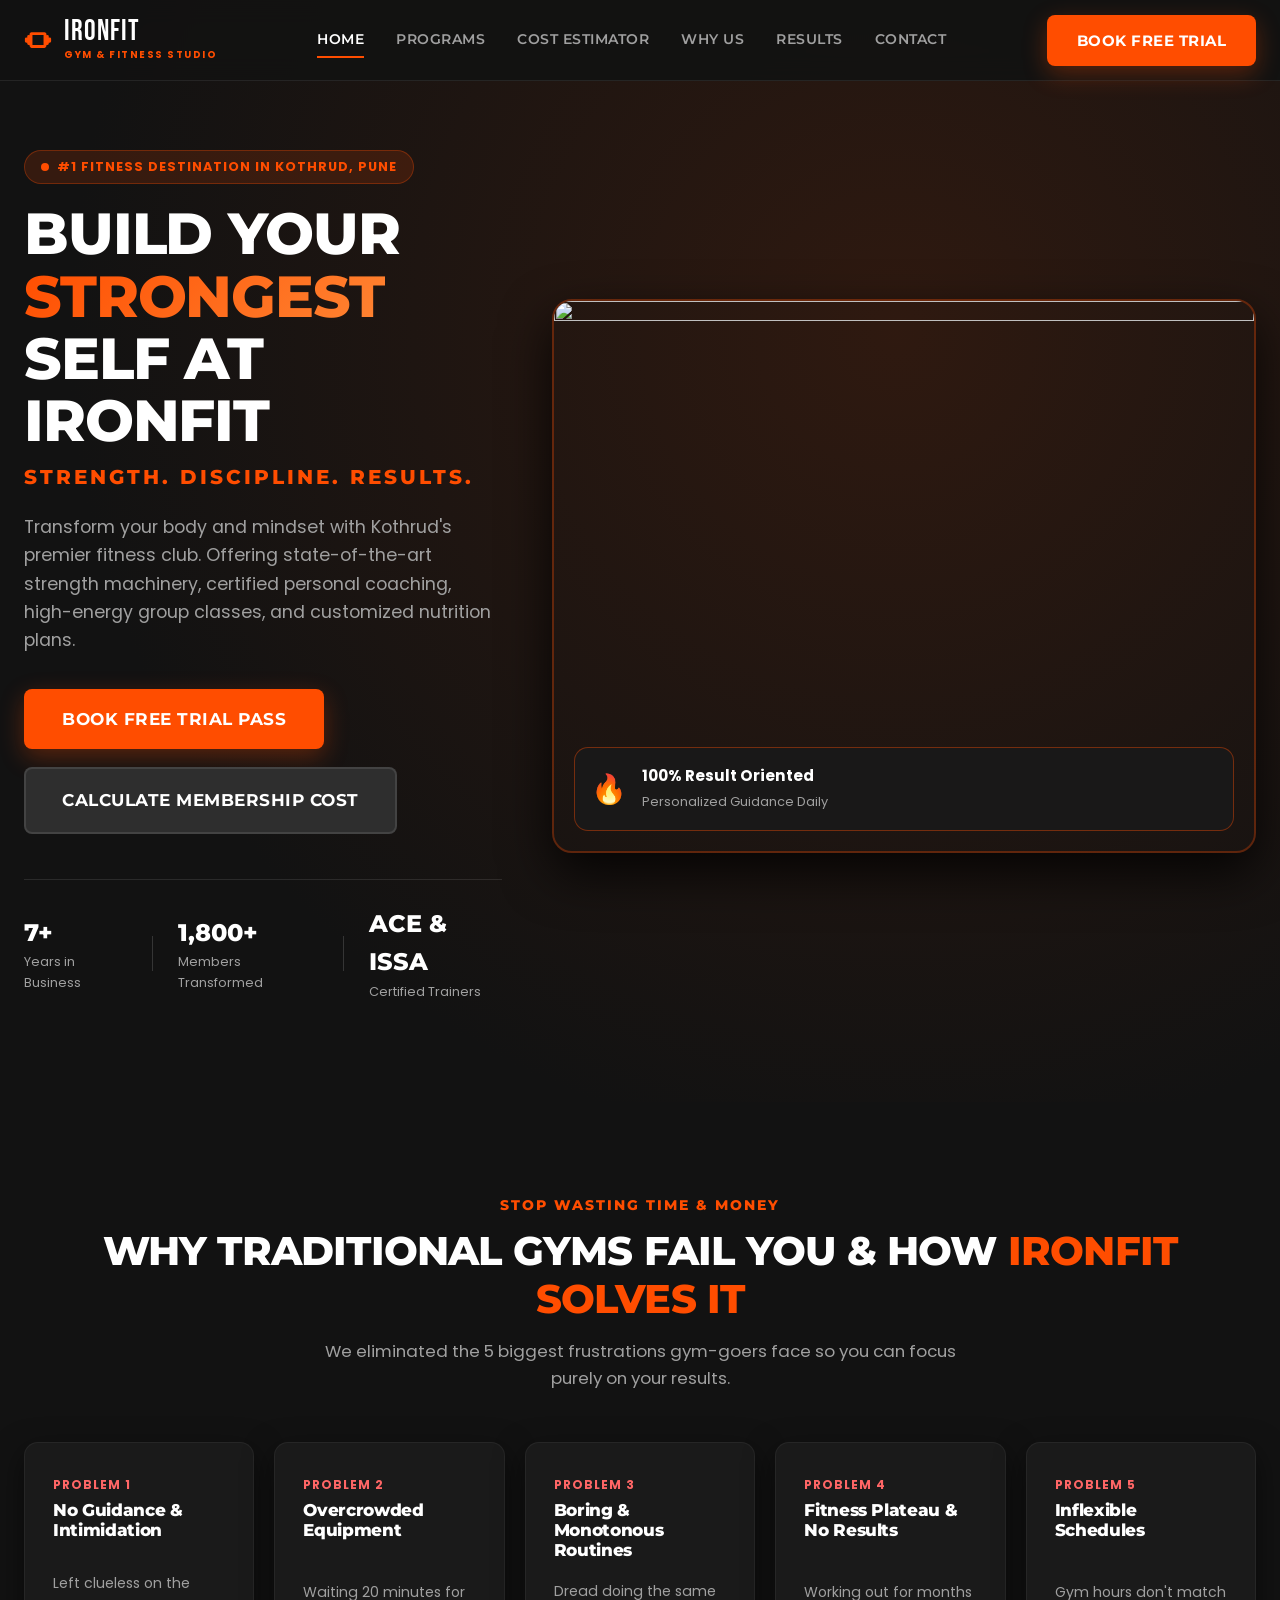
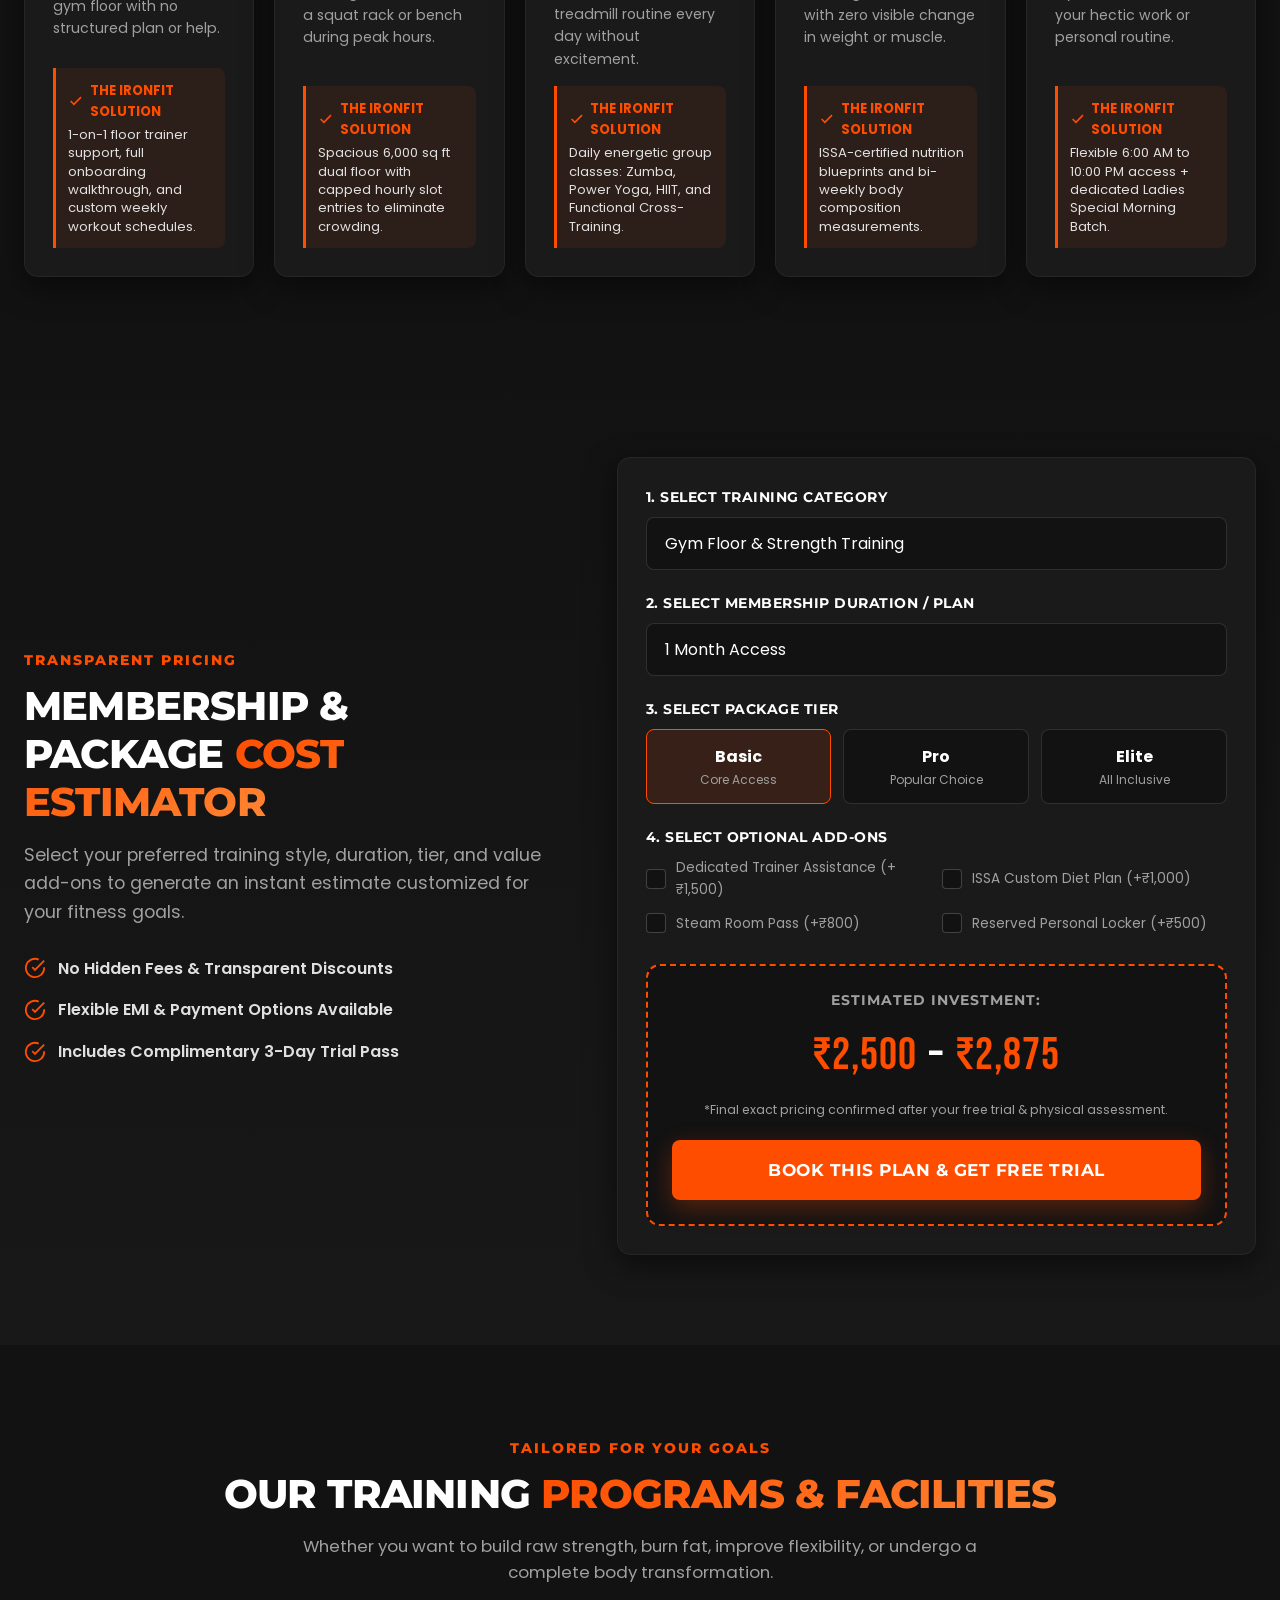
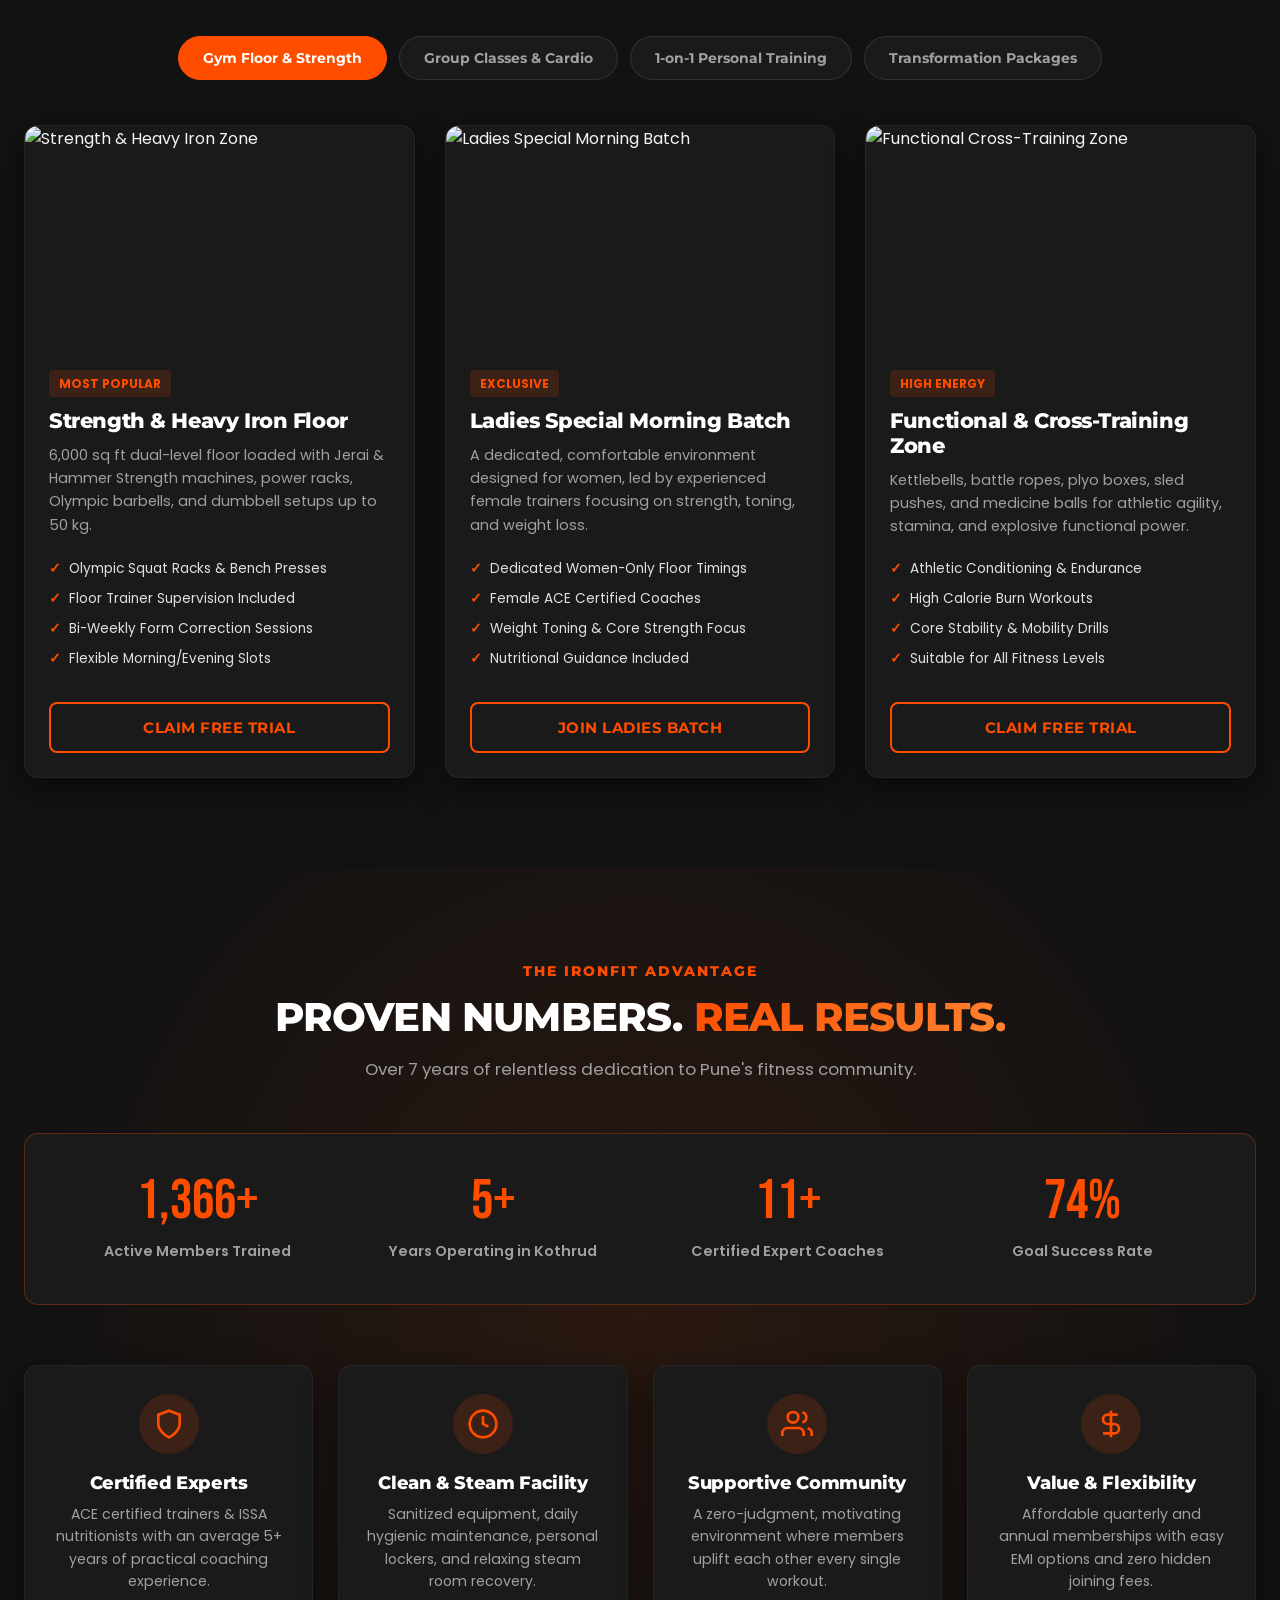
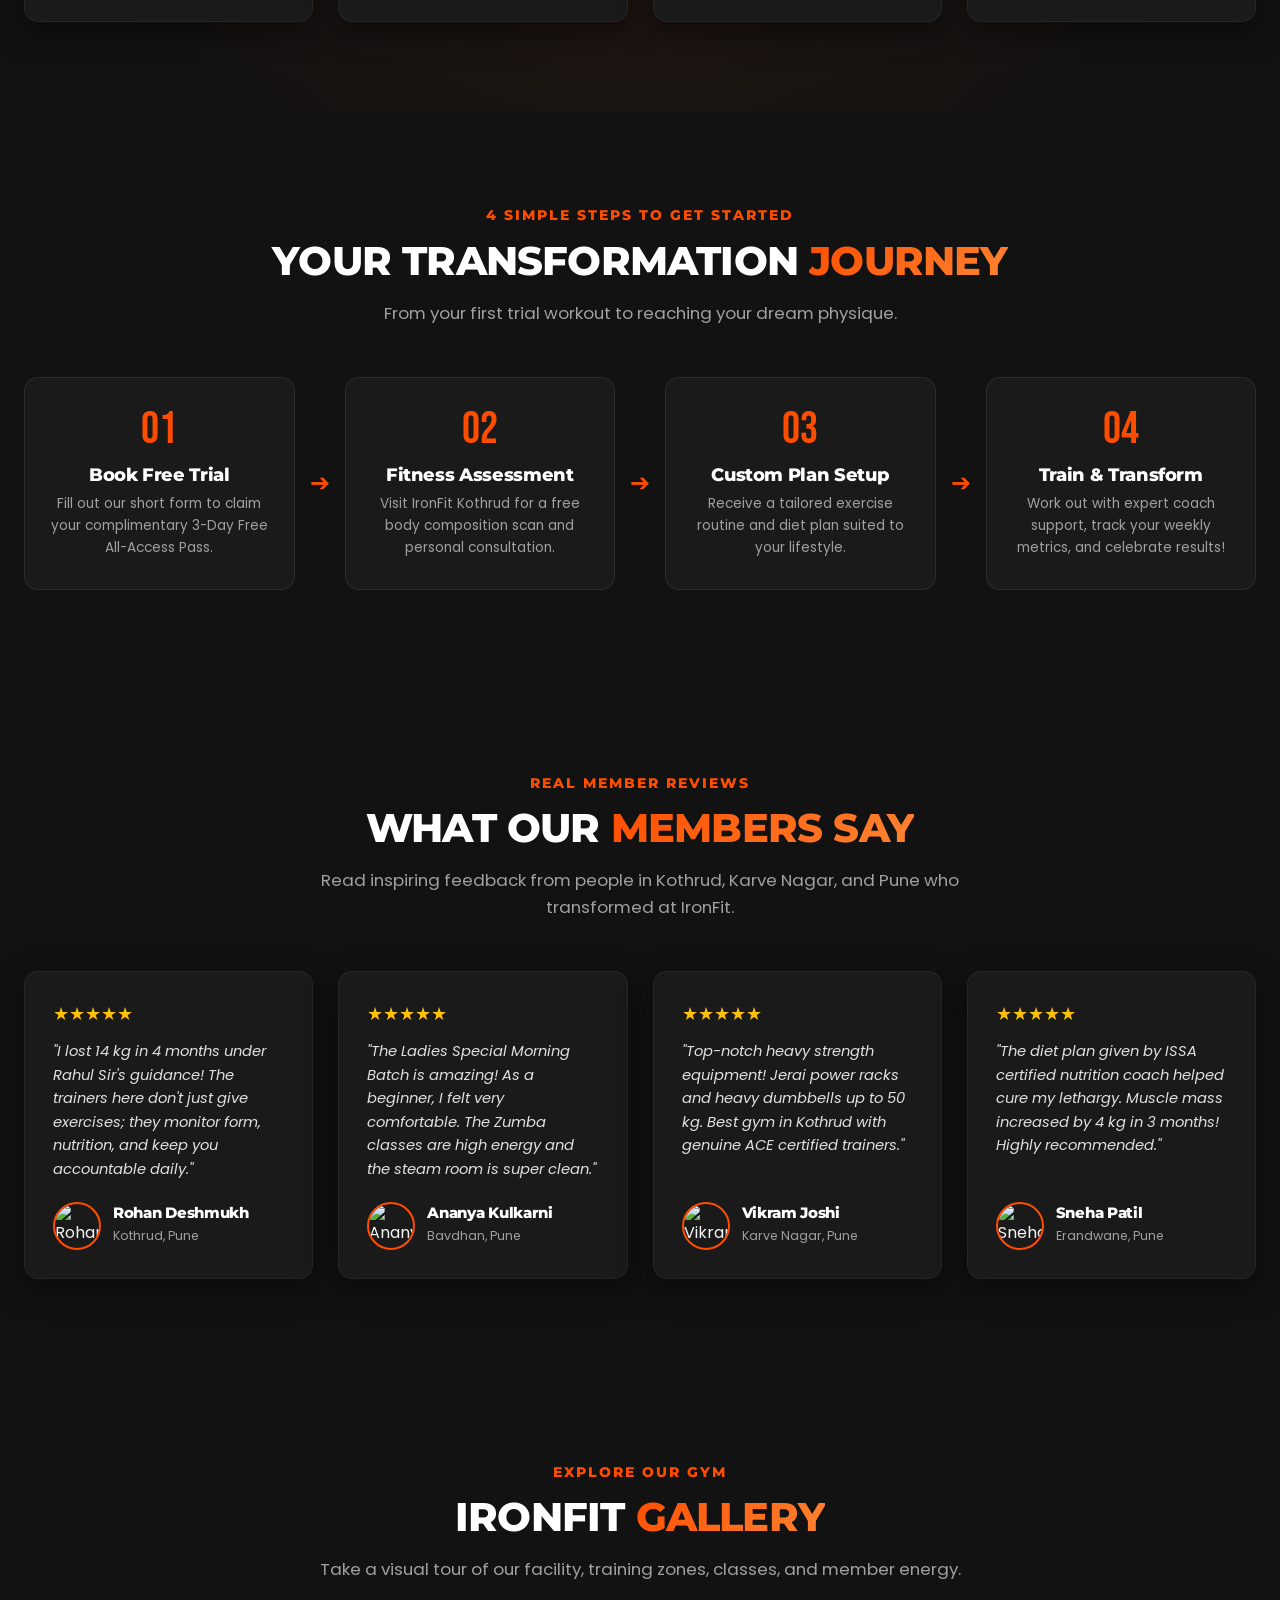
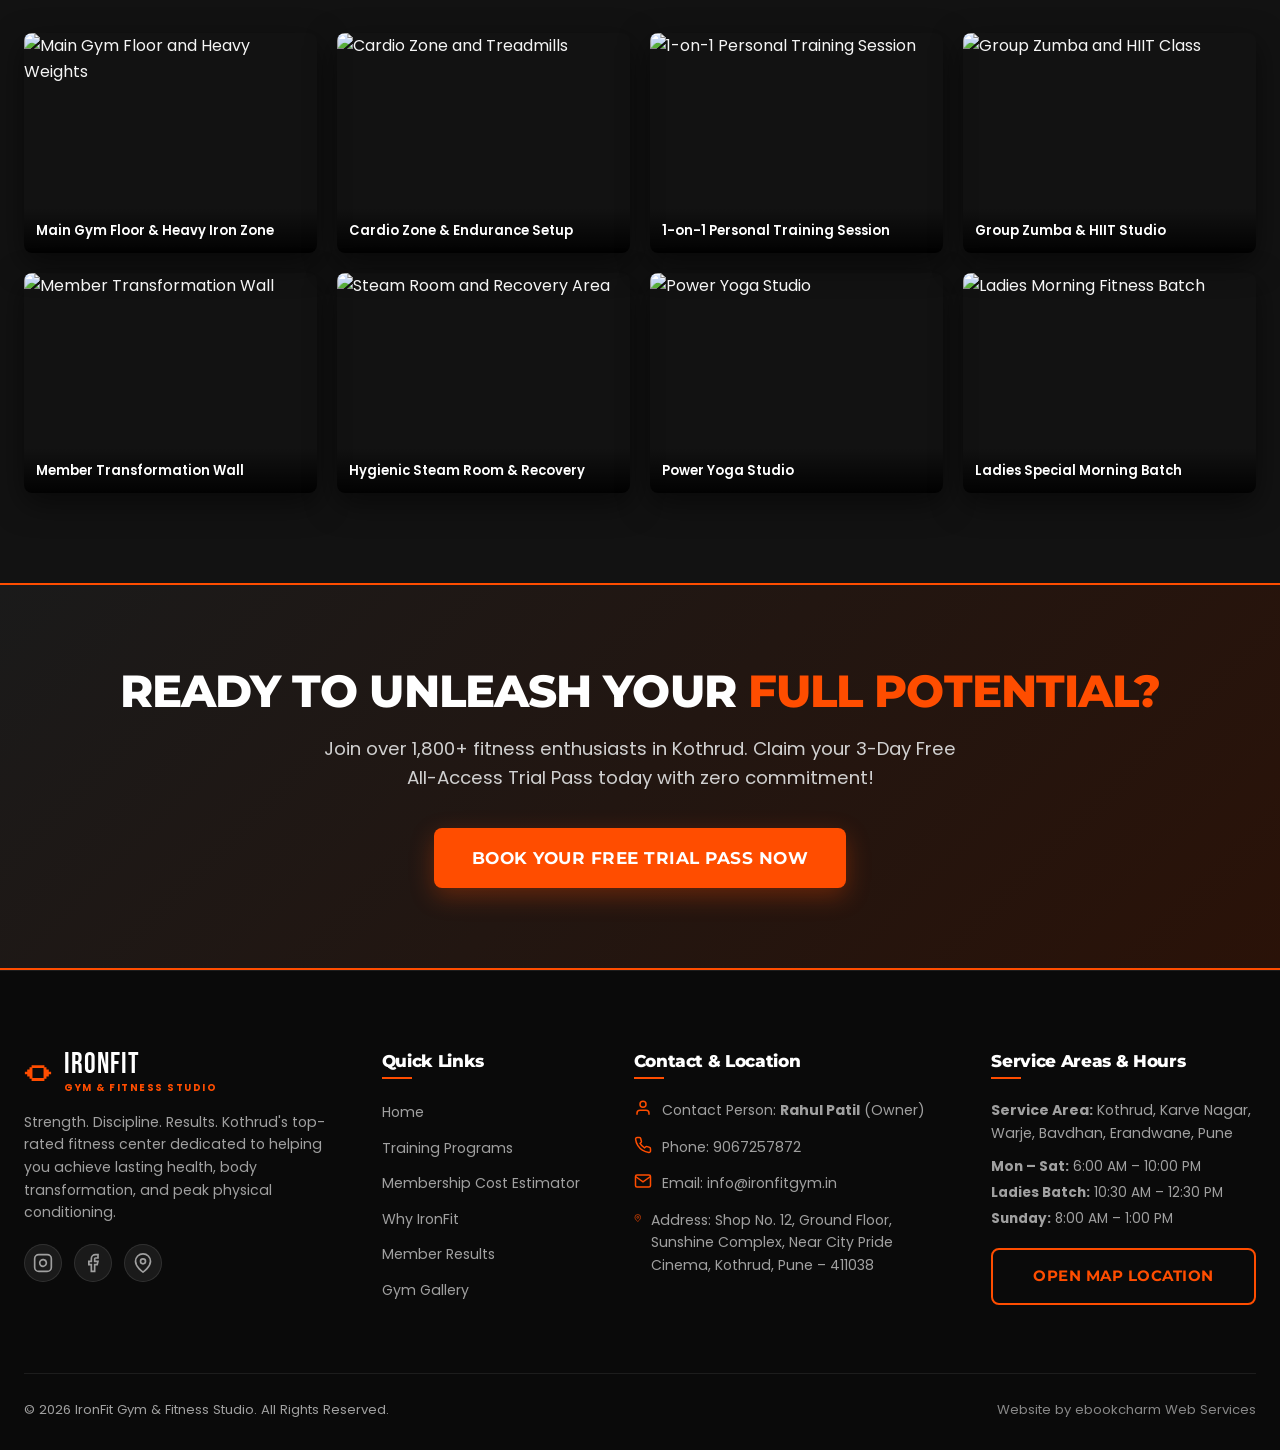
==== commit 23b887bd: "Change hero image source to local file Updated image source for hero section." ====
--- a/index.html
+++ b/index.html
@@ -83,7 +83,7 @@
 
             <div class="hero-visual">
                 <div class="hero-img-card">
-                    <img src="https://placehold.co/700x550/1A1A1A/FF4D00?text=IronFit+Gym+Floor+%26+Strength+Zone" alt="IronFit Gym Floor and Strength Training" class="hero-img" width="700" height="550">
+                    <img src="images/hero-training.webp alt="IronFit Gym Floor and Strength Training" class="hero-img" width="700" height="550">
                     <div class="hero-floating-tag">
                         <div class="tag-icon">🔥</div>
                         <div class="tag-text">
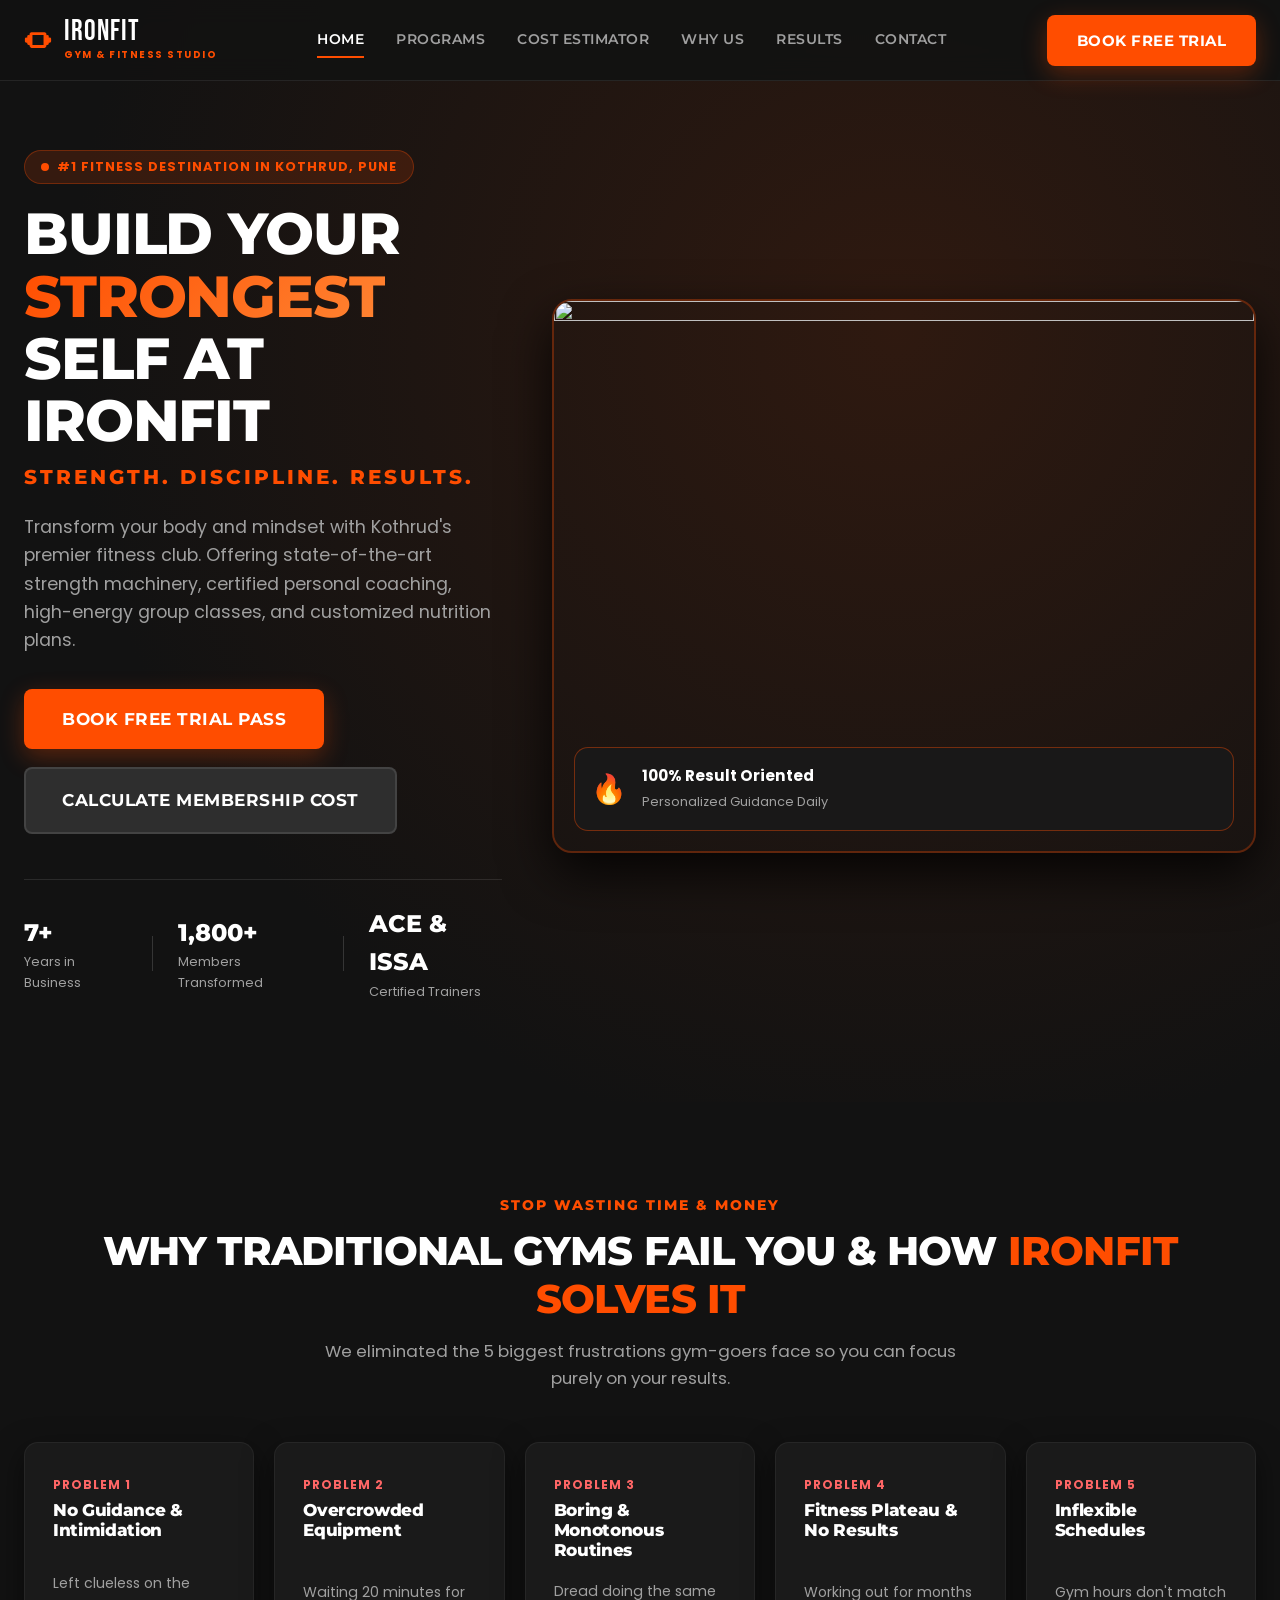
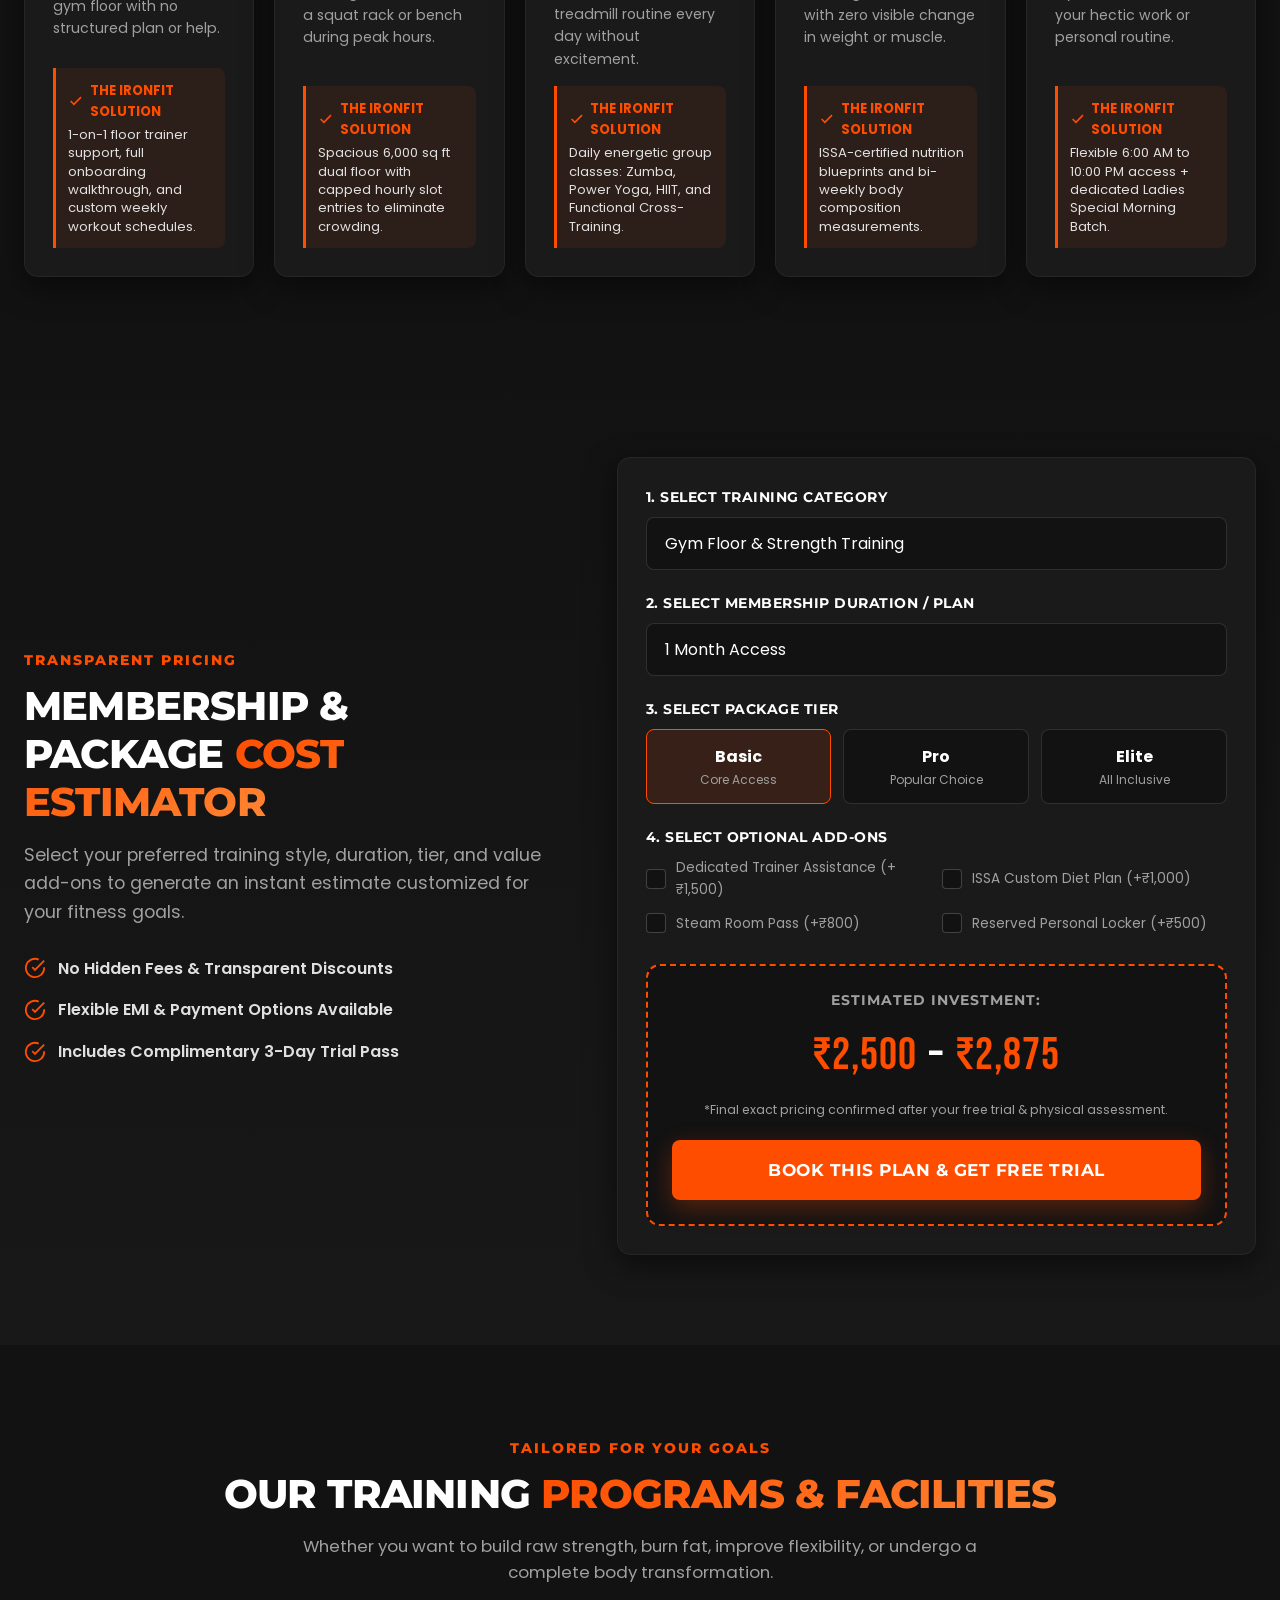
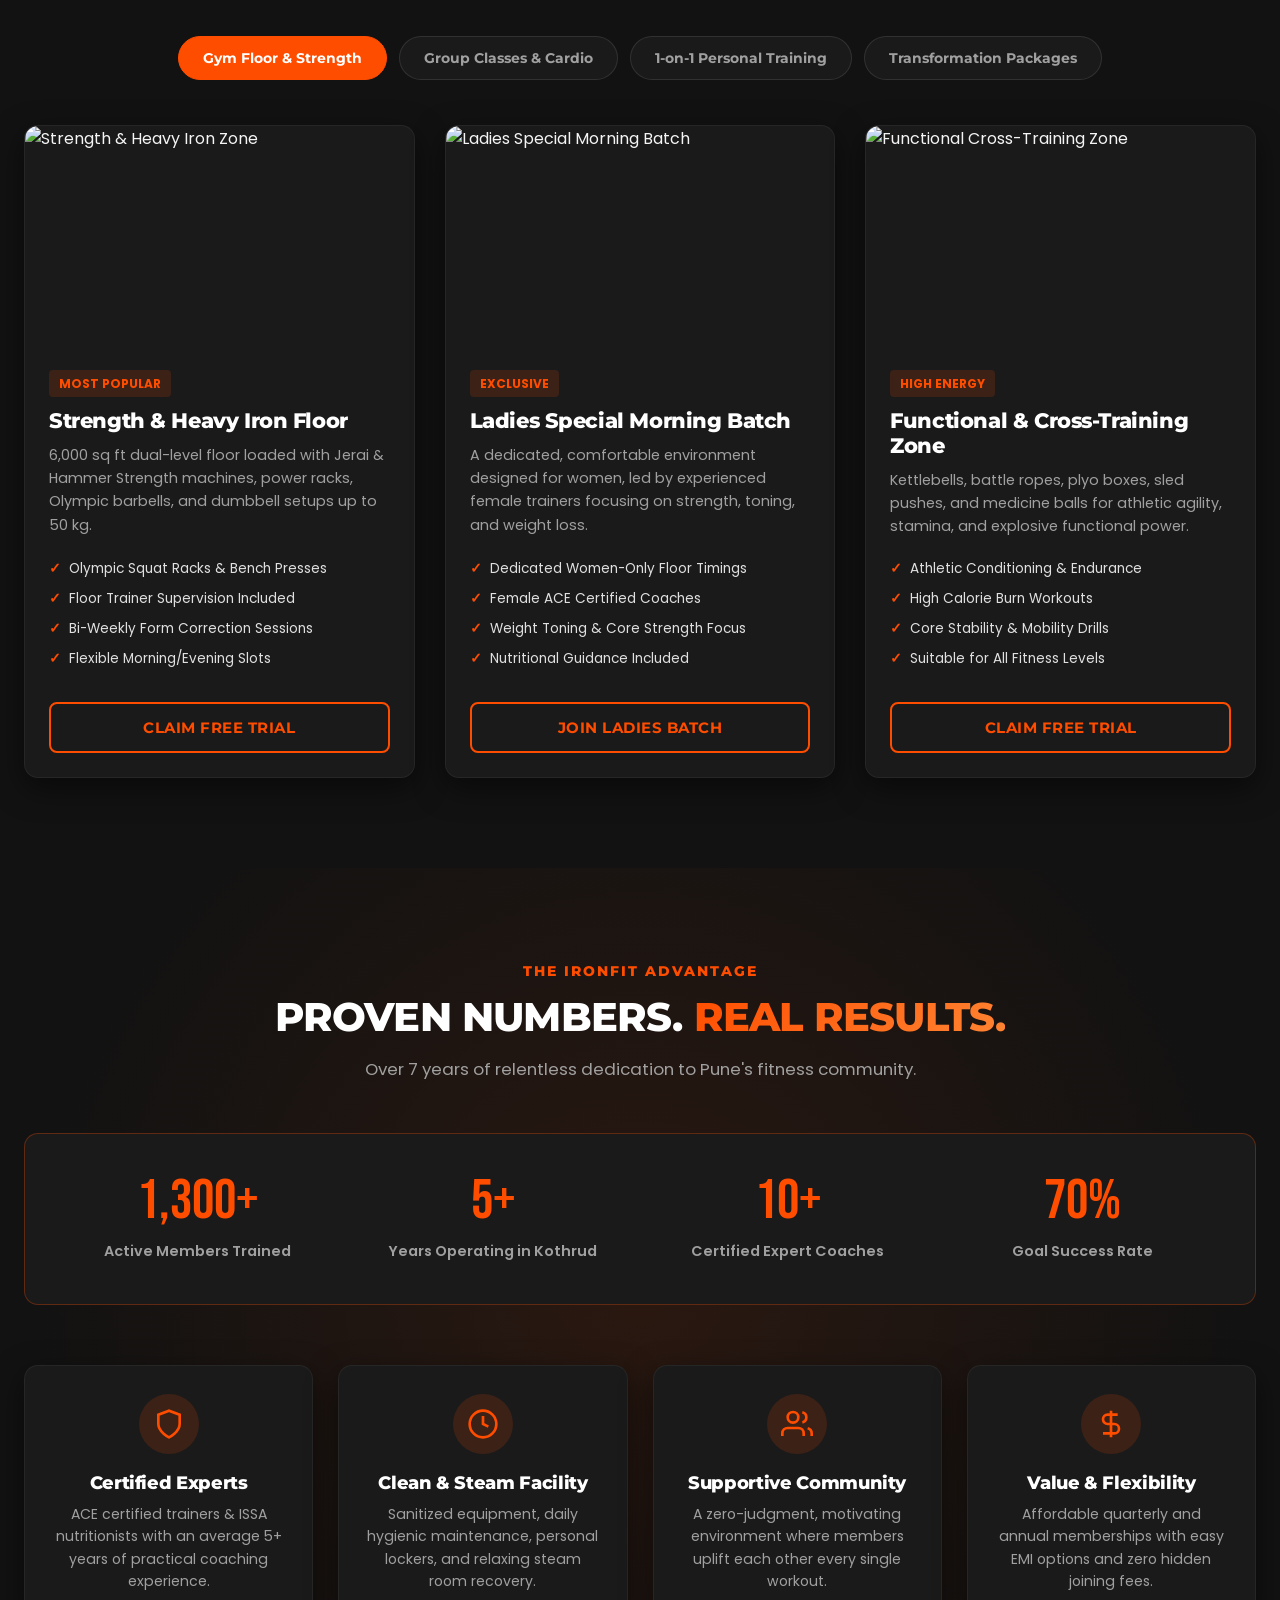
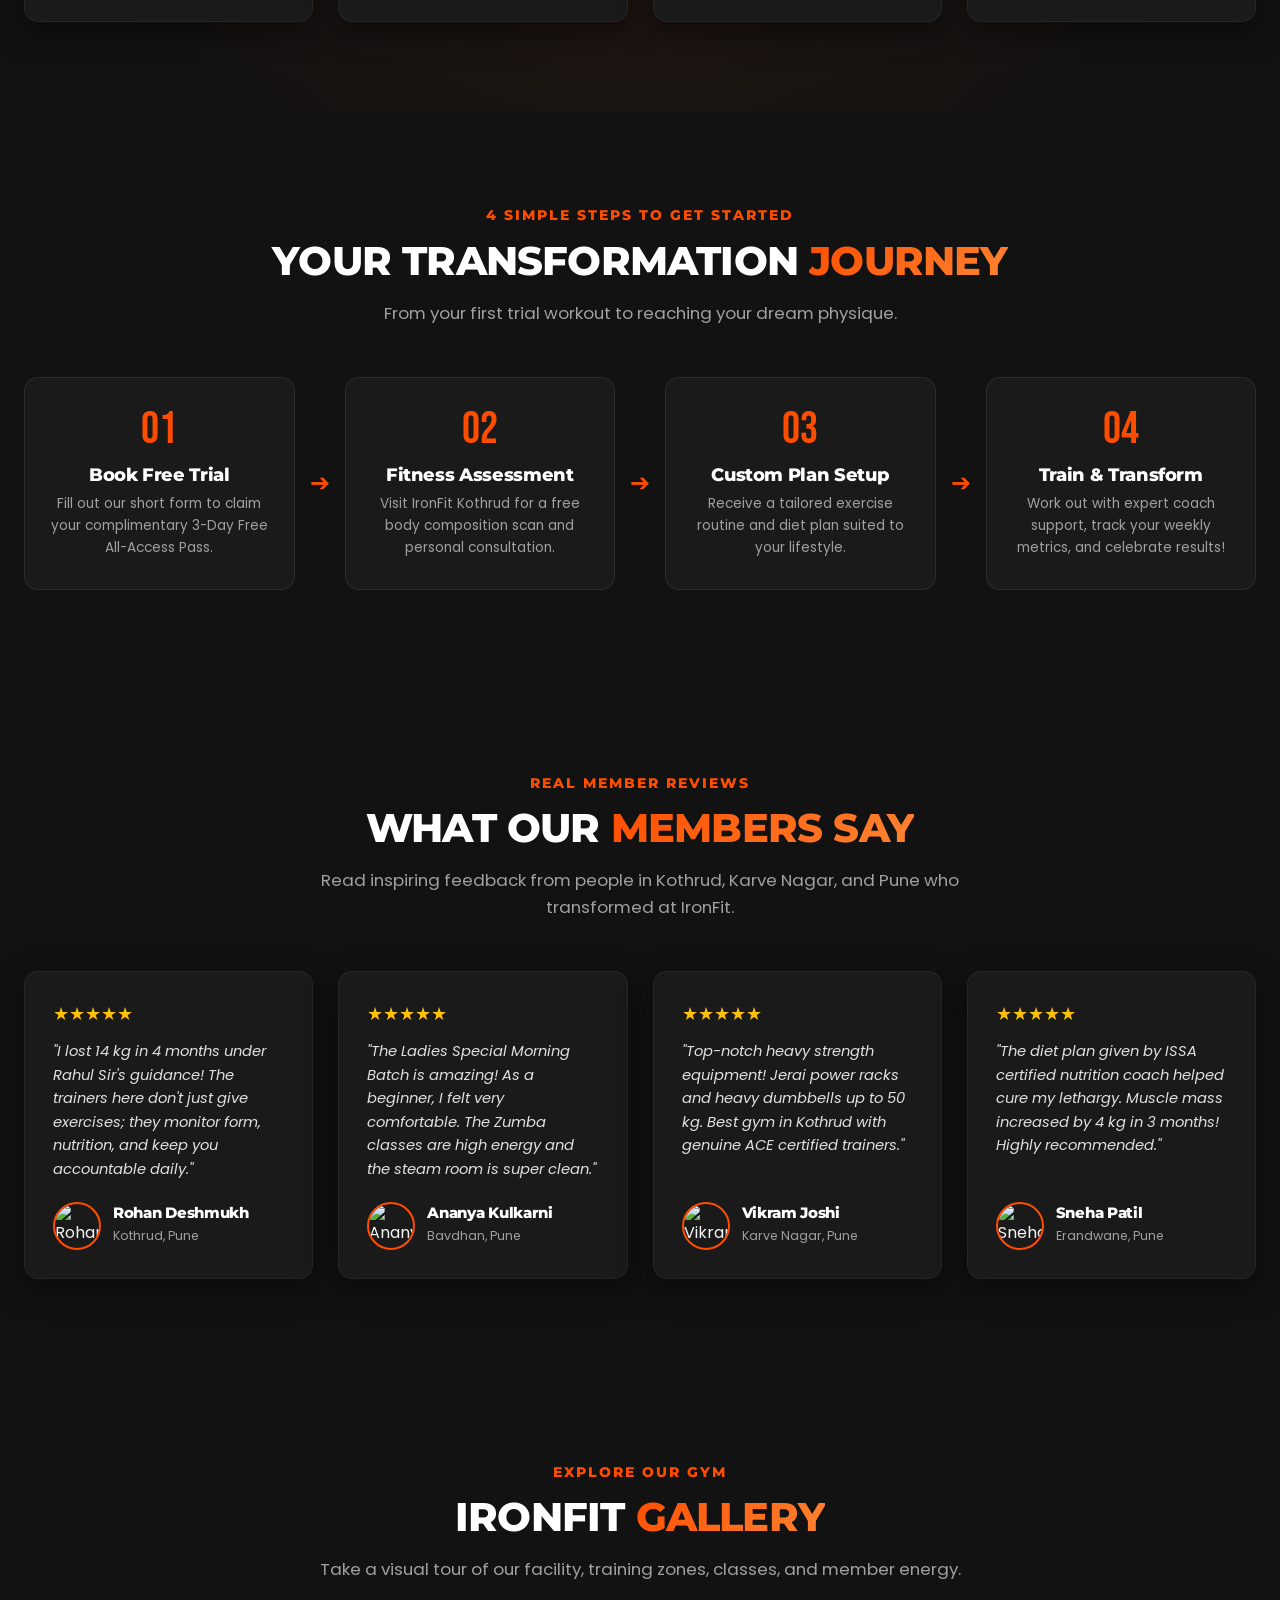
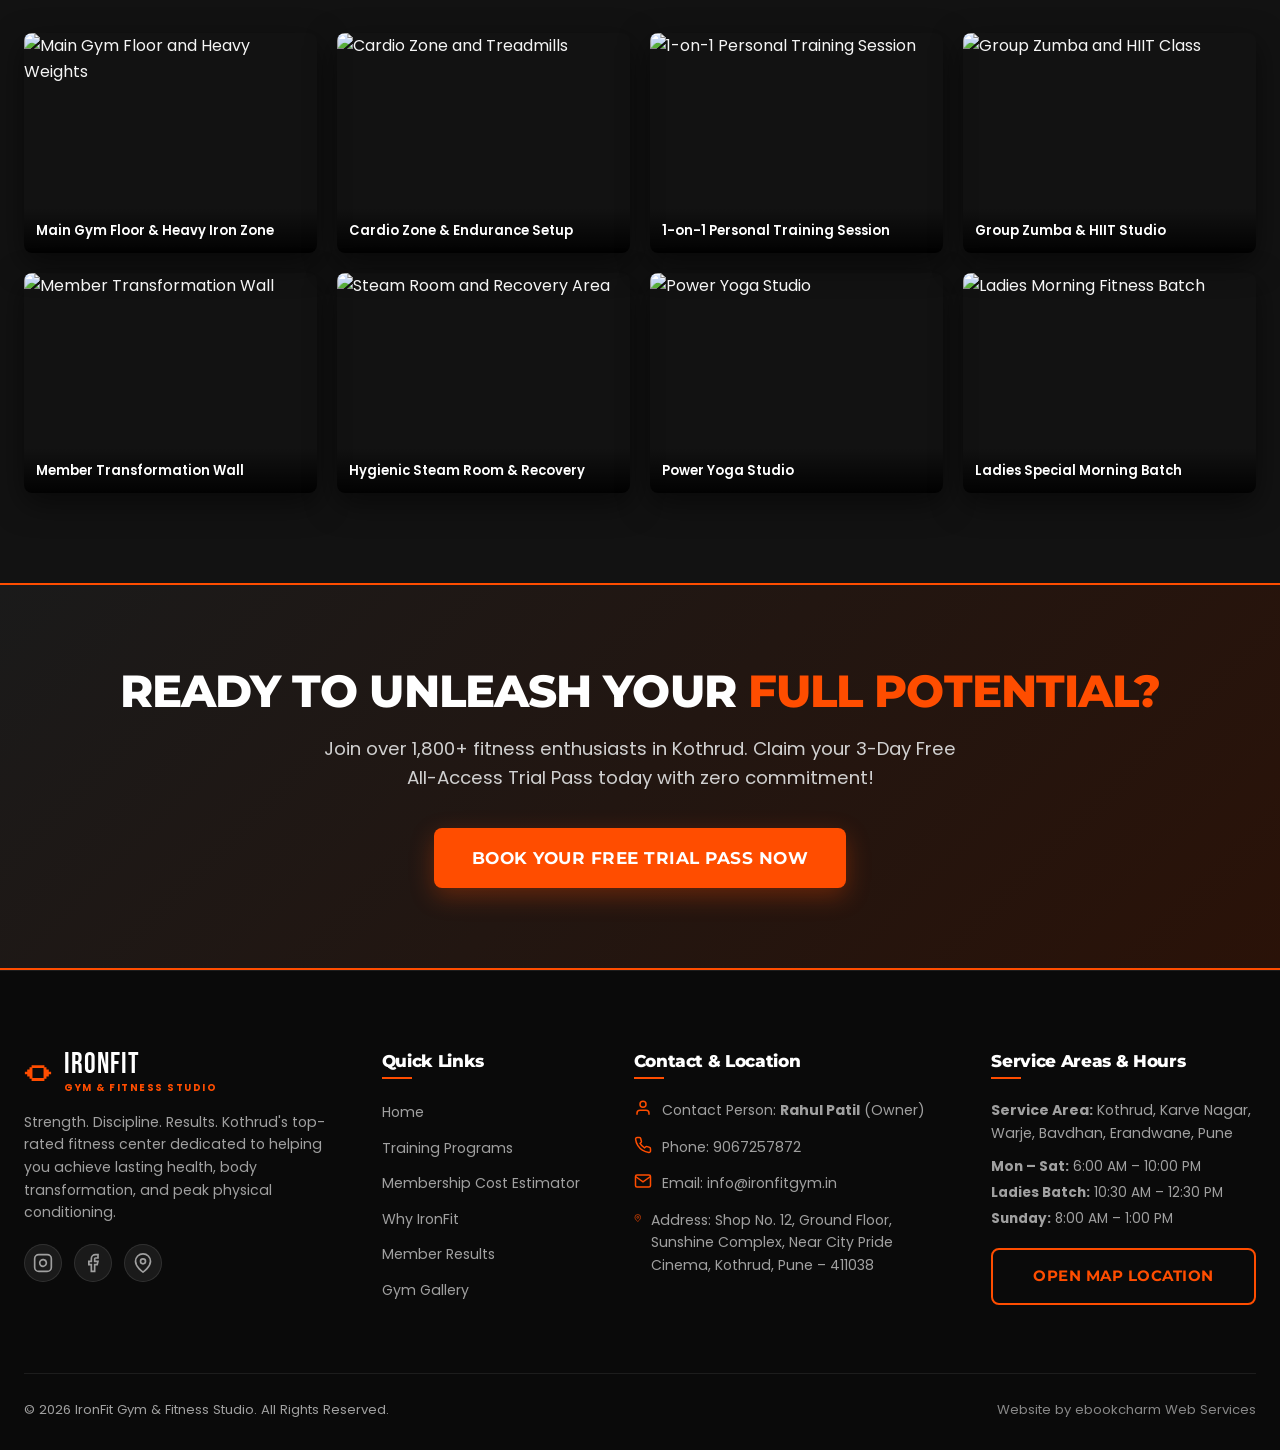
==== commit d932d1e2: "Update image source path in index.html" ====
--- a/index.html
+++ b/index.html
@@ -83,7 +83,7 @@
 
             <div class="hero-visual">
                 <div class="hero-img-card">
-                    <img src="images/hero-training.webp alt="IronFit Gym Floor and Strength Training" class="hero-img" width="700" height="550">
+                    <img src="hero-training.webp alt="IronFit Gym Floor and Strength Training" class="hero-img" width="700" height="550">
                     <div class="hero-floating-tag">
                         <div class="tag-icon">🔥</div>
                         <div class="tag-text">
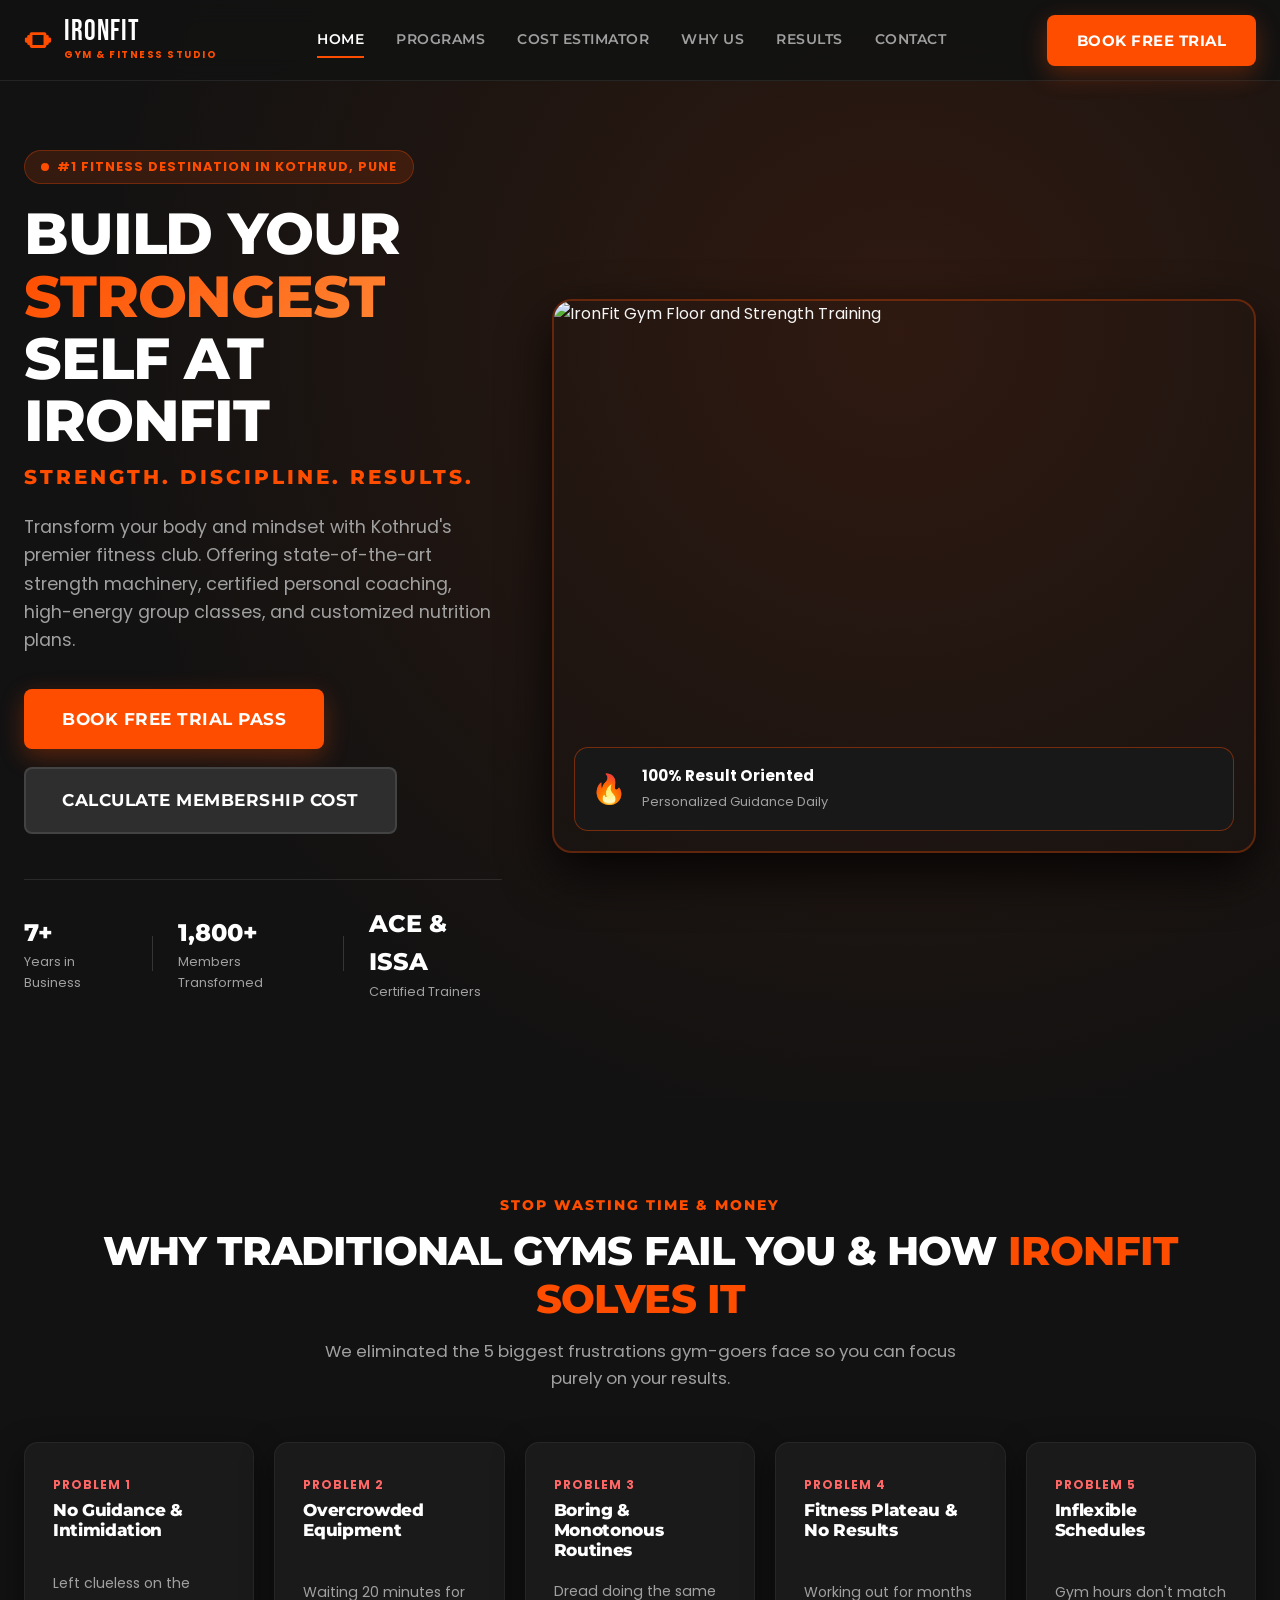
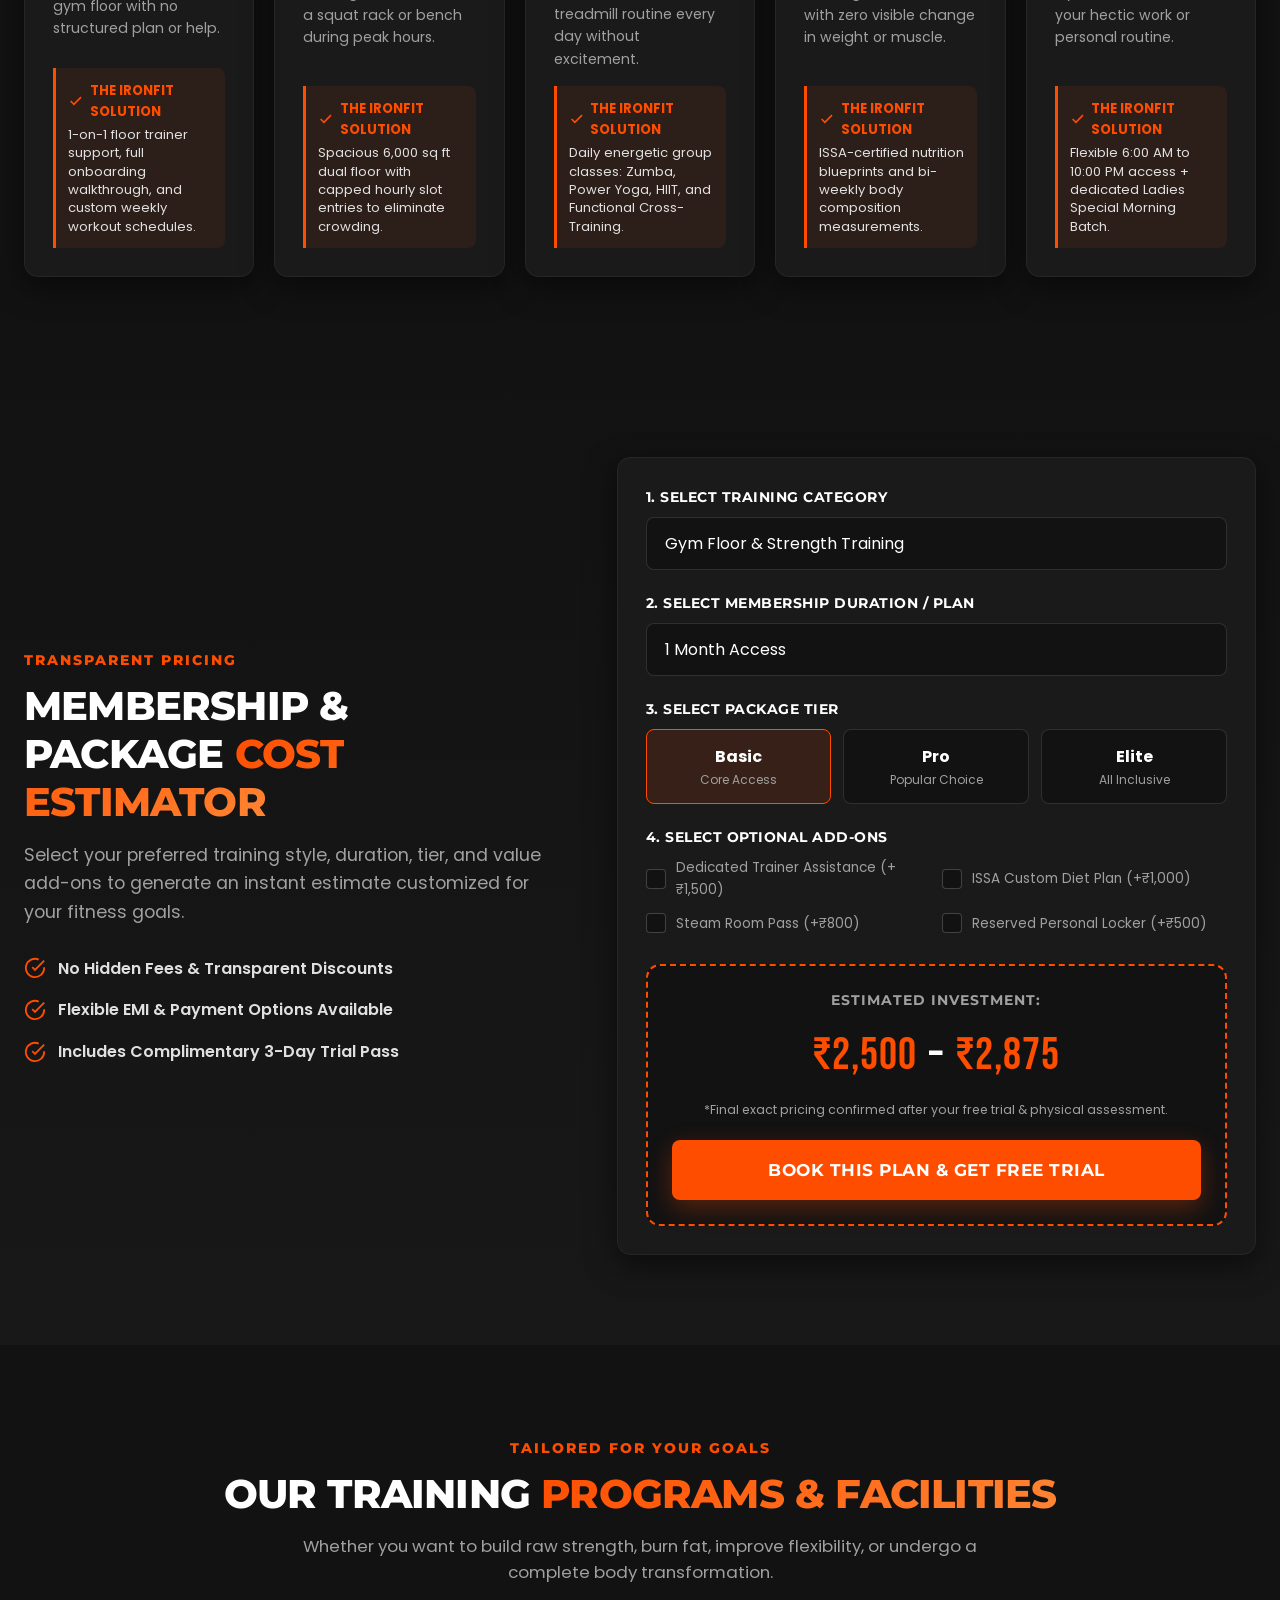
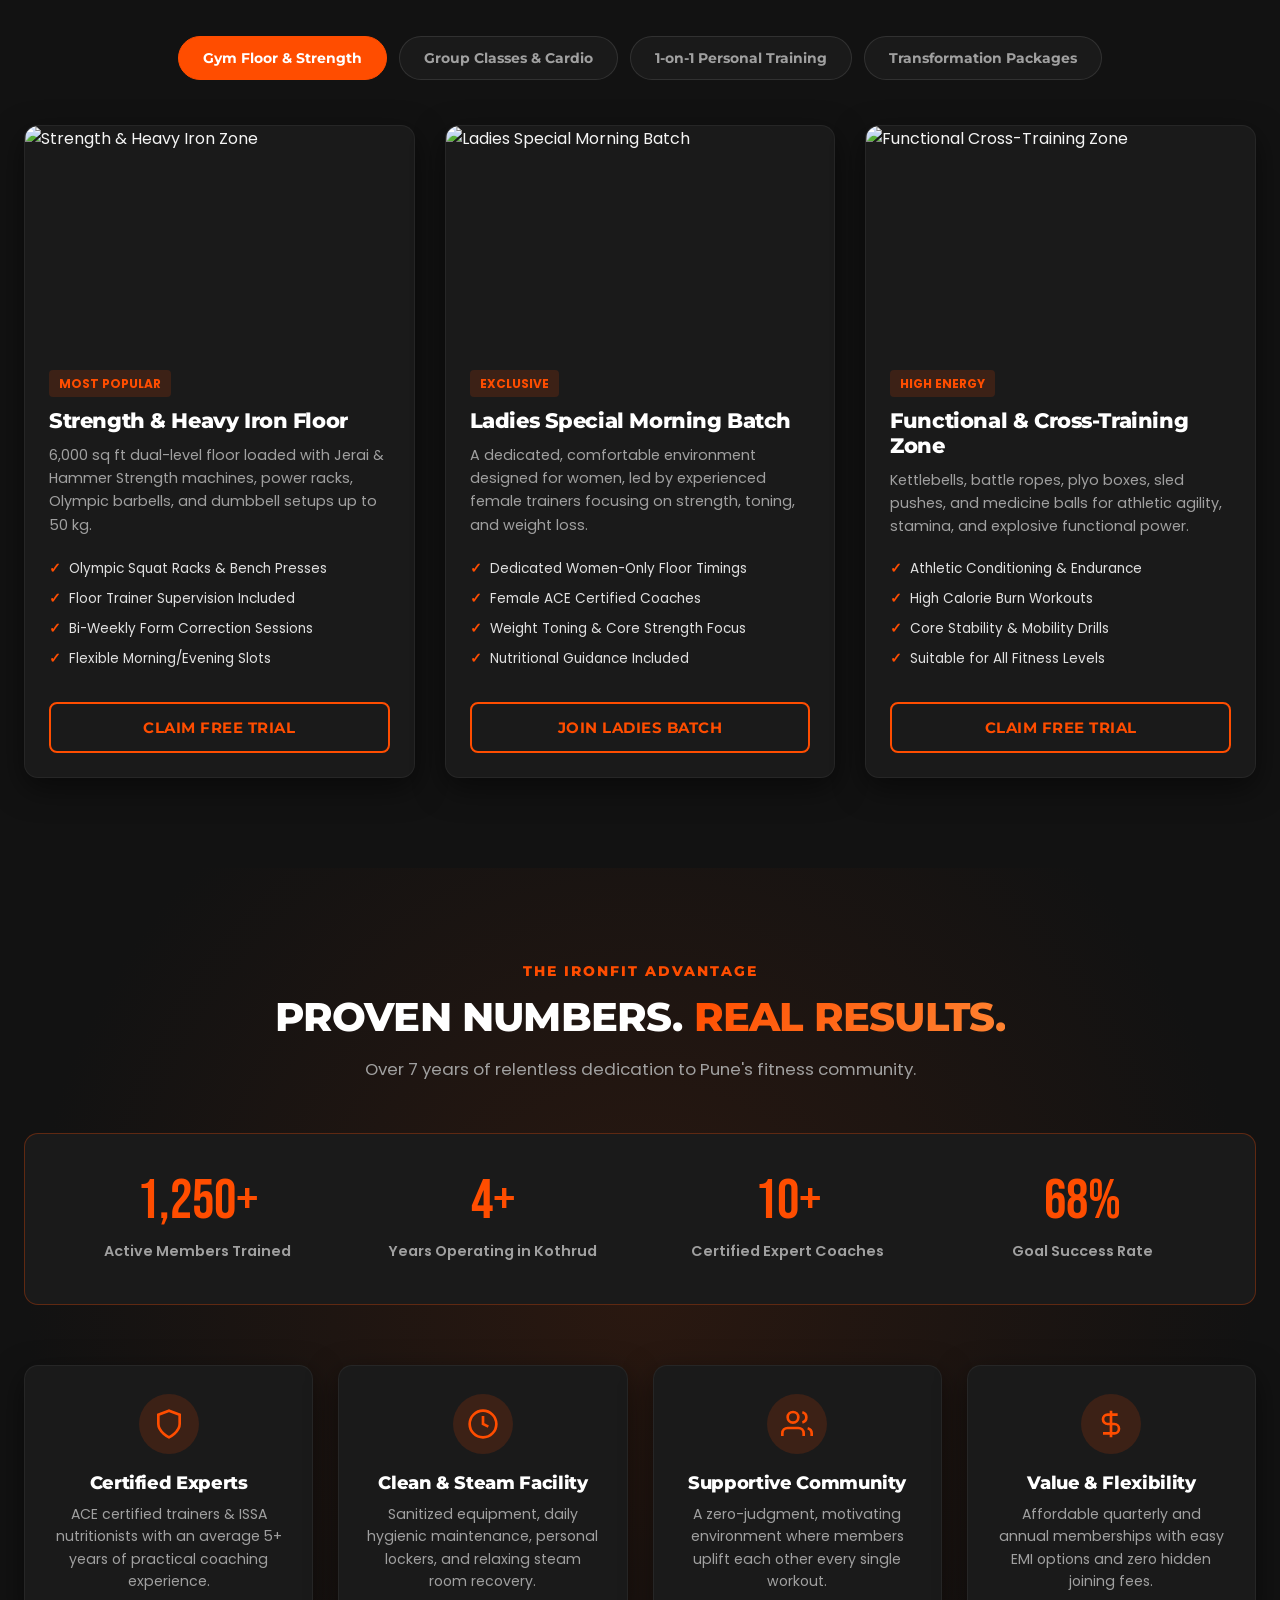
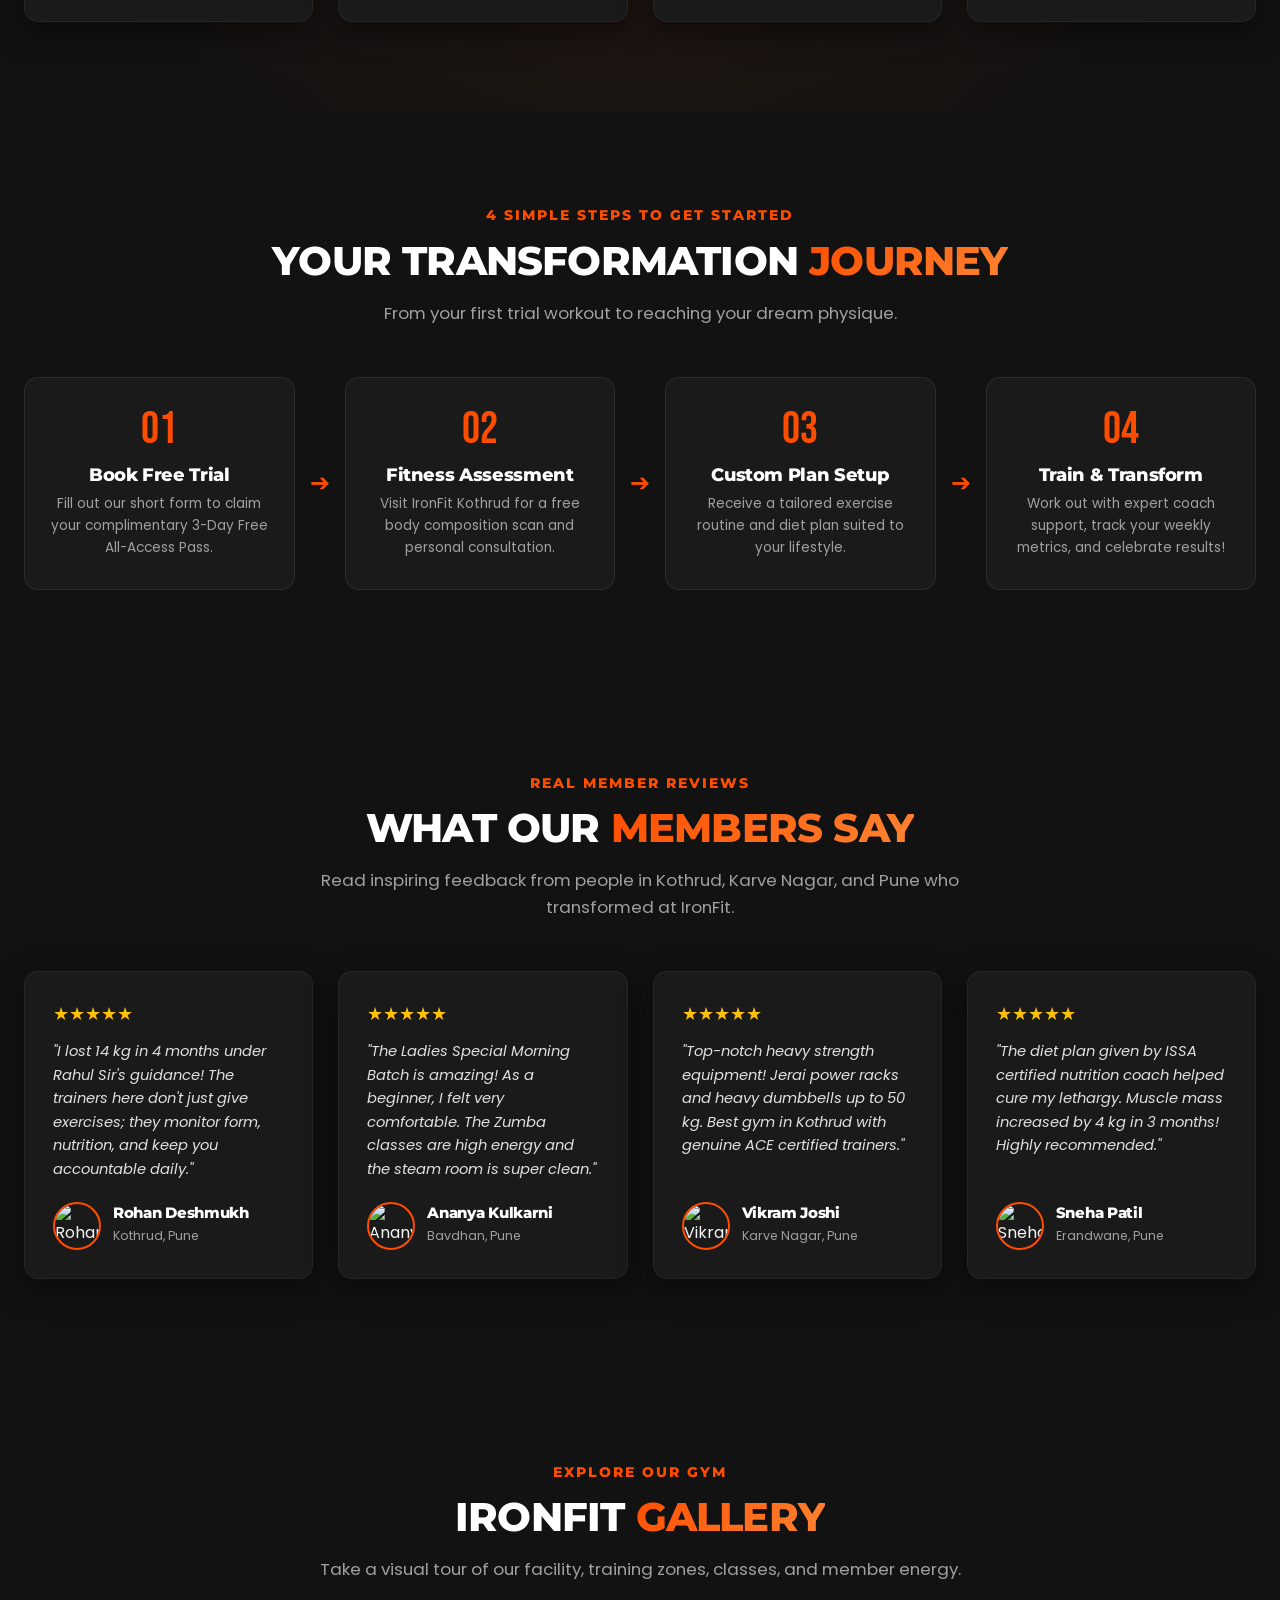
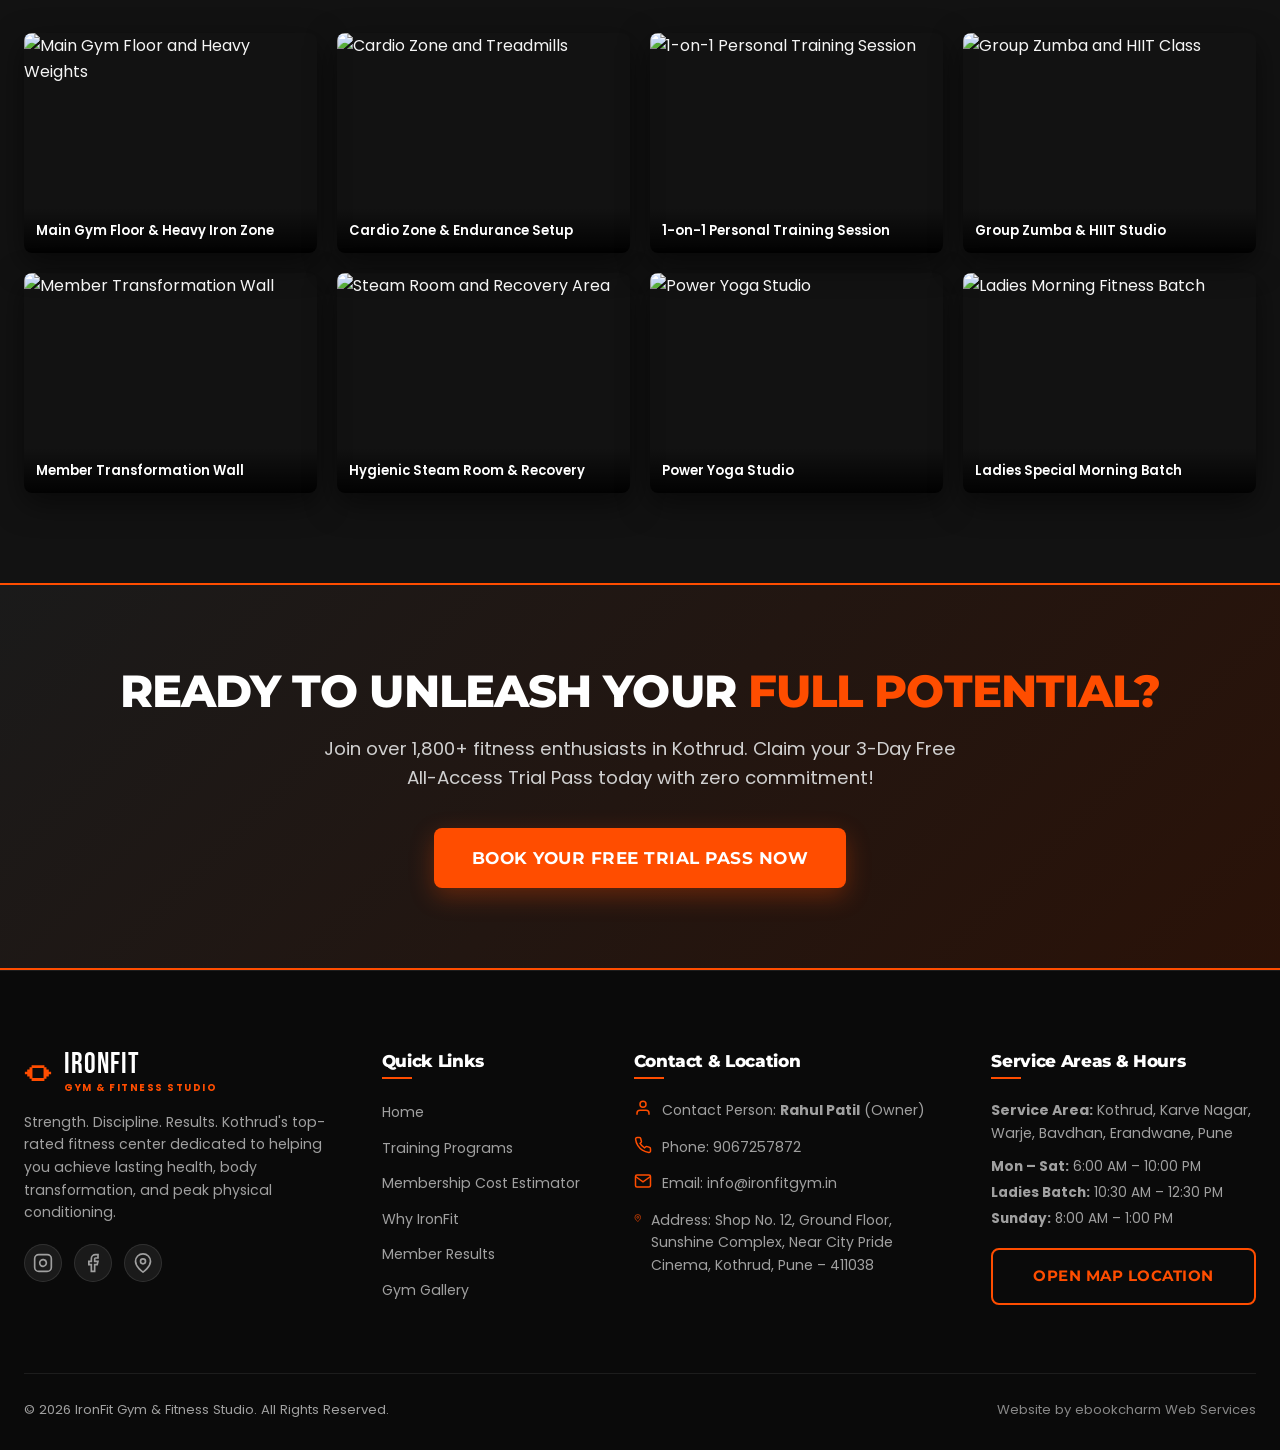
==== commit 3250a661: "Fix img tag by adding missing closing quote" ====
--- a/index.html
+++ b/index.html
@@ -83,7 +83,7 @@
 
             <div class="hero-visual">
                 <div class="hero-img-card">
-                    <img src="hero-training.webp alt="IronFit Gym Floor and Strength Training" class="hero-img" width="700" height="550">
+                    <img src="hero-training.webp" alt="IronFit Gym Floor and Strength Training" class="hero-img" width="700" height="550">
                     <div class="hero-floating-tag">
                         <div class="tag-icon">🔥</div>
                         <div class="tag-text">
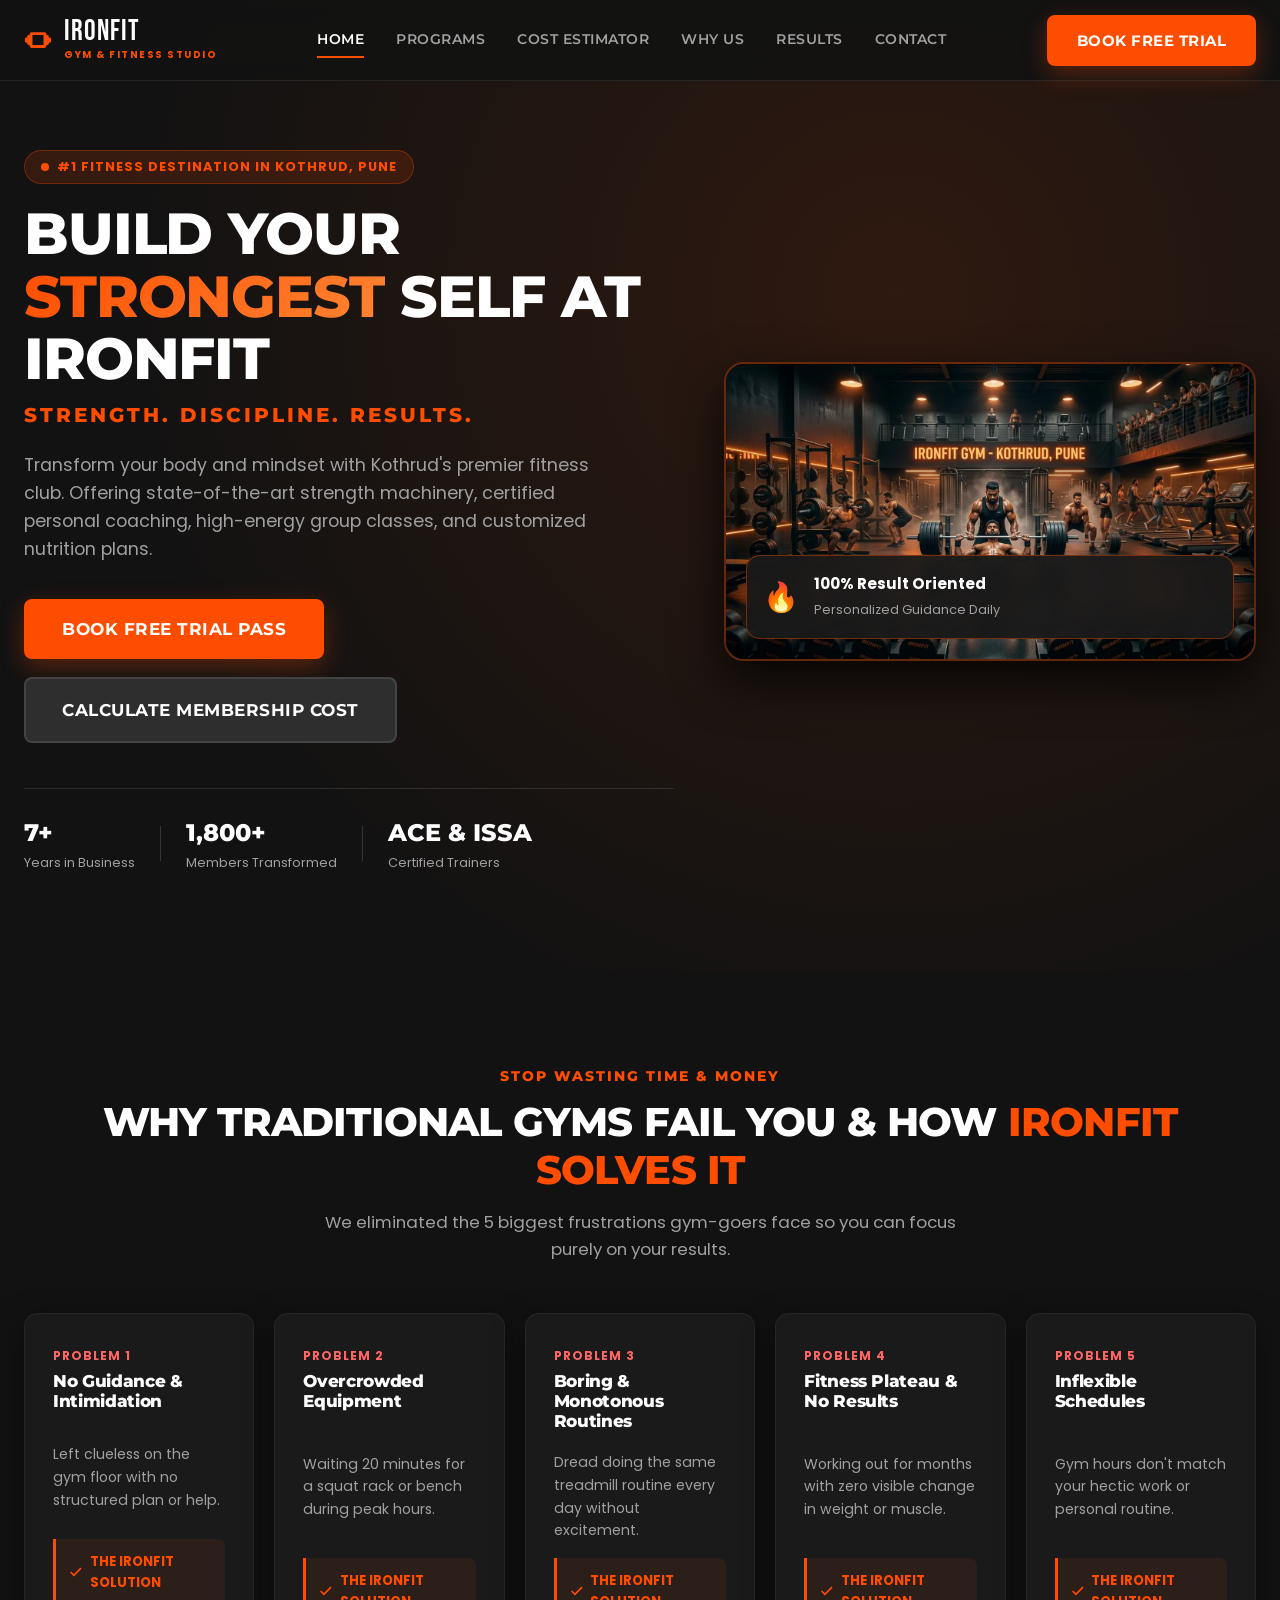
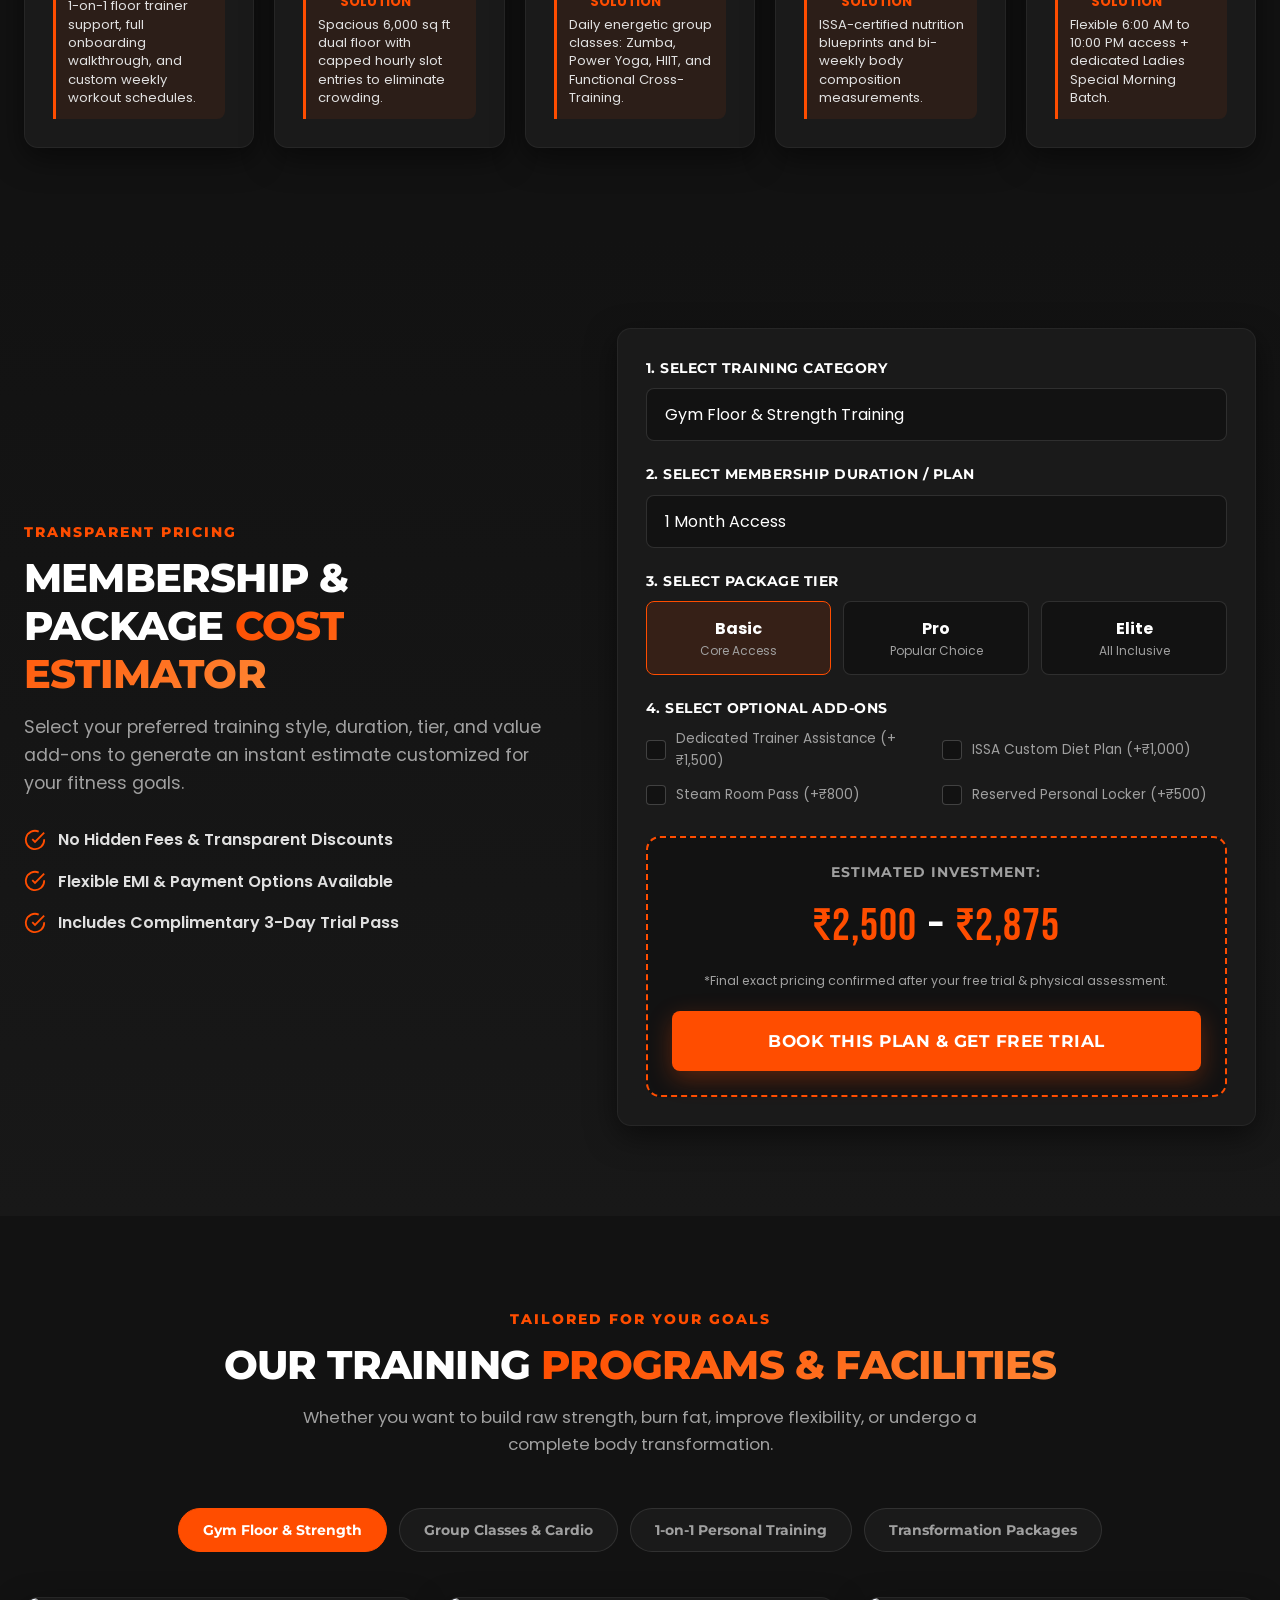
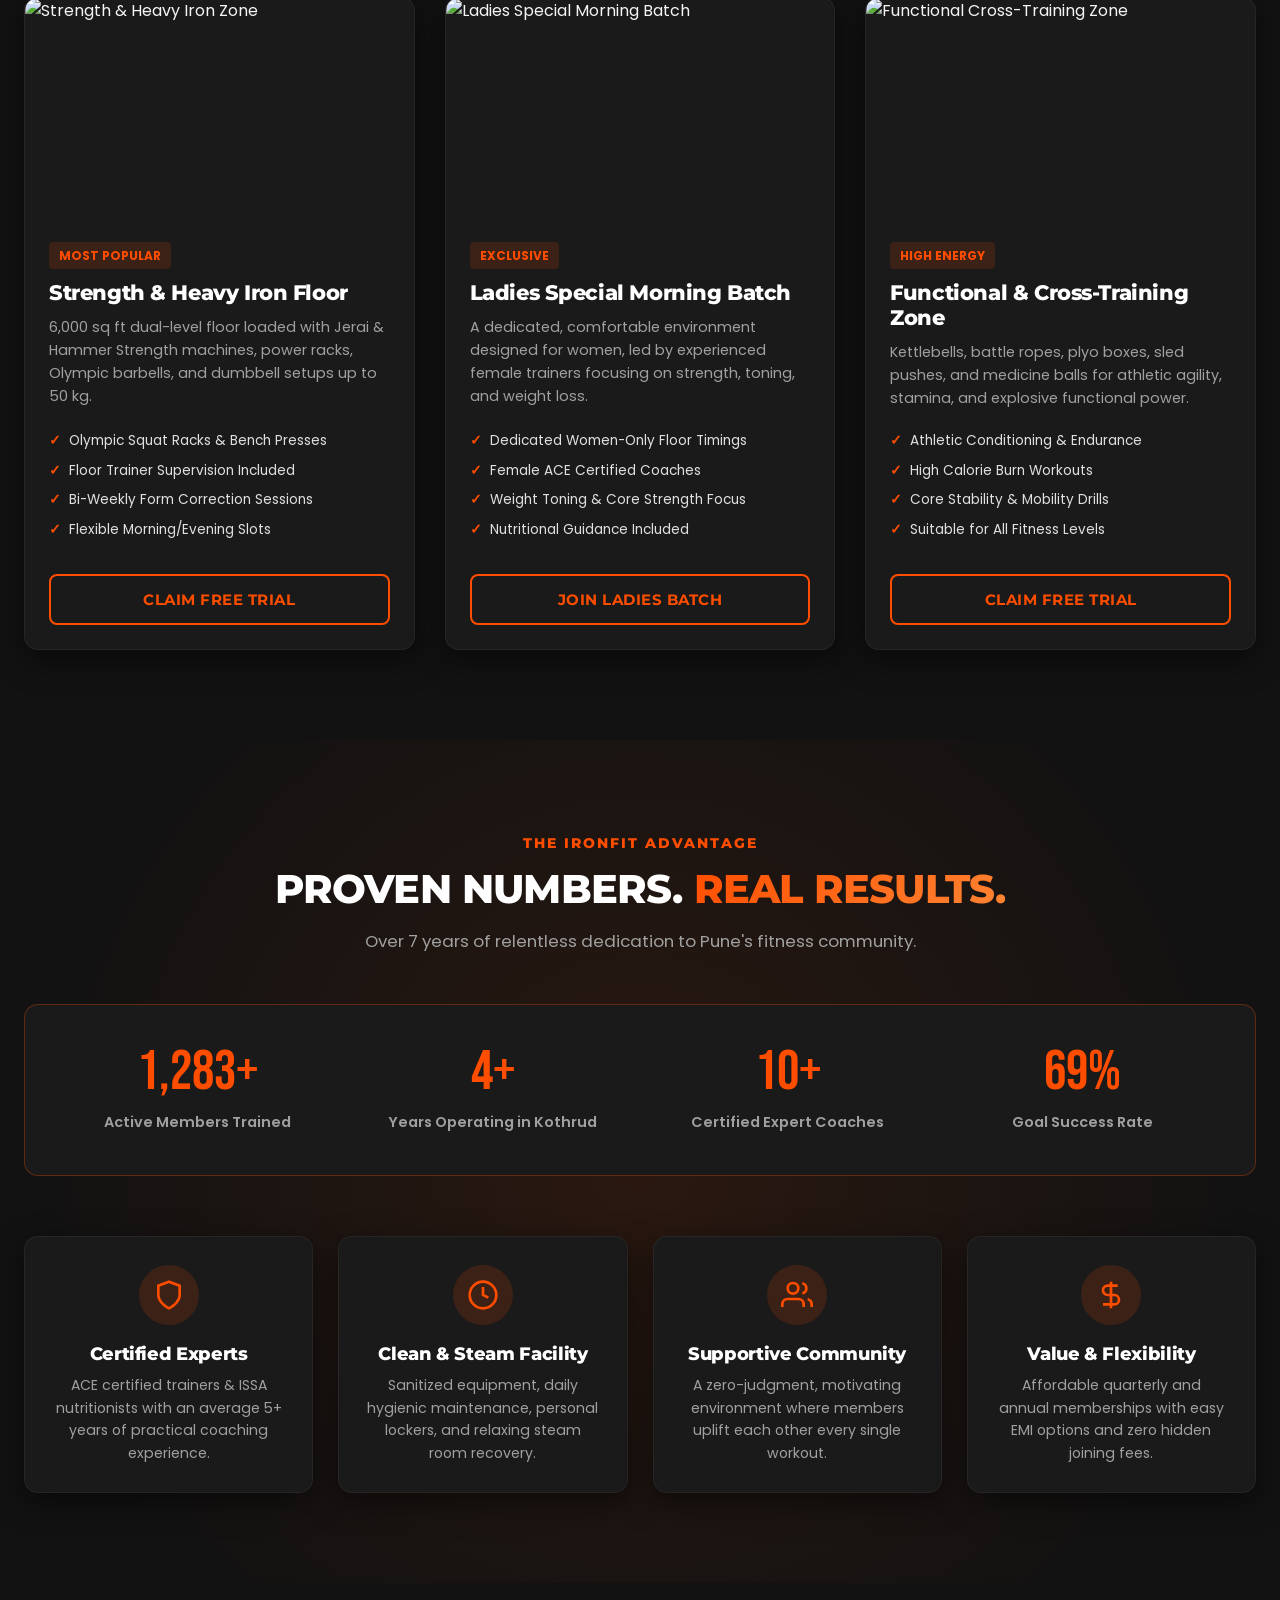
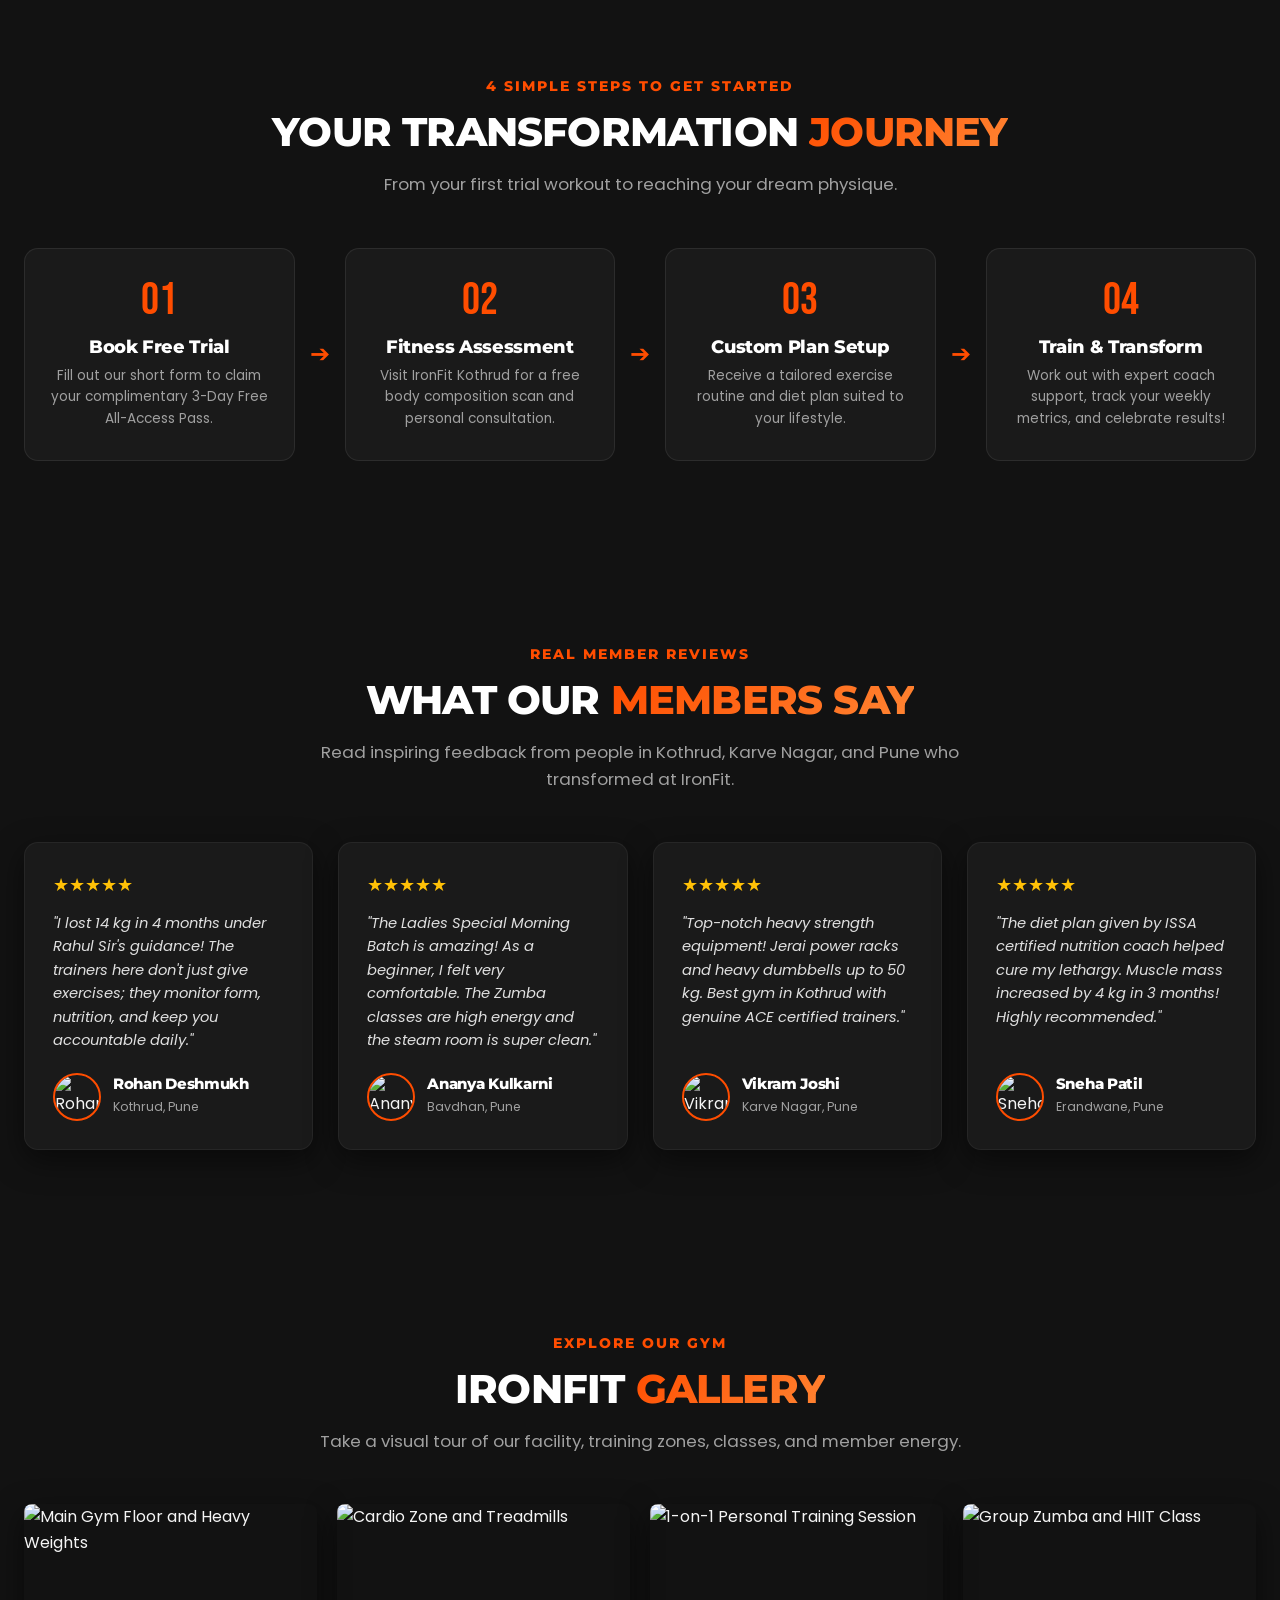
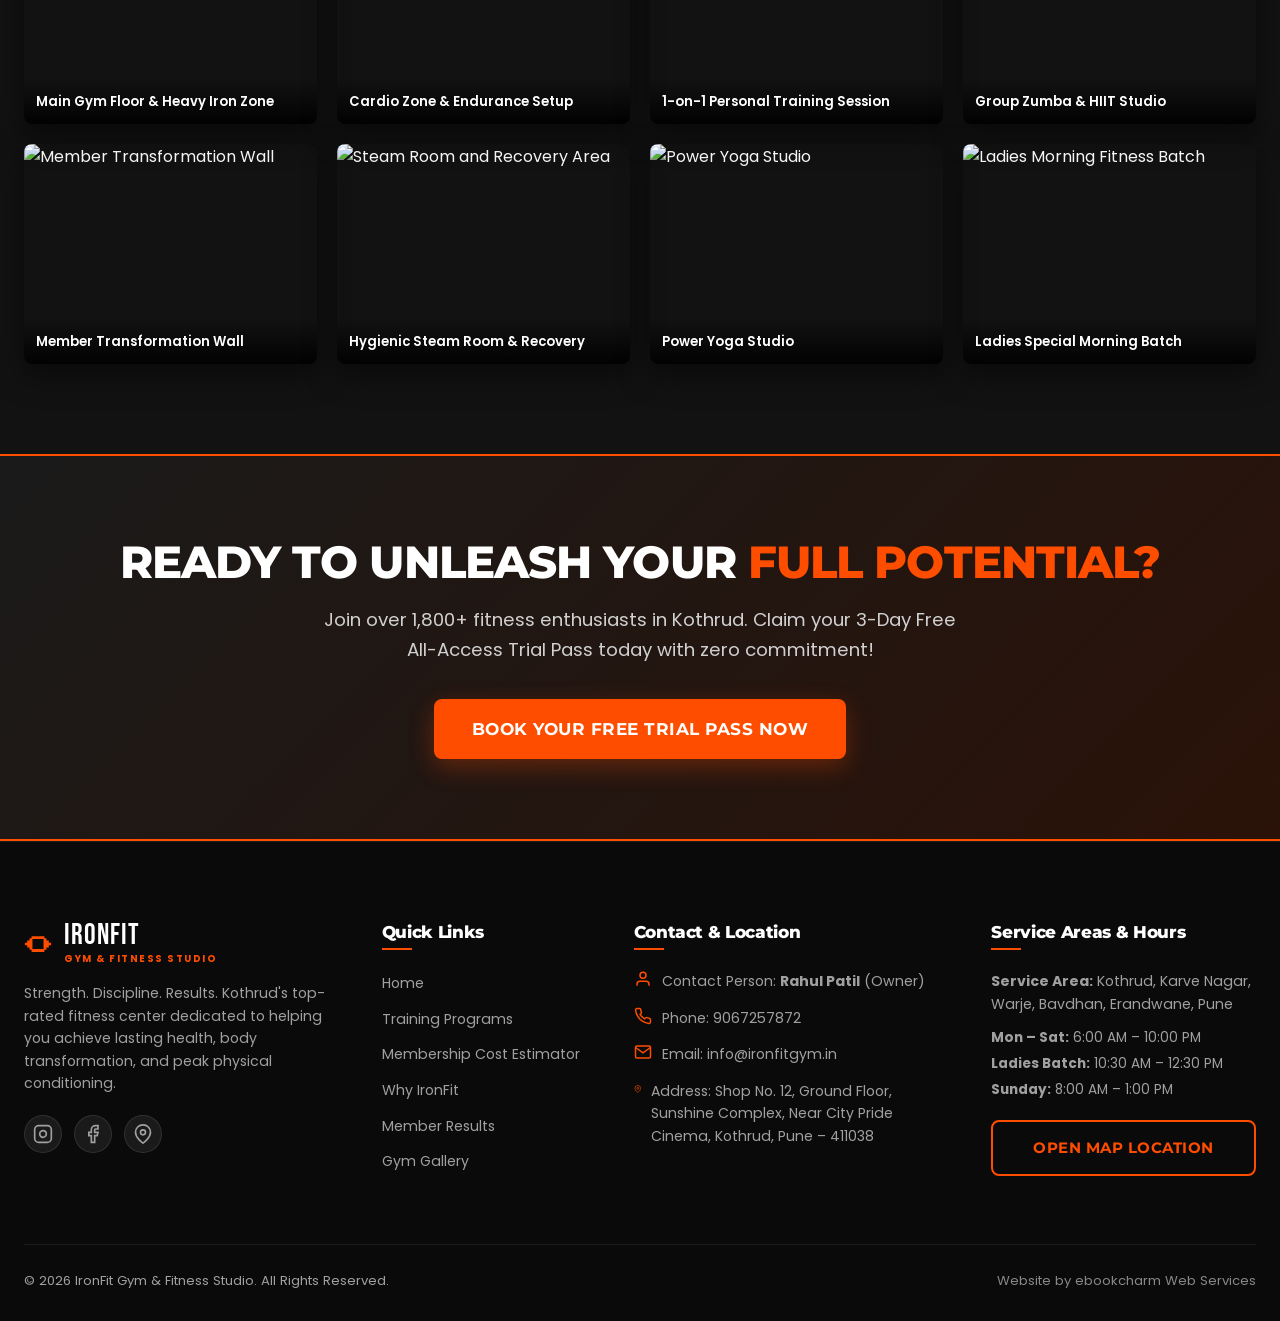
==== commit c4b7a3bd: "Update image source path in index.html" ====
--- a/index.html
+++ b/index.html
@@ -83,7 +83,7 @@
 
             <div class="hero-visual">
                 <div class="hero-img-card">
-                    <img src="hero-training.webp" alt="IronFit Gym Floor and Strength Training" class="hero-img" width="700" height="550">
+                    <img src="images/hero-training.webp" alt="IronFit Gym Floor and Strength Training" class="hero-img" width="700" height="550">
                     <div class="hero-floating-tag">
                         <div class="tag-icon">🔥</div>
                         <div class="tag-text">
